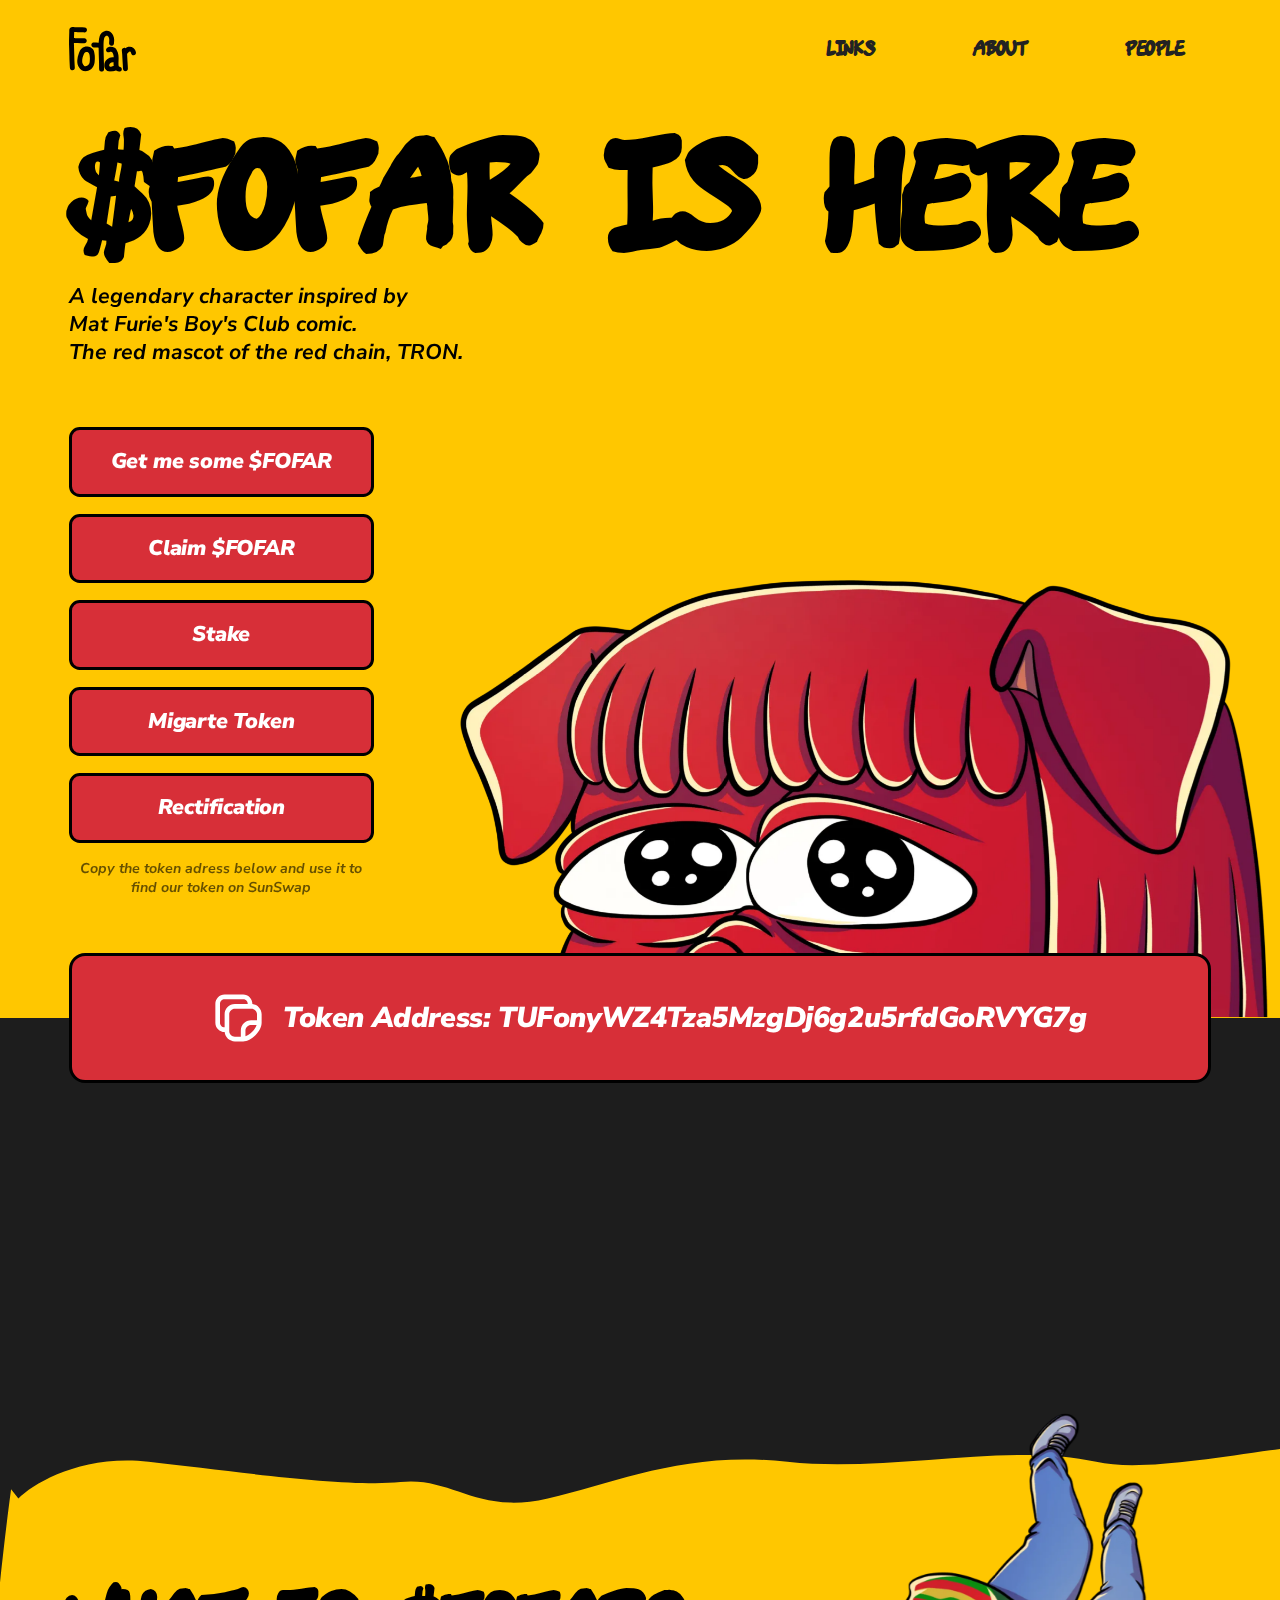
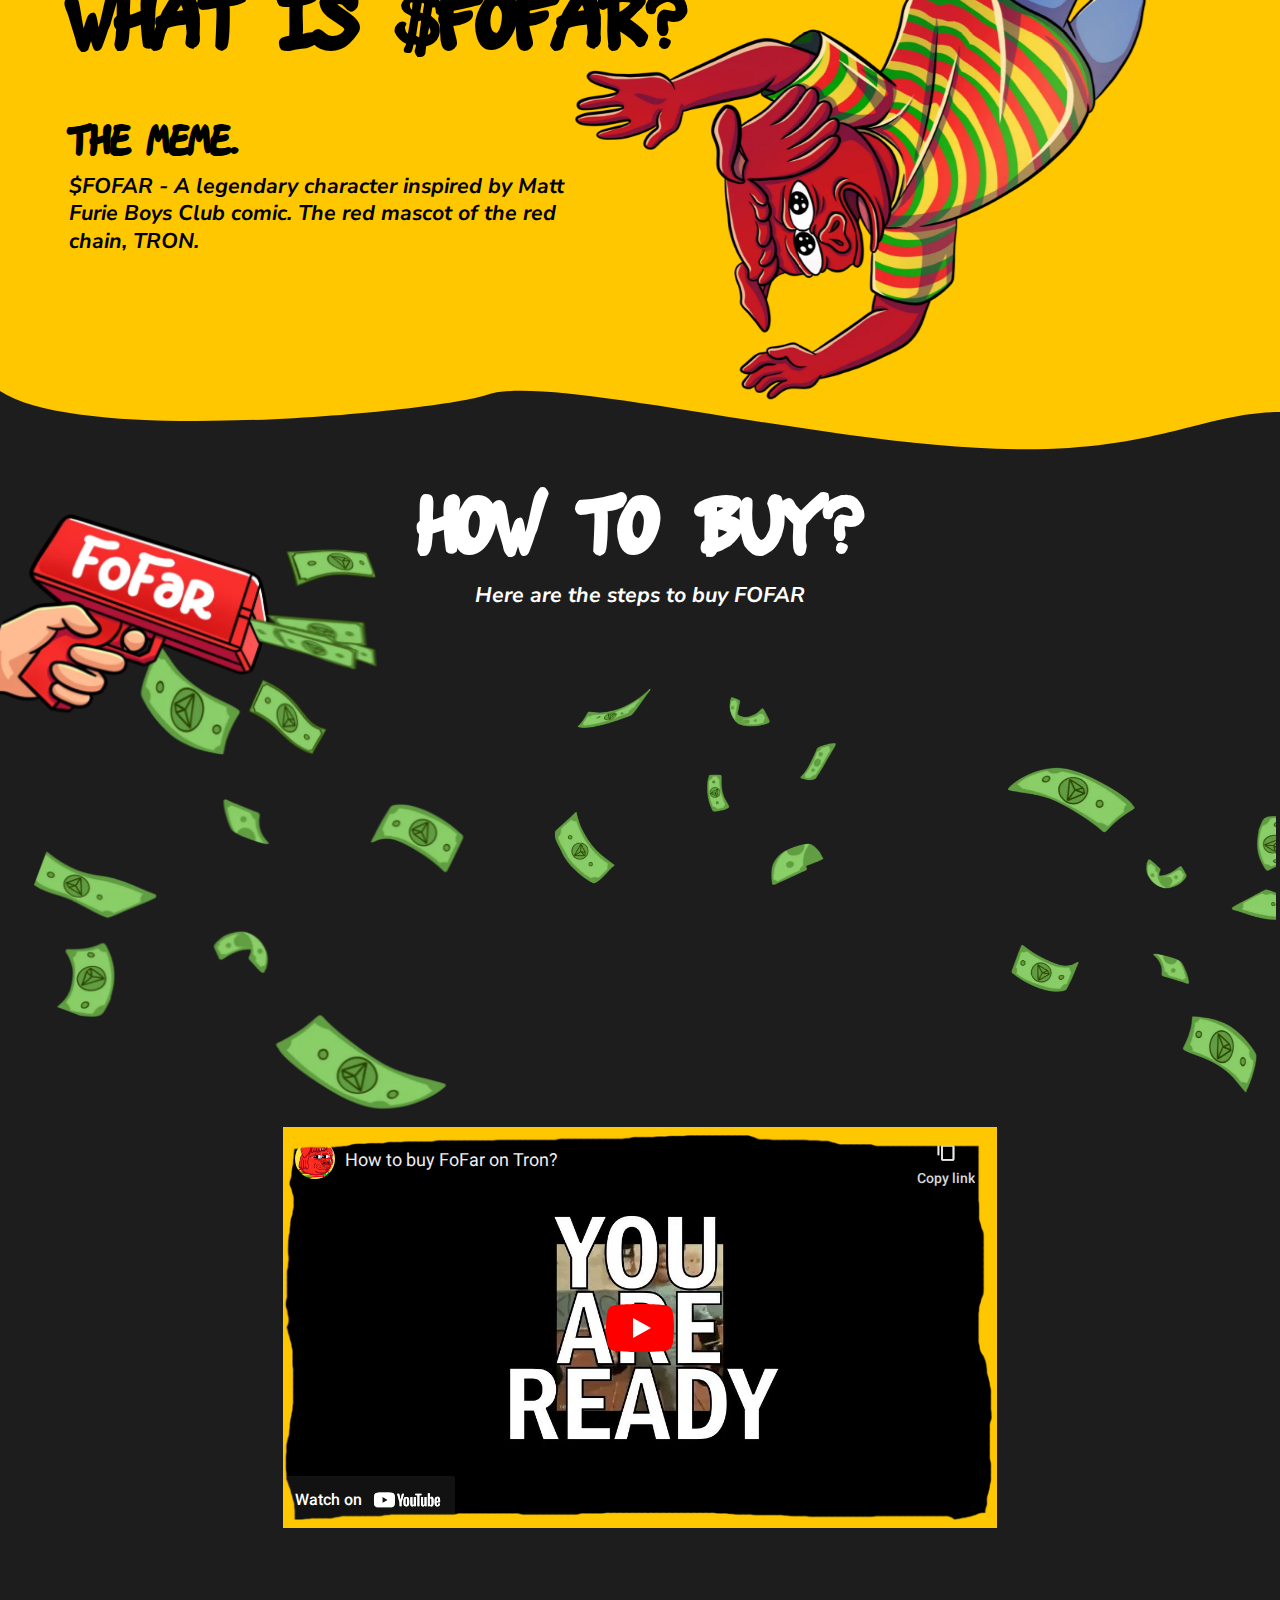
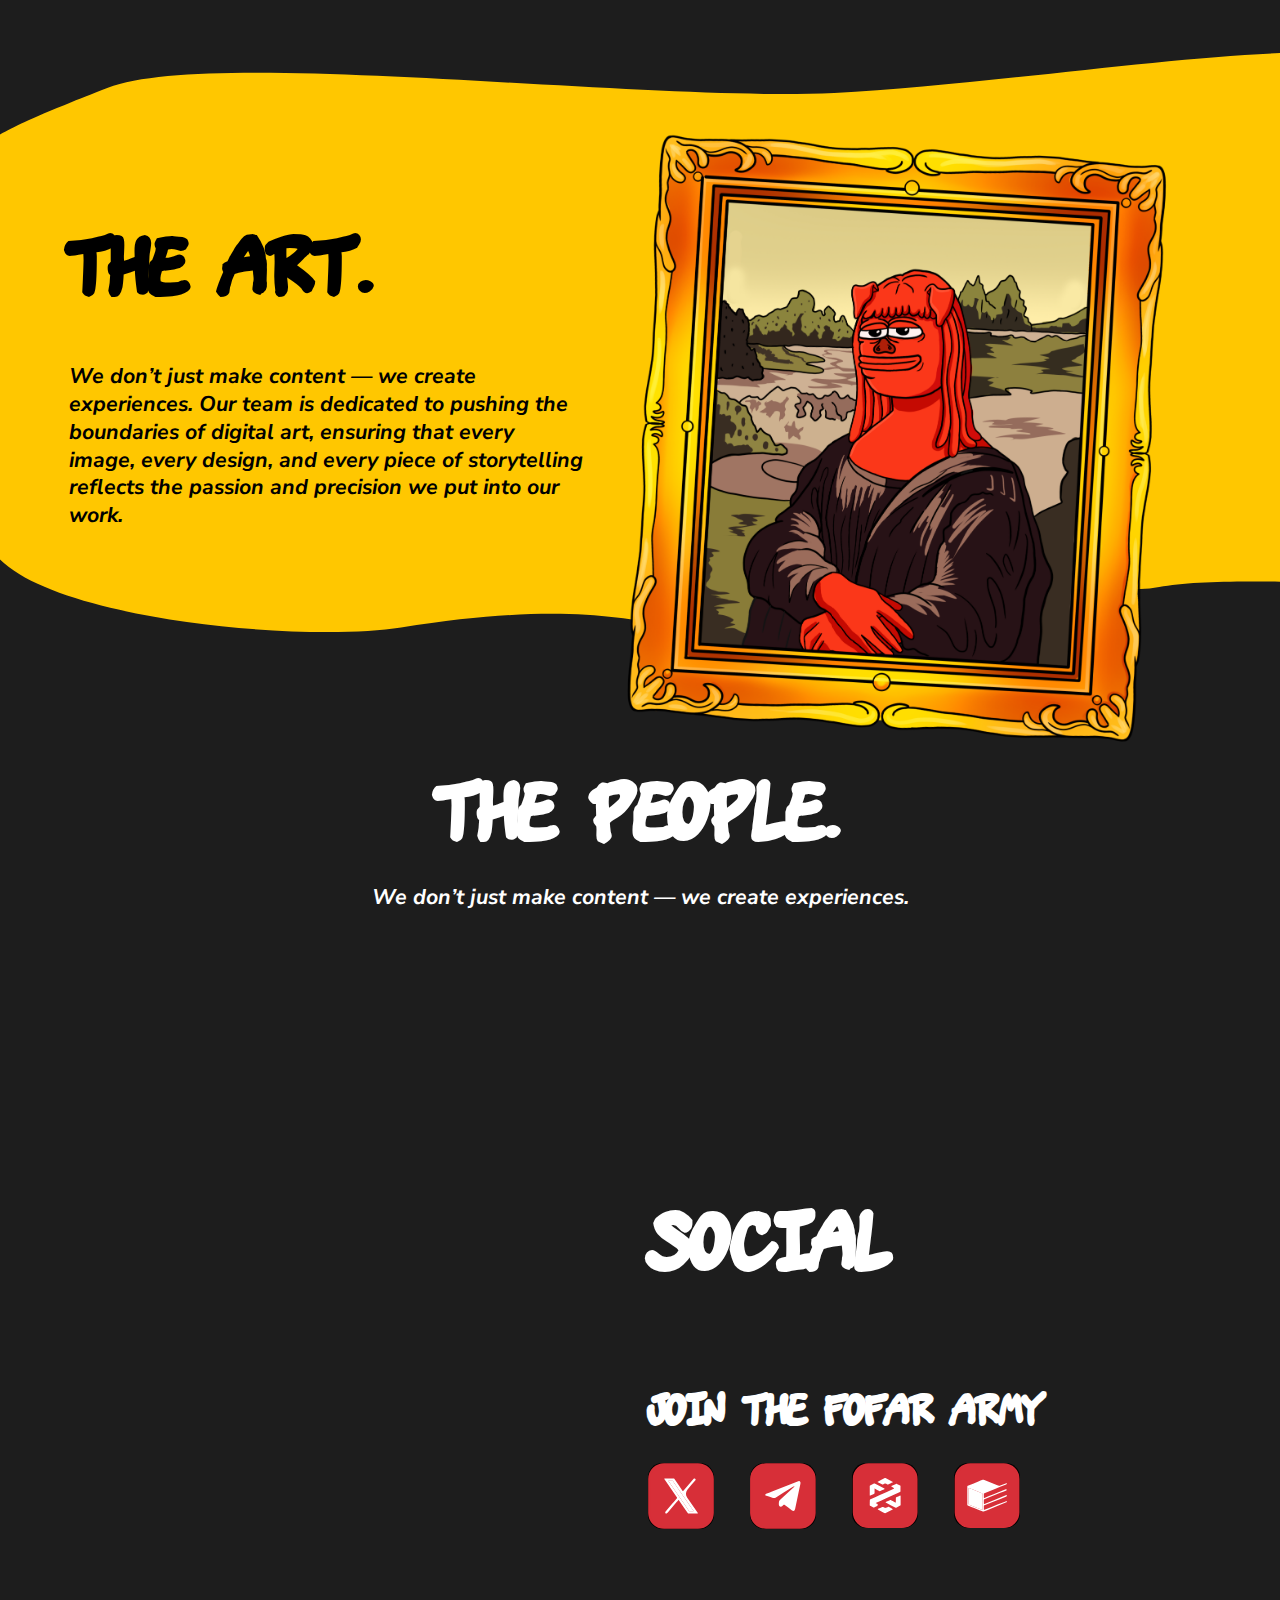
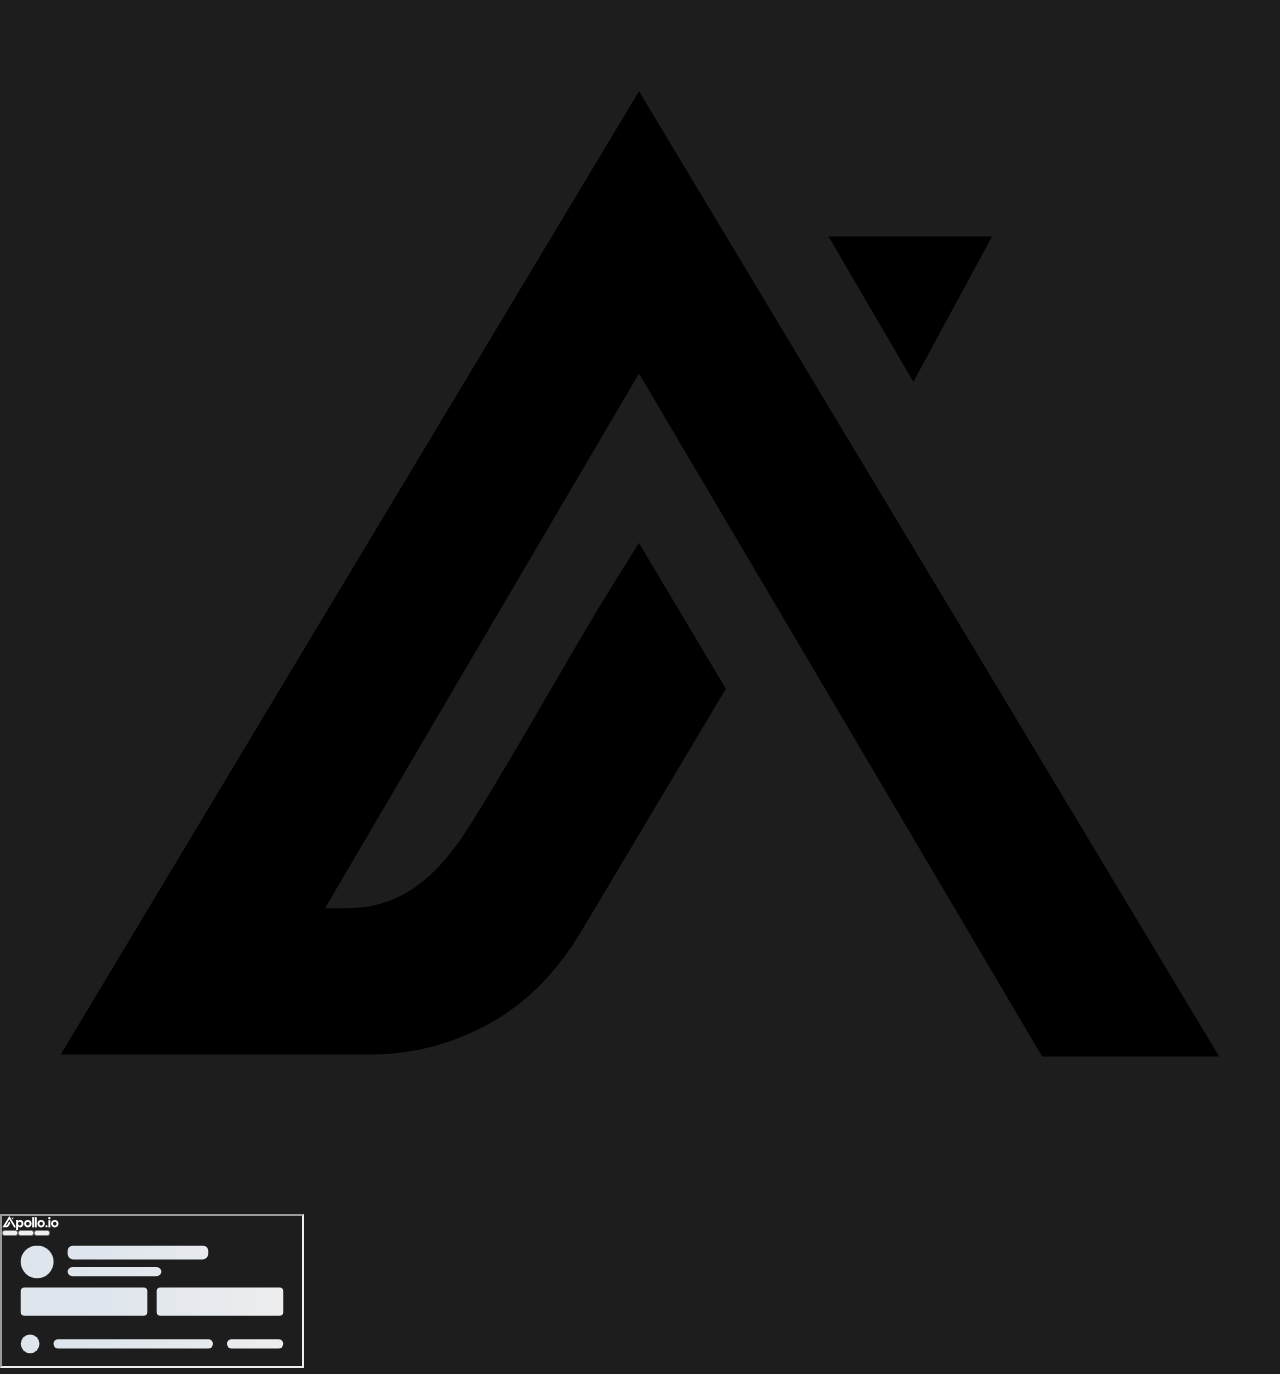
==== index.html @ 9dfca965 "Add files via upload" ====
<!DOCTYPE html><!-- Last Published: Fri Sep 06 2024 22:15:25 GMT+0000 (Coordinated Universal Time) --><html data-wf-domain="www.fofar.meme" data-wf-page="66db6196aedd1f29a107fe24" data-wf-site="66db6196aedd1f29a107fe28" lang="en" class=" w-mod-js w-mod-ix" data-scrapbook-source="https://www.fofar.meme/" data-scrapbook-create="20241109203133972"><head><style data-fullcalendar="">:root { --fc-small-font-size: .85em; --fc-page-bg-color: #fff; --fc-neutral-bg-color: hsla(0,0%,82%,.3); --fc-neutral-text-color: grey; --fc-border-color: #ddd; --fc-button-text-color: #fff; --fc-button-bg-color: #2c3e50; --fc-button-border-color: #2c3e50; --fc-button-hover-bg-color: #1e2b37; --fc-button-hover-border-color: #1a252f; --fc-button-active-bg-color: #1a252f; --fc-button-active-border-color: #151e27; --fc-event-bg-color: #3788d8; --fc-event-border-color: #3788d8; --fc-event-text-color: #fff; --fc-event-selected-overlay-color: rgba(0,0,0,.25); --fc-more-link-bg-color: #d0d0d0; --fc-more-link-text-color: inherit; --fc-event-resizer-thickness: 8px; --fc-event-resizer-dot-total-width: 8px; --fc-event-resizer-dot-border-width: 1px; --fc-non-business-color: hsla(0,0%,84%,.3); --fc-bg-event-color: #8fdf82; --fc-bg-event-opacity: 0.3; --fc-highlight-color: rgba(188,232,241,.3); --fc-today-bg-color: rgba(255,220,40,.15); --fc-now-indicator-color: red; }
.fc-not-allowed, .fc-not-allowed .fc-event { cursor: not-allowed; }
.fc { display: flex; flex-direction: column; font-size: 1em; }
.fc, .fc *, .fc ::after, .fc ::before { box-sizing: border-box; }
.fc table { border-collapse: collapse; border-spacing: 0px; font-size: 1em; }
.fc th { text-align: center; }
.fc td, .fc th { padding: 0px; vertical-align: top; }
.fc a[data-navlink] { cursor: pointer; }
.fc a[data-navlink]:hover { text-decoration: underline; }
.fc-direction-ltr { direction: ltr; text-align: left; }
.fc-direction-rtl { direction: rtl; text-align: right; }
.fc-theme-standard td, .fc-theme-standard th { border: 1px solid var(--fc-border-color); }
.fc-liquid-hack td, .fc-liquid-hack th { position: relative; }
@font-face { font-family: fcicons; font-style: normal; font-weight: 400; src: url("") format("truetype"); }
.fc-icon { speak: none; -webkit-font-smoothing: antialiased; display: inline-block; font-style: normal; font-variant: normal; font-weight: 400; height: 1em; line-height: 1; text-align: center; text-transform: none; user-select: none; width: 1em; font-family: fcicons !important; }
.fc-icon-chevron-left::before { content: ""; }
.fc-icon-chevron-right::before { content: ""; }
.fc-icon-chevrons-left::before { content: ""; }
.fc-icon-chevrons-right::before { content: ""; }
.fc-icon-minus-square::before { content: ""; }
.fc-icon-plus-square::before { content: ""; }
.fc-icon-x::before { content: ""; }
.fc .fc-button { border-radius: 0px; font-family: inherit; font-size: inherit; line-height: inherit; margin: 0px; overflow: visible; text-transform: none; }
.fc .fc-button:focus { outline: -webkit-focus-ring-color auto 5px; }
.fc .fc-button { appearance: button; }
.fc .fc-button:not(:disabled) { cursor: pointer; }
.fc .fc-button { background-color: transparent; border: 1px solid transparent; border-radius: 0.25em; display: inline-block; font-size: 1em; font-weight: 400; line-height: 1.5; padding: 0.4em 0.65em; text-align: center; user-select: none; vertical-align: middle; }
.fc .fc-button:hover { text-decoration: none; }
.fc .fc-button:focus { box-shadow: rgba(44, 62, 80, 0.25) 0px 0px 0px 0.2rem; outline: 0px; }
.fc .fc-button:disabled { opacity: 0.65; }
.fc .fc-button-primary { background-color: var(--fc-button-bg-color); border-color: var(--fc-button-border-color); color: var(--fc-button-text-color); }
.fc .fc-button-primary:hover { background-color: var(--fc-button-hover-bg-color); border-color: var(--fc-button-hover-border-color); color: var(--fc-button-text-color); }
.fc .fc-button-primary:disabled { background-color: var(--fc-button-bg-color); border-color: var(--fc-button-border-color); color: var(--fc-button-text-color); }
.fc .fc-button-primary:focus { box-shadow: rgba(76, 91, 106, 0.5) 0px 0px 0px 0.2rem; }
.fc .fc-button-primary:not(:disabled).fc-button-active, .fc .fc-button-primary:not(:disabled):active { background-color: var(--fc-button-active-bg-color); border-color: var(--fc-button-active-border-color); color: var(--fc-button-text-color); }
.fc .fc-button-primary:not(:disabled).fc-button-active:focus, .fc .fc-button-primary:not(:disabled):active:focus { box-shadow: rgba(76, 91, 106, 0.5) 0px 0px 0px 0.2rem; }
.fc .fc-button .fc-icon { font-size: 1.5em; vertical-align: middle; }
.fc .fc-button-group { display: inline-flex; position: relative; vertical-align: middle; }
.fc .fc-button-group > .fc-button { flex: 1 1 auto; position: relative; }
.fc .fc-button-group > .fc-button.fc-button-active, .fc .fc-button-group > .fc-button:active, .fc .fc-button-group > .fc-button:focus, .fc .fc-button-group > .fc-button:hover { z-index: 1; }
.fc-direction-ltr .fc-button-group > .fc-button:not(:first-child) { border-bottom-left-radius: 0px; border-top-left-radius: 0px; margin-left: -1px; }
.fc-direction-ltr .fc-button-group > .fc-button:not(:last-child) { border-bottom-right-radius: 0px; border-top-right-radius: 0px; }
.fc-direction-rtl .fc-button-group > .fc-button:not(:first-child) { border-bottom-right-radius: 0px; border-top-right-radius: 0px; margin-right: -1px; }
.fc-direction-rtl .fc-button-group > .fc-button:not(:last-child) { border-bottom-left-radius: 0px; border-top-left-radius: 0px; }
.fc .fc-toolbar { align-items: center; display: flex; justify-content: space-between; }
.fc .fc-toolbar.fc-header-toolbar { margin-bottom: 1.5em; }
.fc .fc-toolbar.fc-footer-toolbar { margin-top: 1.5em; }
.fc .fc-toolbar-title { font-size: 1.75em; margin: 0px; }
.fc-direction-ltr .fc-toolbar > * > :not(:first-child) { margin-left: 0.75em; }
.fc-direction-rtl .fc-toolbar > * > :not(:first-child) { margin-right: 0.75em; }
.fc-direction-rtl .fc-toolbar-ltr { flex-direction: row-reverse; }
.fc .fc-scroller { position: relative; }
.fc .fc-scroller-liquid { height: 100%; }
.fc .fc-scroller-liquid-absolute { inset: 0px; position: absolute; }
.fc .fc-scroller-harness { direction: ltr; overflow: hidden; position: relative; }
.fc .fc-scroller-harness-liquid { height: 100%; }
.fc-direction-rtl .fc-scroller-harness > .fc-scroller { direction: rtl; }
.fc-theme-standard .fc-scrollgrid { border: 1px solid var(--fc-border-color); }
.fc .fc-scrollgrid, .fc .fc-scrollgrid table { table-layout: fixed; width: 100%; }
.fc .fc-scrollgrid table { border-left-style: hidden; border-right-style: hidden; border-top-style: hidden; }
.fc .fc-scrollgrid { border-bottom-width: 0px; border-collapse: separate; border-right-width: 0px; }
.fc .fc-scrollgrid-liquid { height: 100%; }
.fc .fc-scrollgrid-section, .fc .fc-scrollgrid-section table, .fc .fc-scrollgrid-section > td { height: 1px; }
.fc .fc-scrollgrid-section-liquid > td { height: 100%; }
.fc .fc-scrollgrid-section > * { border-left-width: 0px; border-top-width: 0px; }
.fc .fc-scrollgrid-section-footer > *, .fc .fc-scrollgrid-section-header > * { border-bottom-width: 0px; }
.fc .fc-scrollgrid-section-body table, .fc .fc-scrollgrid-section-footer table { border-bottom-style: hidden; }
.fc .fc-scrollgrid-section-sticky > * { background: var(--fc-page-bg-color); position: sticky; z-index: 3; }
.fc .fc-scrollgrid-section-header.fc-scrollgrid-section-sticky > * { top: 0px; }
.fc .fc-scrollgrid-section-footer.fc-scrollgrid-section-sticky > * { bottom: 0px; }
.fc .fc-scrollgrid-sticky-shim { height: 1px; margin-bottom: -1px; }
.fc-sticky { position: sticky; }
.fc .fc-view-harness { flex-grow: 1; position: relative; }
.fc .fc-view-harness-active > .fc-view { inset: 0px; position: absolute; }
.fc .fc-col-header-cell-cushion { display: inline-block; padding: 2px 4px; }
.fc .fc-bg-event, .fc .fc-highlight, .fc .fc-non-business { inset: 0px; position: absolute; }
.fc .fc-non-business { background: var(--fc-non-business-color); }
.fc .fc-bg-event { background: var(--fc-bg-event-color); opacity: var(--fc-bg-event-opacity); }
.fc .fc-bg-event .fc-event-title { font-size: var(--fc-small-font-size); font-style: italic; margin: 0.5em; }
.fc .fc-highlight { background: var(--fc-highlight-color); }
.fc .fc-cell-shaded, .fc .fc-day-disabled { background: var(--fc-neutral-bg-color); }
a.fc-event, a.fc-event:hover { text-decoration: none; }
.fc-event.fc-event-draggable, .fc-event[href] { cursor: pointer; }
.fc-event .fc-event-main { position: relative; z-index: 2; }
.fc-event-dragging:not(.fc-event-selected) { opacity: 0.75; }
.fc-event-dragging.fc-event-selected { box-shadow: rgba(0, 0, 0, 0.3) 0px 2px 7px; }
.fc-event .fc-event-resizer { display: none; position: absolute; z-index: 4; }
.fc-event-selected .fc-event-resizer, .fc-event:hover .fc-event-resizer { display: block; }
.fc-event-selected .fc-event-resizer { background: var(--fc-page-bg-color); border-color: inherit; border-radius: calc(var(--fc-event-resizer-dot-total-width)/2); border-style: solid; border-width: var(--fc-event-resizer-dot-border-width); height: var(--fc-event-resizer-dot-total-width); width: var(--fc-event-resizer-dot-total-width); }
.fc-event-selected .fc-event-resizer::before { inset: -20px; content: ""; position: absolute; }
.fc-event-selected, .fc-event:focus { box-shadow: rgba(0, 0, 0, 0.2) 0px 2px 5px; }
.fc-event-selected::before, .fc-event:focus::before { inset: 0px; content: ""; position: absolute; z-index: 3; }
.fc-event-selected::after, .fc-event:focus::after { background: var(--fc-event-selected-overlay-color); inset: -1px; content: ""; position: absolute; z-index: 1; }
.fc-h-event { background-color: var(--fc-event-bg-color); border: 1px solid var(--fc-event-border-color); display: block; }
.fc-h-event .fc-event-main { color: var(--fc-event-text-color); }
.fc-h-event .fc-event-main-frame { display: flex; }
.fc-h-event .fc-event-time { max-width: 100%; overflow: hidden; }
.fc-h-event .fc-event-title-container { flex-grow: 1; flex-shrink: 1; min-width: 0px; }
.fc-h-event .fc-event-title { display: inline-block; left: 0px; max-width: 100%; overflow: hidden; right: 0px; vertical-align: top; }
.fc-h-event.fc-event-selected::before { bottom: -10px; top: -10px; }
.fc-direction-ltr .fc-daygrid-block-event:not(.fc-event-start), .fc-direction-rtl .fc-daygrid-block-event:not(.fc-event-end) { border-bottom-left-radius: 0px; border-left-width: 0px; border-top-left-radius: 0px; }
.fc-direction-ltr .fc-daygrid-block-event:not(.fc-event-end), .fc-direction-rtl .fc-daygrid-block-event:not(.fc-event-start) { border-bottom-right-radius: 0px; border-right-width: 0px; border-top-right-radius: 0px; }
.fc-h-event:not(.fc-event-selected) .fc-event-resizer { bottom: 0px; top: 0px; width: var(--fc-event-resizer-thickness); }
.fc-direction-ltr .fc-h-event:not(.fc-event-selected) .fc-event-resizer-start, .fc-direction-rtl .fc-h-event:not(.fc-event-selected) .fc-event-resizer-end { cursor: w-resize; left: calc(var(--fc-event-resizer-thickness)*-.5); }
.fc-direction-ltr .fc-h-event:not(.fc-event-selected) .fc-event-resizer-end, .fc-direction-rtl .fc-h-event:not(.fc-event-selected) .fc-event-resizer-start { cursor: e-resize; right: calc(var(--fc-event-resizer-thickness)*-.5); }
.fc-h-event.fc-event-selected .fc-event-resizer { margin-top: calc(var(--fc-event-resizer-dot-total-width)*-.5); top: 50%; }
.fc-direction-ltr .fc-h-event.fc-event-selected .fc-event-resizer-start, .fc-direction-rtl .fc-h-event.fc-event-selected .fc-event-resizer-end { left: calc(var(--fc-event-resizer-dot-total-width)*-.5); }
.fc-direction-ltr .fc-h-event.fc-event-selected .fc-event-resizer-end, .fc-direction-rtl .fc-h-event.fc-event-selected .fc-event-resizer-start { right: calc(var(--fc-event-resizer-dot-total-width)*-.5); }
.fc .fc-popover { box-shadow: rgba(0, 0, 0, 0.15) 0px 2px 6px; position: absolute; z-index: 9999; }
.fc .fc-popover-header { align-items: center; display: flex; flex-direction: row; justify-content: space-between; padding: 3px 4px; }
.fc .fc-popover-title { margin: 0px 2px; }
.fc .fc-popover-close { cursor: pointer; font-size: 1.1em; opacity: 0.65; }
.fc-theme-standard .fc-popover { background: var(--fc-page-bg-color); border: 1px solid var(--fc-border-color); }
.fc-theme-standard .fc-popover-header { background: var(--fc-neutral-bg-color); }
:root { --fc-daygrid-event-dot-width: 8px; }
.fc-daygrid-day-events::after, .fc-daygrid-day-events::before, .fc-daygrid-day-frame::after, .fc-daygrid-day-frame::before, .fc-daygrid-event-harness::after, .fc-daygrid-event-harness::before { clear: both; content: ""; display: table; }
.fc .fc-daygrid-body { position: relative; z-index: 1; }
.fc .fc-daygrid-day.fc-day-today { background-color: var(--fc-today-bg-color); }
.fc .fc-daygrid-day-frame { min-height: 100%; position: relative; }
.fc .fc-daygrid-day-top { display: flex; flex-direction: row-reverse; }
.fc .fc-day-other .fc-daygrid-day-top { opacity: 0.3; }
.fc .fc-daygrid-day-number { padding: 4px; position: relative; z-index: 4; }
.fc .fc-daygrid-month-start { font-size: 1.1em; font-weight: 700; }
.fc .fc-daygrid-day-events { margin-top: 1px; }
.fc .fc-daygrid-body-balanced .fc-daygrid-day-events { left: 0px; position: absolute; right: 0px; }
.fc .fc-daygrid-body-unbalanced .fc-daygrid-day-events { min-height: 2em; position: relative; }
.fc .fc-daygrid-body-natural .fc-daygrid-day-events { margin-bottom: 1em; }
.fc .fc-daygrid-event-harness { position: relative; }
.fc .fc-daygrid-event-harness-abs { left: 0px; position: absolute; right: 0px; top: 0px; }
.fc .fc-daygrid-bg-harness { bottom: 0px; position: absolute; top: 0px; }
.fc .fc-daygrid-day-bg .fc-non-business { z-index: 1; }
.fc .fc-daygrid-day-bg .fc-bg-event { z-index: 2; }
.fc .fc-daygrid-day-bg .fc-highlight { z-index: 3; }
.fc .fc-daygrid-event { margin-top: 1px; z-index: 6; }
.fc .fc-daygrid-event.fc-event-mirror { z-index: 7; }
.fc .fc-daygrid-day-bottom { font-size: 0.85em; margin: 0px 2px; }
.fc .fc-daygrid-day-bottom::after, .fc .fc-daygrid-day-bottom::before { clear: both; content: ""; display: table; }
.fc .fc-daygrid-more-link { border-radius: 3px; cursor: pointer; line-height: 1; margin-top: 1px; max-width: 100%; overflow: hidden; padding: 2px; position: relative; white-space: nowrap; z-index: 4; }
.fc .fc-daygrid-more-link:hover { background-color: rgba(0, 0, 0, 0.1); }
.fc .fc-daygrid-week-number { background-color: var(--fc-neutral-bg-color); color: var(--fc-neutral-text-color); min-width: 1.5em; padding: 2px; position: absolute; text-align: center; top: 0px; z-index: 5; }
.fc .fc-more-popover .fc-popover-body { min-width: 220px; padding: 10px; }
.fc-direction-ltr .fc-daygrid-event.fc-event-start, .fc-direction-rtl .fc-daygrid-event.fc-event-end { margin-left: 2px; }
.fc-direction-ltr .fc-daygrid-event.fc-event-end, .fc-direction-rtl .fc-daygrid-event.fc-event-start { margin-right: 2px; }
.fc-direction-ltr .fc-daygrid-more-link { float: left; }
.fc-direction-ltr .fc-daygrid-week-number { border-radius: 0px 0px 3px; left: 0px; }
.fc-direction-rtl .fc-daygrid-more-link { float: right; }
.fc-direction-rtl .fc-daygrid-week-number { border-radius: 0px 0px 0px 3px; right: 0px; }
.fc-liquid-hack .fc-daygrid-day-frame { position: static; }
.fc-daygrid-event { border-radius: 3px; font-size: var(--fc-small-font-size); position: relative; white-space: nowrap; }
.fc-daygrid-block-event .fc-event-time { font-weight: 700; }
.fc-daygrid-block-event .fc-event-time, .fc-daygrid-block-event .fc-event-title { padding: 1px; }
.fc-daygrid-dot-event { align-items: center; display: flex; padding: 2px 0px; }
.fc-daygrid-dot-event .fc-event-title { flex-grow: 1; flex-shrink: 1; font-weight: 700; min-width: 0px; overflow: hidden; }
.fc-daygrid-dot-event.fc-event-mirror, .fc-daygrid-dot-event:hover { background: rgba(0, 0, 0, 0.1); }
.fc-daygrid-dot-event.fc-event-selected::before { bottom: -10px; top: -10px; }
.fc-daygrid-event-dot { border: calc(var(--fc-daygrid-event-dot-width)/2) solid var(--fc-event-border-color); border-radius: calc(var(--fc-daygrid-event-dot-width)/2); box-sizing: content-box; height: 0px; margin: 0px 4px; width: 0px; }
.fc-direction-ltr .fc-daygrid-event .fc-event-time { margin-right: 3px; }
.fc-direction-rtl .fc-daygrid-event .fc-event-time { margin-left: 3px; }
.fc-v-event { background-color: var(--fc-event-bg-color); border: 1px solid var(--fc-event-border-color); display: block; }
.fc-v-event .fc-event-main { color: var(--fc-event-text-color); height: 100%; }
.fc-v-event .fc-event-main-frame { display: flex; flex-direction: column; height: 100%; }
.fc-v-event .fc-event-time { flex-grow: 0; flex-shrink: 0; max-height: 100%; overflow: hidden; }
.fc-v-event .fc-event-title-container { flex-grow: 1; flex-shrink: 1; min-height: 0px; }
.fc-v-event .fc-event-title { bottom: 0px; max-height: 100%; overflow: hidden; top: 0px; }
.fc-v-event:not(.fc-event-start) { border-top-left-radius: 0px; border-top-right-radius: 0px; border-top-width: 0px; }
.fc-v-event:not(.fc-event-end) { border-bottom-left-radius: 0px; border-bottom-right-radius: 0px; border-bottom-width: 0px; }
.fc-v-event.fc-event-selected::before { left: -10px; right: -10px; }
.fc-v-event .fc-event-resizer-start { cursor: n-resize; }
.fc-v-event .fc-event-resizer-end { cursor: s-resize; }
.fc-v-event:not(.fc-event-selected) .fc-event-resizer { height: var(--fc-event-resizer-thickness); left: 0px; right: 0px; }
.fc-v-event:not(.fc-event-selected) .fc-event-resizer-start { top: calc(var(--fc-event-resizer-thickness)/-2); }
.fc-v-event:not(.fc-event-selected) .fc-event-resizer-end { bottom: calc(var(--fc-event-resizer-thickness)/-2); }
.fc-v-event.fc-event-selected .fc-event-resizer { left: 50%; margin-left: calc(var(--fc-event-resizer-dot-total-width)/-2); }
.fc-v-event.fc-event-selected .fc-event-resizer-start { top: calc(var(--fc-event-resizer-dot-total-width)/-2); }
.fc-v-event.fc-event-selected .fc-event-resizer-end { bottom: calc(var(--fc-event-resizer-dot-total-width)/-2); }
.fc .fc-timegrid .fc-daygrid-body { z-index: 2; }
.fc .fc-timegrid-divider { padding: 0px 0px 2px; }
.fc .fc-timegrid-body { min-height: 100%; position: relative; z-index: 1; }
.fc .fc-timegrid-axis-chunk { position: relative; }
.fc .fc-timegrid-axis-chunk > table, .fc .fc-timegrid-slots { position: relative; z-index: 1; }
.fc .fc-timegrid-slot { border-bottom: 0px; height: 1.5em; }
.fc .fc-timegrid-slot:empty::before { content: " "; }
.fc .fc-timegrid-slot-minor { border-top-style: dotted; }
.fc .fc-timegrid-slot-label-cushion { display: inline-block; white-space: nowrap; }
.fc .fc-timegrid-slot-label { vertical-align: middle; }
.fc .fc-timegrid-axis-cushion, .fc .fc-timegrid-slot-label-cushion { padding: 0px 4px; }
.fc .fc-timegrid-axis-frame-liquid { height: 100%; }
.fc .fc-timegrid-axis-frame { align-items: center; display: flex; justify-content: flex-end; overflow: hidden; }
.fc .fc-timegrid-axis-cushion { flex-shrink: 0; max-width: 60px; }
.fc-direction-ltr .fc-timegrid-slot-label-frame { text-align: right; }
.fc-direction-rtl .fc-timegrid-slot-label-frame { text-align: left; }
.fc-liquid-hack .fc-timegrid-axis-frame-liquid { inset: 0px; height: auto; position: absolute; }
.fc .fc-timegrid-col.fc-day-today { background-color: var(--fc-today-bg-color); }
.fc .fc-timegrid-col-frame { min-height: 100%; position: relative; }
.fc-media-screen.fc-liquid-hack .fc-timegrid-col-frame { inset: 0px; height: auto; position: absolute; }
.fc-media-screen .fc-timegrid-cols { inset: 0px; position: absolute; }
.fc-media-screen .fc-timegrid-cols > table { height: 100%; }
.fc-media-screen .fc-timegrid-col-bg, .fc-media-screen .fc-timegrid-col-events, .fc-media-screen .fc-timegrid-now-indicator-container { left: 0px; position: absolute; right: 0px; top: 0px; }
.fc .fc-timegrid-col-bg { z-index: 2; }
.fc .fc-timegrid-col-bg .fc-non-business { z-index: 1; }
.fc .fc-timegrid-col-bg .fc-bg-event { z-index: 2; }
.fc .fc-timegrid-col-bg .fc-highlight { z-index: 3; }
.fc .fc-timegrid-bg-harness { left: 0px; position: absolute; right: 0px; }
.fc .fc-timegrid-col-events { z-index: 3; }
.fc .fc-timegrid-now-indicator-container { bottom: 0px; overflow: hidden; }
.fc-direction-ltr .fc-timegrid-col-events { margin: 0px 2.5% 0px 2px; }
.fc-direction-rtl .fc-timegrid-col-events { margin: 0px 2px 0px 2.5%; }
.fc-timegrid-event-harness { position: absolute; }
.fc-timegrid-event-harness > .fc-timegrid-event { inset: 0px; position: absolute; }
.fc-timegrid-event-harness-inset .fc-timegrid-event, .fc-timegrid-event.fc-event-mirror, .fc-timegrid-more-link { box-shadow: 0 0 0 1px var(--fc-page-bg-color); }
.fc-timegrid-event, .fc-timegrid-more-link { border-radius: 3px; font-size: var(--fc-small-font-size); }
.fc-timegrid-event { margin-bottom: 1px; }
.fc-timegrid-event .fc-event-main { padding: 1px 1px 0px; }
.fc-timegrid-event .fc-event-time { font-size: var(--fc-small-font-size); margin-bottom: 1px; white-space: nowrap; }
.fc-timegrid-event-short .fc-event-main-frame { flex-direction: row; overflow: hidden; }
.fc-timegrid-event-short .fc-event-time::after { content: " - "; }
.fc-timegrid-event-short .fc-event-title { font-size: var(--fc-small-font-size); }
.fc-timegrid-more-link { background: var(--fc-more-link-bg-color); color: var(--fc-more-link-text-color); cursor: pointer; margin-bottom: 1px; position: absolute; z-index: 9999; }
.fc-timegrid-more-link-inner { padding: 3px 2px; top: 0px; }
.fc-direction-ltr .fc-timegrid-more-link { right: 0px; }
.fc-direction-rtl .fc-timegrid-more-link { left: 0px; }
.fc .fc-timegrid-now-indicator-line { border-color: var(--fc-now-indicator-color); border-style: solid; border-width: 1px 0px 0px; left: 0px; position: absolute; right: 0px; z-index: 4; }
.fc .fc-timegrid-now-indicator-arrow { border-color: var(--fc-now-indicator-color); border-style: solid; margin-top: -5px; position: absolute; z-index: 4; }
.fc-direction-ltr .fc-timegrid-now-indicator-arrow { border-bottom-color: transparent; border-top-color: transparent; border-width: 5px 0px 5px 6px; left: 0px; }
.fc-direction-rtl .fc-timegrid-now-indicator-arrow { border-bottom-color: transparent; border-top-color: transparent; border-width: 5px 6px 5px 0px; right: 0px; }</style><style>.wf-force-outline-none[tabindex="-1"]:focus{outline:none;}</style><meta charset="UTF-8"><title>FOFAR</title><meta content="A legendary character inspired by Mat&nbsp;Furie's Boy's Club comic. The&nbsp;red&nbsp;mascot of the red chain, TRON." name="description"><meta content="FOFAR" property="og:title"><meta content="A legendary character inspired by Mat&nbsp;Furie's Boy's Club comic. The&nbsp;red&nbsp;mascot of the red chain, TRON." property="og:description"><meta content="https://cdn.prod.website-files.com/66db6196aedd1f29a107fe28/66db6196aedd1f29a107fe60_%D0%B4%D0%B6%D0%B0%D0%BA%D0%BE%D0%BD%D0%B4%D0%B0%201.webp" property="og:image"><meta content="FOFAR" property="twitter:title"><meta content="A legendary character inspired by Mat&nbsp;Furie's Boy's Club comic. The&nbsp;red&nbsp;mascot of the red chain, TRON." property="twitter:description"><meta content="https://cdn.prod.website-files.com/66db6196aedd1f29a107fe28/66db6196aedd1f29a107fe60_%D0%B4%D0%B6%D0%B0%D0%BA%D0%BE%D0%BD%D0%B4%D0%B0%201.webp" property="twitter:image"><meta property="og:type" content="website"><meta content="summary_large_image" name="twitter:card"><meta content="width=device-width, initial-scale=1" name="viewport"><link href="forfar.webflow.6933c1f10.css" rel="stylesheet" type="text/css"><link href="66db63e01ba22467ee86d439_1-01.png" rel="shortcut icon" type="image/x-icon"><link href="https://cdn.prod.website-files.com/66db6196aedd1f29a107fe28/66db63fd9ca235c37dcbdc5c_2-01.png" rel="apple-touch-icon"><!-- [Attributes by Finsweet] Disable scrolling -->
<!-- Finsweet Cookie Consent -->


<!-- свайпер -->
<link rel="stylesheet" href="swiper-bundle.min.css">

<!-- плавный скрол --> 
 

<style>[fs-cc="banner"],[fs-cc="manager"],[fs-cc="preferences"],[fs-cc="interaction"]{display:none}</style><style id="aircall-extension-style">.aircall-extension-button{display:inline;border:0;font-size:100%;font:inherit;vertical-align:baseline;font-weight:normal;font-style:normal;color:var(--extensionButtonColor);cursor:pointer !important;background-color:var(--extensionButtonBackground) !important;border-radius:100px !important;padding-top:0px !important;padding-left:6px !important;padding-bottom:0px !important;line-height:initial !important;background-image:url("") !important;background-position:right 6px center !important;background-repeat:no-repeat !important;background-size:auto 60% !important}.pseudo-aircall-extension-button{display:inline;position:relative}.pseudo-aircall-extension-button:after{content:url("");position:absolute;left:calc(100% + 5px);cursor:pointer;top:50%;transform:translateY(-50%);width:20px;height:20px;background-color:var(--extensionButtonBackground);border-radius:50%}.input-aircall-extension-button{display:inline-block;cursor:pointer;background-image:url("");background-repeat:no-repeat;background-position:center;width:20px;height:20px;background-color:var(--extensionButtonBackground);border-radius:50%}
/*# sourceMappingURL=[data-uri] */</style><style id="aircall-extension-style">:root{--extensionButtonBackground: #00b388;--extensionButtonColor: #ffffff}
/*# sourceMappingURL=[data-uri] */</style><link href="chrome-extension://alhgpfoeiimagjlnfekdhkjlkiomcapa/js/css/inject.css" rel="stylesheet" type="text/css" data-apio="true"><link data-apio="true" rel="stylesheet" type="text/css" href="chrome-extension://alhgpfoeiimagjlnfekdhkjlkiomcapa/js/css/a_chrome-extension_inject_global_module_scss.css"><link data-apio="true" rel="stylesheet" type="text/css" href="chrome-extension://alhgpfoeiimagjlnfekdhkjlkiomcapa/js/css/a_common_components_ui_Form_module_scss-assets_common_components_ui_Tabs_module_scss-ass-cb3756.css"><link data-apio="true" rel="stylesheet" type="text/css" href="chrome-extension://alhgpfoeiimagjlnfekdhkjlkiomcapa/js/css/a_common_components_ui_rich-text-editor_toolbar_UserSnippetsButton_module_scss-assets_ap-1ef195.css"><link data-apio="true" rel="stylesheet" type="text/css" href="chrome-extension://alhgpfoeiimagjlnfekdhkjlkiomcapa/js/css/a_common_components_design-system_IconButtonGroup_IconButtonGroup_module_scss-assets_com-9911b6.css"><link data-apio="true" rel="stylesheet" type="text/css" href="chrome-extension://alhgpfoeiimagjlnfekdhkjlkiomcapa/js/css/a_app_components_dialogs_LinkEmailAccountDialogMain_tsx-assets_app_components_emailer-me-fb0f98.css"><link data-apio="true" rel="stylesheet" type="text/css" href="chrome-extension://alhgpfoeiimagjlnfekdhkjlkiomcapa/js/css/a_app_actions_emailAccountActions_tsx-assets_app_components_common_DateTimeSelectorDialo-189081.css"><link data-apio="true" rel="stylesheet" type="text/css" href="chrome-extension://alhgpfoeiimagjlnfekdhkjlkiomcapa/js/css/a_app_components_emailer-messages_EmailerMessageModal_module_scss-assets_app_components_-a5ed54.css"><link data-apio="true" rel="stylesheet" type="text/css" href="chrome-extension://alhgpfoeiimagjlnfekdhkjlkiomcapa/js/css/a_common_components_design-system_list_MediaListItem_module_scss-assets_lib_react-flexbo-e2564a.css"><link data-apio="true" rel="stylesheet" type="text/css" href="chrome-extension://alhgpfoeiimagjlnfekdhkjlkiomcapa/js/css/a_chrome-extension_containers_everywhere_linkedin_LinkedinFooter_tsx-assets_chrome-exten-6f877e.css"><link data-apio="true" rel="stylesheet" type="text/css" href="chrome-extension://alhgpfoeiimagjlnfekdhkjlkiomcapa/js/css/a_chrome-extension_containers_everywhere_linkedin_LinkedinBulkSelectPageOverlay_module_s-5d904e.css"><link data-apio="true" rel="stylesheet" type="text/css" href="chrome-extension://alhgpfoeiimagjlnfekdhkjlkiomcapa/js/css/a_chrome-extension_containers_everywhere_linkedin_LinkedinScrollLoadingOverlay_module_sc-54149e.css"><style data-styled="" data-styled-version="4.4.1"></style><link data-apio="true" rel="stylesheet" type="text/css" href="chrome-extension://alhgpfoeiimagjlnfekdhkjlkiomcapa/js/css/a_app_components_dialogs_TableLayoutModal_tsx.css"></head><body class="body"><div data-w-id="1479cf39-cf2f-ccaa-8a03-47ce782dfa5c" class="page-wrapper"><div class="embet-fl-x-rem w-embed"><style>
  html { font-size: 1rem; }
  @media screen and (max-width:1440px) { html { font-size: calc(0.0357142857142857rem + 1.0714285714285714vw); } }
  @media screen and (max-width:767px) { html { font-size: calc(0.3342013888888889rem + 1.3888888888888888vw); } }
  @media screen and (max-width:479px) { html { font-size: calc(0.4351415094339622rem + 1.886792452830189vw); } }
  
  
    * {
  -webkit-font-smoothing: antialiased;
  -moz-osx-font-smoothing: grayscale;
  -o-font-smoothing: antialiased;
}

</style></div><main class="main-wrapper"><div data-animation="default" class="navbar w-nav" data-easing2="ease" fs-scrolldisable-element="smart-nav" data-easing="ease" data-collapse="medium" data-w-id="f3f44c31-1f0b-00a4-feb4-8abf5f2ed5b8" role="banner" data-duration="400"><div class="naw-container"><a href="#" class="brand w-nav-brand"><img src="66db6196aedd1f29a107fe54_лого@2x.svg" loading="lazy" alt="" class="image-brand"></a><nav role="navigation" class="naw-menu w-nav-menu"><div class="block-menu"><div class="block-link-minu"><div class="box-naw-link"><a href="#links" class="nav-link w-nav-link">links</a><div class="naw-line-link" style="width: 0%;"></div></div><div class="box-naw-link"><a href="#about" class="nav-link w-nav-link">about</a><div class="naw-line-link" style="width: 0%;"></div></div><div class="box-naw-link"><a href="#updates" class="nav-link w-nav-link">PEOPLE</a><div class="naw-line-link" style="width: 0%;"></div></div></div><div class="box-btn-naw"><a href="#" class="btn-naw non-ps w-inline-block"><div>Button Text</div></a></div></div></nav><div class="menu-burger w-nav-button" style="-webkit-user-select: text;" aria-label="menu" role="button" tabindex="0" aria-controls="w-nav-overlay-0" aria-haspopup="menu" aria-expanded="false"><div class="box-burger"><div data-w-id="02204c1c-d04e-4040-f515-d3a7ddefe946" style="transform: translate3d(0px, 0rem, 0px) scale3d(1, 1, 1) rotateX(0deg) rotateY(0deg) rotateZ(0deg) skew(0deg, 0deg); transform-style: preserve-3d;" class="line-burger"></div><div data-w-id="7de5c6eb-be6e-a2a0-aba0-313b3c15e142" style="width: 100%;" class="line-burger"></div><div data-w-id="beb737b1-178f-fd54-74ec-da7ccccab56e" style="transform: translate3d(0px, 0rem, 0px) scale3d(1, 1, 1) rotateX(0deg) rotateY(0deg) rotateZ(0deg) skew(0deg, 0deg); transform-style: preserve-3d;" class="line-burger"></div></div></div></div><div class="w-nav-overlay" data-wf-ignore="" id="w-nav-overlay-0"></div></div><header data-w-id="08d33604-5f3f-8612-26c2-6b60e26df8b1" class="section_hiro"><div class="container-main height-100"><div data-w-id="95ea0b14-a11c-2327-e8c5-a84e8a45a64b" style="transform: translate3d(0px, 0rem, 0px) scale3d(1, 1, 1) rotateX(0deg) rotateY(0deg) rotateZ(0deg) skew(0deg, 0deg); transform-style: preserve-3d;" class="box-im-horo"><img src="66db6196aedd1f29a107fe58_03%201.webp" loading="lazy" data-w-id="6ac9f3e4-cafa-c84e-78bf-ed274c6ab2e5" sizes="(max-width: 767px) 100vw, (max-width: 991px) 66vw, (max-width: 1439px) 65vw, 928px" alt="" srcset="66db6196aedd1f29a107fe58_03%201.webp 500w, 66db6196aedd1f29a107fe58_03%201.webp 800w, 66db6196aedd1f29a107fe58_03%201.webp 1080w, 66db6196aedd1f29a107fe58_03%201.webp 1554w" class="image-2" style="will-change: transform; transform: translate3d(0px, 0rem, 0px) scale3d(1, 1, 1) rotateX(0deg) rotateY(0deg) rotateZ(0deg) skew(0deg, 0deg); transform-style: preserve-3d;"></div><div class="wrapper-hiro"><div class="div-block-3"><h1 data-w-id="2fccaea2-fc88-def8-09fc-523dad0878e5" style="opacity: 1; transform: translate3d(0px, 0rem, 0px) scale3d(1, 1, 1) rotateX(0deg) rotateY(0deg) rotateZ(0deg) skew(0deg, 0deg); transform-style: preserve-3d;" class="h1">$FOFAR is&nbsp;here</h1></div><div class="box-p-hiro"><p data-w-id="f58287f6-0cd7-da5d-fac6-230084f2c2a1" style="opacity: 1;" class="text-24">A legendary character inspired by Mat&nbsp;Furie's Boy's Club comic. The&nbsp;red&nbsp;mascot of the red chain, TRON.</p></div><div data-w-id="2e69d58a-2ad4-2bd8-220f-e2cbb28bf072" style="opacity: 1;" class="box-btn-hiro"><a href="https://sunswap.com/#/v2" target="_blank" class="btn w-inline-block"><div>Get me some $FOFAR</div>
<a href="https://sunswap.com/#/v2" target="_blank" class="btn w-inline-block"><div>Claim $FOFAR</div>
<a href="https://sunswap.com/#/v2" target="_blank" class="btn w-inline-block"><div>Stake</div>
<a href="https://sunswap.com/#/v2" target="_blank" class="btn w-inline-block"><div>Migarte Token</div>
<a href="https://sunswap.com/#/v2" target="_blank" class="btn w-inline-block"><div>Rectification</div></a><div class="text-btn opasity-60">Copy the token adress below and use it to find our token on SunSwap</div></div></div></div></header><section id="links" class="section-token"><div class="container-main"><div class="wrapper-token"><div data-clipboard-target=".coupon-field" data-w-id="b9a90e68-cf49-6e13-37be-ecfb1ae66126" style="opacity: 1; transform: translate3d(0px, 0rem, 0px) scale3d(1, 1, 1) rotateX(0deg) rotateY(0deg) rotateZ(0deg) skew(0deg, 0deg); transform-style: preserve-3d;" class="btn-big"><div class="block-copiend"><img src="66db6196aedd1f29a107fe59_Icon%20(13).svg" loading="lazy" alt="" class="im-btn"><div style="opacity: 0;" class="box-copied"><div>Copied</div></div></div><div class="text-block">Token Address: TUFon<span class="mob">...</span><span class="ps">yWZ4Tza5MzgDj6g2u5rfdGoRVYG7g</span></div><div class="form-block w-form"><div class="form-field-inherit w-embed"><!-- This is to clear Webflows default disabled input style -->
<!-- The background color is set to inherit whatever color bg color you choose -->
<style>
.w-input[disabled], .w-select[disabled], .w-input[readonly], .w-select[readonly], fieldset[disabled] .w-input, fieldset[disabled] .w-select {  
	cursor: not-allowed;
	background-color: inherit;
}
</style></div><form id="wf-form-Coupon-Form" name="wf-form-Coupon-Form" data-name="Coupon Form" method="get" data-wf-page-id="66db6196aedd1f29a107fe24" data-wf-element-id="6a776aed-a0d4-8c08-5d87-fb420cab5c26" aria-label="Coupon Form"><input class="coupon-field w-input" maxlength="256" name="Coupon-Field" data-name="Coupon Field" placeholder="TUFonyWZ4Tza5MzgDj6g2u5rfdGoRVYG7g" type="text" id="coup-field" readonly="" style="cursor: text;" value="TUFonyWZ4Tza5MzgDj6g2u5rfdGoRVYG7g"></form><div class="w-form-done" tabindex="-1" role="region" aria-label="Coupon Form success"><div>Thank you! Your submission has been received!</div></div><div class="w-form-fail" tabindex="-1" role="region" aria-label="Coupon Form failure"><div>Oops! Something went wrong while submitting the form.</div></div><a data-clipboard-target=".coupon-field" href="#" class="copy-btn w-button">Copy</a></div></div><div data-w-id="6c701559-244c-1469-639d-56c4c81c569c" class="block-btn-token"><a id="w-node-_29d80df7-b288-a89f-0112-7d5bdae9aa78-a107fe24" data-w-id="29d80df7-b288-a89f-0112-7d5bdae9aa78" style="transform: translate3d(0px, 100px, 0px) scale3d(1, 1, 1) rotateX(0deg) rotateY(0deg) rotateZ(0deg) skew(0deg, 0deg); opacity: 0; transform-style: preserve-3d;" href="https://x.com/FofarTron" target="_blank" class="link-block w-inline-block"><div>X</div><svg xmlns="http://www.w3.org/2000/svg" width="100%" viewBox="0 0 56 56" fill="none" class="svg-arrow"><path d="M9.33334 27.3597C9.33334 26.4738 9.9917 25.7416 10.8459 25.6257L11.0833 25.6097L46.0833 25.6097C47.0498 25.6097 47.8333 26.3932 47.8333 27.3597C47.8333 28.2457 47.175 28.9779 46.3208 29.0938L46.0833 29.1097L11.0833 29.1097C10.1168 29.1097 9.33334 28.3262 9.33334 27.3597Z" fill="currentColor"></path><path d="M30.7324 14.543C30.0475 13.8611 30.0451 12.753 30.727 12.0681C31.347 11.4455 32.3191 11.3869 33.0053 11.8938L33.2019 12.0628L47.3186 26.1188C47.9431 26.7406 47.9999 27.7162 47.489 28.4024L47.3187 28.5989L33.202 42.6572C32.5172 43.3392 31.4091 43.3369 30.7271 42.6521C30.1071 42.0295 30.0527 41.0572 30.5624 40.3732L30.7323 40.1772L43.603 27.3582L30.7324 14.543Z" fill="currentColor"></path></svg></a><a data-w-id="b7a82d0c-5bd5-1bc0-a0c9-87a261254b8d" style="transform: translate3d(0px, 100px, 0px) scale3d(1, 1, 1) rotateX(0deg) rotateY(0deg) rotateZ(0deg) skew(0deg, 0deg); opacity: 0; transform-style: preserve-3d;" href="https://tronscan.org/#/token20/TUFonyWZ4Tza5MzgDj6g2u5rfdGoRVYG7g" target="_blank" class="link-block w-inline-block"><div>token</div><svg xmlns="http://www.w3.org/2000/svg" width="100%" viewBox="0 0 56 56" fill="none" class="svg-arrow"><path d="M9.33334 27.3597C9.33334 26.4738 9.9917 25.7416 10.8459 25.6257L11.0833 25.6097L46.0833 25.6097C47.0498 25.6097 47.8333 26.3932 47.8333 27.3597C47.8333 28.2457 47.175 28.9779 46.3208 29.0938L46.0833 29.1097L11.0833 29.1097C10.1168 29.1097 9.33334 28.3262 9.33334 27.3597Z" fill="currentColor"></path><path d="M30.7324 14.543C30.0475 13.8611 30.0451 12.753 30.727 12.0681C31.347 11.4455 32.3191 11.3869 33.0053 11.8938L33.2019 12.0628L47.3186 26.1188C47.9431 26.7406 47.9999 27.7162 47.489 28.4024L47.3187 28.5989L33.202 42.6572C32.5172 43.3392 31.4091 43.3369 30.7271 42.6521C30.1071 42.0295 30.0527 41.0572 30.5624 40.3732L30.7323 40.1772L43.603 27.3582L30.7324 14.543Z" fill="currentColor"></path></svg></a><a id="w-node-_11a31403-77a9-0ef3-14f8-35dc74f8644d-a107fe24" data-w-id="11a31403-77a9-0ef3-14f8-35dc74f8644d" style="transform: translate3d(0px, 100px, 0px) scale3d(1, 1, 1) rotateX(0deg) rotateY(0deg) rotateZ(0deg) skew(0deg, 0deg); opacity: 0; transform-style: preserve-3d;" href="https://t.me/fofartron" target="_blank" class="link-block w-inline-block"><div>telegram</div><svg xmlns="http://www.w3.org/2000/svg" width="100%" viewBox="0 0 56 56" fill="none" class="svg-arrow"><path d="M9.33334 27.3597C9.33334 26.4738 9.9917 25.7416 10.8459 25.6257L11.0833 25.6097L46.0833 25.6097C47.0498 25.6097 47.8333 26.3932 47.8333 27.3597C47.8333 28.2457 47.175 28.9779 46.3208 29.0938L46.0833 29.1097L11.0833 29.1097C10.1168 29.1097 9.33334 28.3262 9.33334 27.3597Z" fill="currentColor"></path><path d="M30.7324 14.543C30.0475 13.8611 30.0451 12.753 30.727 12.0681C31.347 11.4455 32.3191 11.3869 33.0053 11.8938L33.2019 12.0628L47.3186 26.1188C47.9431 26.7406 47.9999 27.7162 47.489 28.4024L47.3187 28.5989L33.202 42.6572C32.5172 43.3392 31.4091 43.3369 30.7271 42.6521C30.1071 42.0295 30.0527 41.0572 30.5624 40.3732L30.7323 40.1772L43.603 27.3582L30.7324 14.543Z" fill="currentColor"></path></svg></a><a id="w-node-a33292ad-3794-98d2-ee9d-fdf12ffd209b-a107fe24" data-w-id="a33292ad-3794-98d2-ee9d-fdf12ffd209b" style="transform: translate3d(0px, 100px, 0px) scale3d(1, 1, 1) rotateX(0deg) rotateY(0deg) rotateZ(0deg) skew(0deg, 0deg); opacity: 0; transform-style: preserve-3d;" href="https://www.dextools.io/app/en/tron/pair-explorer/TZ4uR8mfkfyKUfTmSxcDa7rs3R49Yy2gL6?t=1723908191105" target="_blank" class="link-block w-inline-block"><div>dextools</div><svg xmlns="http://www.w3.org/2000/svg" width="100%" viewBox="0 0 56 56" fill="none" class="svg-arrow"><path d="M9.33334 27.3597C9.33334 26.4738 9.9917 25.7416 10.8459 25.6257L11.0833 25.6097L46.0833 25.6097C47.0498 25.6097 47.8333 26.3932 47.8333 27.3597C47.8333 28.2457 47.175 28.9779 46.3208 29.0938L46.0833 29.1097L11.0833 29.1097C10.1168 29.1097 9.33334 28.3262 9.33334 27.3597Z" fill="currentColor"></path><path d="M30.7324 14.543C30.0475 13.8611 30.0451 12.753 30.727 12.0681C31.347 11.4455 32.3191 11.3869 33.0053 11.8938L33.2019 12.0628L47.3186 26.1188C47.9431 26.7406 47.9999 27.7162 47.489 28.4024L47.3187 28.5989L33.202 42.6572C32.5172 43.3392 31.4091 43.3369 30.7271 42.6521C30.1071 42.0295 30.0527 41.0572 30.5624 40.3732L30.7323 40.1772L43.603 27.3582L30.7324 14.543Z" fill="currentColor"></path></svg></a></div></div></div></section><section id="about" data-w-id="36fe0b17-0e8b-c180-8462-ffe5fd015d8a" class="section-what-is"><div class="wrapper-what-is"><div class="container-main"><div class="w-layout-grid grid-what-is"><div id="w-node-_4bdba60a-c419-8a6f-2e17-0a476f735c3e-a107fe24" class="bloc-grid-what-is"><h3 class="h3">What is $FoFar?</h3><div class="box-text-max-w80"><div class="text-40">The Meme.</div><p class="text-24 mob-16">$FOFAR - A legendary character inspired by Matt Furie Boys Club comic. The red mascot of the red chain, TRON.</p></div></div><div id="w-node-d2b0be27-9726-6b3e-9794-182322e62881-a107fe24" class="block-grid--what-is-2"><div class="box-image-what-is"><img src="66db6196aedd1f29a107fe5c_044%201.webp" loading="lazy" data-w-id="43f21692-b50c-41d3-44d5-eb05e5455b0f" alt="" class="image-3" style="will-change: transform; transform: translate3d(0px, 0rem, 0px) scale3d(1, 1, 1) rotateX(0deg) rotateY(0deg) rotateZ(0deg) skew(0deg, 0deg); transform-style: preserve-3d;"></div></div></div></div></div></section><section data-w-id="8f7a612b-c80d-bf46-bc74-9c61c5b23340" class="section-how-to-bye"><div class="container-main mob-mar-0"><div class="flax-v-central gap-24"><h1 class="h3 white">HOW TO BUY?</h1><div class="text-24">Here are the steps to buy FOFAR</div></div><div class="wrapper-grid"><div data-w-id="defe1601-cf44-3e10-b99c-96f1af433546" class="w-layout-grid grid-how-to-bye"><div data-w-id="fc98c25d-3d25-477b-087d-d51afeafe1f2" style="transform: translate3d(0px, 7rem, 0px) scale3d(1, 1, 1) rotateX(0deg) rotateY(0deg) rotateZ(0deg) skew(0deg, 0deg); opacity: 0; transform-style: preserve-3d;" class="item-carte-how-to-bye"><div class="text-50">1</div><div class="text-24-v">Create a wallet with TronLink</div><div class="box-text-cart"><div class="text-14">Visit the chrome webstore to download the TronLink Extension. Follow the steps to make a TronLink Wallet.</div></div></div><div id="w-node-_0991edcf-e54d-4274-f86d-579a90105d58-a107fe24" data-w-id="0991edcf-e54d-4274-f86d-579a90105d58" style="transform: translate3d(0px, 7rem, 0px) scale3d(1, 1, 1) rotateX(0deg) rotateY(0deg) rotateZ(0deg) skew(0deg, 0deg); opacity: 0; transform-style: preserve-3d;" class="item-carte-how-to-bye"><div class="text-50">2</div><div class="text-24-v">Get some $TRX</div><div class="box-text-cart"><div class="text-14">Head over to your exchange and buy some $TRX or SimpleSwap any crypto over to your TronLink wallet. Once the TRX is loaded you are now ready!</div></div></div><div id="w-node-_08b84bda-a0fb-9707-75b1-7f9ea0d5468f-a107fe24" data-w-id="08b84bda-a0fb-9707-75b1-7f9ea0d5468f" style="transform: translate3d(0px, 7rem, 0px) scale3d(1, 1, 1) rotateX(0deg) rotateY(0deg) rotateZ(0deg) skew(0deg, 0deg); opacity: 0; transform-style: preserve-3d;" class="item-carte-how-to-bye"><div class="text-50">3</div><div class="text-24-v">Swap $TRX for $FOFAR</div><div class="box-text-cart"><div class="text-14">Head over to sunswap.com, copy the $FOFAR's token address and paste it in the purchase menu.</div></div></div><div id="w-node-_4aa71380-1d98-9201-919b-ae682b6e7da1-a107fe24" data-w-id="4aa71380-1d98-9201-919b-ae682b6e7da1" style="transform: translate3d(0px, 7rem, 0px) scale3d(1, 1, 1) rotateX(0deg) rotateY(0deg) rotateZ(0deg) skew(0deg, 0deg); opacity: 0; transform-style: preserve-3d;" class="item-carte-how-to-bye"><div class="text-50">4</div><div class="text-24-v">You are now a $FOFAR holder!</div><div class="box-text-cart mar-0"><div class="text-14">Approve the transcation and make sure you leave some TRX in your wallet for gas fees!</div></div></div></div><div class="slider-wrapper"><div class="slider-main_component"><div class="swiper raili swiper-initialized swiper-horizontal"><div class="swiper-bullet-wrapper swiper-pagination-clickable swiper-pagination-bullets swiper-pagination-horizontal"><button class="swiper-bullet is-active" tabindex="0" role="button" aria-label="Go to slide 1" aria-current="true"></button><button class="swiper-bullet" tabindex="0" role="button" aria-label="Go to slide 2"></button><button class="swiper-bullet" tabindex="0" role="button" aria-label="Go to slide 3"></button><button class="swiper-bullet" tabindex="0" role="button" aria-label="Go to slide 4"></button></div><div class="swiper-wrapper" id="swiper-wrapper-4650db13181c97af" aria-live="polite" style="transition-duration: 0ms; transition-delay: 0ms;"><div class="swiper-slide" data-swiper-slide-index="0" role="group" aria-label="1 / 4"><div class="box-slide"></div><div class="item-carte-how-to-bye"><div class="text-50">1</div><div class="text-24-v">Create a walletwith TronLink</div><div class="box-text-cart"><div class="text-14">Visit the chrome webstore to download the TronLink Extension. Follow the steps to make a TronLink Wallet.</div></div></div></div><div class="swiper-slide" data-swiper-slide-index="1" role="group" aria-label="2 / 4"><div class="box-slide"></div><div id="w-node-_47126945-154a-5d96-b132-2435ddb313ec-a107fe24" class="item-carte-how-to-bye"><div class="text-50">2</div><div class="text-24-v">Get some $TRX</div><div class="box-text-cart"><div class="text-14">Head over to your exchange and buy some $TRX or SimpleSwap any crypto over to your TronLink wallet. Once the TRX is loaded you are now ready to purchase $FOFAR.</div></div></div></div><div class="swiper-slide" data-swiper-slide-index="2" role="group" aria-label="3 / 4"><div class="box-slide"></div><div id="w-node-_46be1841-4e8f-6d11-9100-5cfb664638e3-a107fe24" class="item-carte-how-to-bye"><div class="text-50">3</div><div class="text-24-v">Swap $TRX for $FOFAR</div><div class="box-text-cart"><div class="text-14">Head over to sunswap.com, copy the $FOFAR's token address and paste it in the purchase menu.</div></div></div></div><div class="swiper-slide" data-swiper-slide-index="3" role="group" aria-label="4 / 4"><div class="box-slide"></div><div id="w-node-_00625701-ee28-92fa-cb83-3233ba44c0e7-a107fe24" class="item-carte-how-to-bye"><div class="text-50">4</div><div class="text-24-v">You are now a$FOFAR holder!</div><div class="box-text-cart mar-0"><div class="text-14">Approve the transcation and make sure you leave some TRX in your wallet for gas fees!</div></div></div></div></div><div class="box-arrow"><div class="btn-prev" tabindex="0" role="button" aria-label="Previous slide" aria-controls="swiper-wrapper-4650db13181c97af"></div><div class="btn-next" tabindex="0" role="button" aria-label="Next slide" aria-controls="swiper-wrapper-4650db13181c97af"></div></div><span class="swiper-notification" aria-live="assertive" aria-atomic="true"></span></div></div></div></div><div class="box-im-gun"><img src="66db6196aedd1f29a107fe5d_Маниган%20%201.webp" loading="lazy" alt=""></div><div class="box-im-bucks-1"><img src="66db6196aedd1f29a107fe5e_Mask%20group%20(15).webp" loading="lazy" data-w-id="77c3d0c0-c219-b5cb-1753-1ea060f0f3b3" sizes="(max-width: 767px) 100vw, (max-width: 1279px) 51vw, (max-width: 1439px) 50vw, 719.03125px" alt="" srcset="66db6196aedd1f29a107fe5e_Mask%20group%20(15).webp 500w, 66db6196aedd1f29a107fe5e_Mask%20group%20(15).webp 800w, 66db6196aedd1f29a107fe5e_Mask%20group%20(15).webp 1080w, 66db6196aedd1f29a107fe5e_Mask%20group%20(15).webp 1314w" class="image-5" style="will-change: transform; transform: translate3d(0px, 0rem, 0px) scale3d(1, 1, 1) rotateX(0deg) rotateY(0deg) rotateZ(0deg) skew(0deg, 0deg); transform-style: preserve-3d;"></div><div class="box-im-bucks-2"><img src="66db6196aedd1f29a107fe5f_Mask%20group%20(16).webp" loading="lazy" data-w-id="29833a8f-23d9-beab-4616-154df5ebcb39" sizes="(max-width: 767px) 100vw, (max-width: 991px) 79vw, (max-width: 1279px) 78vw, (max-width: 1439px) 77vw, 1110.078125px" alt="" srcset="66db6196aedd1f29a107fe5f_Mask%2520group%2520(16)-p-500.png 500w, 66db6196aedd1f29a107fe5f_Mask%20group%20(16).webp 800w, 66db6196aedd1f29a107fe5f_Mask%20group%20(16).webp 1080w, 66db6196aedd1f29a107fe5f_Mask%20group%20(16).webp 1778w" class="dollars" style="will-change: transform; transform: translate3d(0px, 0rem, 0px) scale3d(1, 1, 1) rotateX(0deg) rotateY(0deg) rotateZ(0deg) skew(0deg, 0deg); transform-style: preserve-3d;"></div><div class="wrapper-video"><div class="box-video"><div style="padding-top:56.17021276595745%" class="w-embed-youtubevideo youtube"><iframe src="index_2.html" frameborder="0" style="position:absolute;left:0;top:0;width:100%;height:100%;pointer-events:auto" allow="autoplay; encrypted-media" allowfullscreen="" title="How to buy FoFar on Tron?"></iframe></div><img src="66db6196aedd1f29a107fe70_0a.png" loading="lazy" sizes="(max-width: 479px) 90vw, (max-width: 767px) 94vw, (max-width: 991px) 57vw, (max-width: 1439px) 56vw, 800px" srcset="66db6196aedd1f29a107fe70_0a-p-500.png 500w, 66db6196aedd1f29a107fe70_0a-p-800.png 800w, 66db6196aedd1f29a107fe70_0a-p-1080.png 1080w, 66db6196aedd1f29a107fe70_0a.png 1280w" alt="" class="image-6"></div></div></div></section><section class="section-art"><div data-w-id="a05aa57c-4e55-0d59-1946-93c3ff50a263" class="wrapper-art"><div class="container-main"><div class="w-layout-grid grid-what-is"><div id="w-node-a05aa57c-4e55-0d59-1946-93c3ff50a266-a107fe24" class="bloc-grid-art"><h3 class="h3">The Art.</h3><div class="box-text-max-w80"><p class="text-24">We don’t just make content — we create experiences. Our team is dedicated to pushing the boundaries of digital art, ensuring that every image, every design, and every piece of storytelling reflects the passion and precision we put into our work.</p></div></div><div id="w-node-a05aa57c-4e55-0d59-1946-93c3ff50a26e-a107fe24" class="block-grid-art-2"><div class="box-image-art"><img src="66db6196aedd1f29a107fe6b_0a.png" loading="lazy" data-w-id="a05aa57c-4e55-0d59-1946-93c3ff50a270" alt="" style="will-change: transform; transform: translate3d(0px, 0rem, 0px) scale3d(1, 1, 1) rotateX(0deg) rotateY(0deg) rotateZ(0deg) skew(0deg, 0deg); transform-style: preserve-3d;"></div></div></div></div></div></section><section data-w-id="3d8e6ccf-3bdd-c0e9-9514-7c1d0eaf9bd9" class="section-people"><div class="container-0"><div class="flax-v-central mar-people"><h1 class="h3 white">The PEOPLE.</h1><div class="text-24 mob">We don’t just make <br>content — we create experiences.</div><div class="text-24 ps">We don’t just make content — we create experiences.</div><div id="updates" class="ancher-updates"></div></div><div class="block-im-people"><div class="blpx-im-people"><img src="66db6196aedd1f29a107fe66_бойс%20клуб%20гэйс%201%20(1).webp" loading="lazy" data-w-id="58be2d76-9d05-80c0-dc39-96d7da2dcea1" sizes="100vw" alt="" srcset="66db6196aedd1f29a107fe66_бойс%20клуб%20гэйс%201%20(1).webp 500w, 66db6196aedd1f29a107fe66_бойс%20клуб%20гэйс%201%20(1).webp 800w, 66db6196aedd1f29a107fe66_бойс%20клуб%20гэйс%201%20(1).webp 1080w, 66db6196aedd1f29a107fe66_бойс%20клуб%20гэйс%201%20(1).webp 1600w, 66db6196aedd1f29a107fe66_бойс%20клуб%20гэйс%201%20(1).webp 2000w, 66db6196aedd1f29a107fe66_бойс%20клуб%20гэйс%201%20(1).webp 2600w, 66db6196aedd1f29a107fe66_бойс%20клуб%20гэйс%201%20(1).webp 2880w" class="image" style="will-change: transform; transform: translate3d(0px, 0px, 0px) scale3d(1, 1, 1) rotateX(0deg) rotateY(0deg) rotateZ(0deg) skew(0deg, 0deg); transform-style: preserve-3d;"></div><div data-w-id="d87a5e4d-8688-ad99-8ecb-72784e61df35" class="box-image-replica"><img src="66db6196aedd1f29a107fe68_Group%2016.webp" loading="lazy" sizes="(max-width: 479px) 77vw, (max-width: 767px) 50vw, (max-width: 991px) 34vw, (max-width: 1439px) 33vw, 472px" srcset="66db6196aedd1f29a107fe68_Group%2016.webp 500w, 66db6196aedd1f29a107fe68_Group%2016.webp 945w" alt="" class="replika"></div><div data-w-id="a5c1d617-5cd7-fbd1-a561-f9a6c90ccb04" class="box-image-replica-2"><img src="66db6196aedd1f29a107fe67_Group%2017.webp" loading="lazy" alt="" class="replika"></div><div data-w-id="47f92750-6ba3-954f-fc73-703d54f7de8d" class="box-image-replica-3"><img src="66db6196aedd1f29a107fe6a_Group%2018.png" loading="lazy" alt="" class="replika ps"><img src="66db6196aedd1f29a107fe6e_Group%2018%20(1).png" loading="lazy" alt="" class="repka mob"></div></div></div></section></main><footer class="section_footer"><div class="container-large mob-mar-0"><div class="w-layout-grid grid-footer"><div id="w-node-_790d3b4c-6252-96d6-9729-9188c41ec4f7-a107fe24" class="box-grid-footer"><img class="image-4" src="66db6196aedd1f29a107fe69_Subscribe%20%201.webp" alt="" style="transform: translate3d(0px, 50rem, 0px) scale3d(1, 1, 1) rotateX(0deg) rotateY(0deg) rotateZ(-90deg) skew(0deg, 0deg); opacity: 0; transform-style: preserve-3d;" sizes="(max-width: 479px) 100vw, (max-width: 767px) 94vw, (max-width: 1439px) 100vw, 1440px" data-w-id="696696a1-6047-58cf-5395-8a2d78bc1e92" loading="lazy" srcset="66db6196aedd1f29a107fe69_Subscribe%20%201.webp 500w, 66db6196aedd1f29a107fe69_Subscribe%20%201.webp 800w, 66db6196aedd1f29a107fe69_Subscribe%20%201.webp 1080w, 66db6196aedd1f29a107fe69_Subscribe%20%201.webp 1600w, 66db6196aedd1f29a107fe69_Subscribe%20%201.webp 1602w"></div><div id="w-node-_56154836-30eb-9a4d-b387-229e9f476842-a107fe24" class="box-grid-footer-2"><h1 class="h3 white">Social</h1><div class="div-block-2"><h5 class="h5">join the fofar army</h5><div class="block-social"><a href="https://x.com/FofarTron" target="_blank" class="link-soc w-inline-block"><svg xmlns="http://www.w3.org/2000/svg" width="100%" viewBox="0 0 80 80" fill="none" class="svg-soc"><path d="M60.3577 1.62531H19.4963C9.62643 1.62531 1.62531 9.62644 1.62531 19.4963V60.3577C1.62531 70.2276 9.62644 78.2287 19.4963 78.2287H60.3577C70.2276 78.2287 78.2287 70.2276 78.2287 60.3577V19.4963C78.2287 9.62643 70.2276 1.62531 60.3577 1.62531Z" fill="currentColor" stroke="currentColor" stroke-width="2.74939" class="bg-soc" style="color: rgb(215, 47, 56);"></path><path d="M19.6855 19.4097C19.4644 19.0856 19.698 18.6463 20.0904 18.6463C23.6592 18.6463 27.2281 18.6574 30.797 18.6331C31.2834 18.6309 31.5554 18.7923 31.823 19.1837C35.1663 24.0682 38.5251 28.9417 41.8817 33.8174C42.0494 34.0609 42.4062 34.0739 42.6026 33.8529C42.851 33.5735 43.0903 33.3038 43.3256 33.0302C47.3058 28.4022 51.2837 23.7719 55.2551 19.1372C55.5514 18.7923 55.8543 18.6154 56.3341 18.6375C57.484 18.6932 58.1052 20.0018 57.355 20.8749C54.1629 24.5896 51.0042 28.266 47.8524 31.9346C45.4736 34.7034 45.2582 38.7271 47.3276 41.7341C51.6361 47.9946 55.9427 54.2525 60.2983 60.5795C60.482 60.8463 60.291 61.2097 59.9671 61.2097C56.3629 61.2097 52.7564 61.1964 49.1521 61.223C48.6259 61.2274 48.3274 61.0505 48.0377 60.626C44.4865 55.4385 40.9176 50.2621 37.351 45.0857C37.1702 44.8241 36.7866 44.8148 36.5789 45.0555C35.9188 45.8205 35.2743 46.5668 34.6312 47.3145C31.5864 50.8547 28.5438 54.397 25.499 57.9394C24.6609 58.9145 23.8339 59.9029 22.9716 60.8559C22.8013 61.0439 22.4895 61.1876 22.2374 61.1964C21.0106 61.246 20.3446 59.7733 21.1439 58.8412C21.1988 58.7772 21.2538 58.7131 21.3087 58.6491C23.8582 55.6773 26.41 52.7054 28.9617 49.7336C30.9739 47.3897 32.9794 45.0392 35.016 42.7175C35.3388 42.3482 35.3299 42.1204 35.069 41.7401C29.9413 34.3127 24.8267 26.8764 19.7078 19.4424C19.7004 19.4315 19.693 19.4206 19.6855 19.4097ZM24.5474 21.4862C24.5466 21.4871 24.5464 21.4885 24.5471 21.4895C24.7145 21.7473 24.827 21.926 24.9484 22.1002C29.7931 29.1407 34.6378 36.1812 39.4826 43.2216C42.8591 48.126 46.24 53.0283 49.6054 57.9416C49.831 58.2732 50.0676 58.3971 50.459 58.3882C51.653 58.3661 52.8493 58.3794 54.0455 58.3794C54.2541 58.3794 54.4622 58.3794 54.6877 58.3794C54.9733 58.3794 55.152 58.0587 54.9919 57.8222C51.8476 53.2472 48.7033 48.6744 45.5567 44.1017C40.4732 36.7118 35.383 29.3264 30.3105 21.93C30.0584 21.5607 29.7953 21.4413 29.3663 21.4479C27.9689 21.4723 26.5714 21.4546 25.1739 21.4568C24.9994 21.4568 24.8228 21.4722 24.5492 21.4855C24.5485 21.4855 24.5479 21.4858 24.5474 21.4862Z" fill="currentColor" class="element-soc"></path><path d="M24.5452 21.4885C24.5457 21.4881 24.5463 21.4878 24.5469 21.4877C24.8227 21.4745 24.9972 21.4591 25.1717 21.4591C26.5692 21.4591 27.9666 21.4745 29.3641 21.4502C29.7931 21.4436 30.0562 21.5652 30.3083 21.9322C35.3808 29.3287 40.4688 36.7141 45.5545 44.1039C48.701 48.6767 51.8454 53.2517 54.9897 57.8244C55.1529 58.0601 54.9721 58.3817 54.6854 58.3817C54.4593 58.3817 54.251 58.3817 54.0433 58.3817C52.8471 58.3817 51.653 58.3684 50.4567 58.3905C50.0654 58.3971 49.8288 58.2733 49.6032 57.9438C46.2378 53.0306 42.8568 48.1283 39.4803 43.2239C34.6356 36.1834 29.7909 29.143 24.9461 22.1025C24.827 21.9282 24.7123 21.7474 24.5449 21.4918C24.5442 21.4908 24.5443 21.4894 24.5452 21.4885Z" fill="currentColor" class="element-soc"></path></svg></a><a href="https://t.me/fofartron" target="_blank" class="link-soc w-inline-block"><svg xmlns="http://www.w3.org/2000/svg" width="100%" viewBox="0 0 80 80" fill="none" class="svg-soc"><path d="M60.2117 1.62555H19.3503C9.48046 1.62555 1.47934 9.62668 1.47934 19.4966V60.358C1.47934 70.2279 9.48047 78.229 19.3504 78.229H60.2118C70.0816 78.229 78.0828 70.2279 78.0828 60.358V19.4966C78.0828 9.62667 70.0816 1.62555 60.2117 1.62555Z" fill="currentColor" stroke="currentColor" stroke-width="2.74939" class="bg-soc" style="color: rgb(215, 47, 56);"></path><path d="M53.5113 28.139C53.512 28.139 53.5122 28.1399 53.5115 28.1401C53.0038 28.3185 52.4458 28.4138 52.0001 28.6918C45.1056 33.0058 38.2111 37.3177 31.3608 41.698C30.18 42.4543 29.1761 42.7196 27.7919 42.2221C25.1606 41.2779 22.4386 40.5902 19.7807 39.708C19.2412 39.5289 18.4562 38.9761 18.4496 38.5847C18.4408 38.1093 19.04 37.3951 19.5464 37.1761C21.8902 36.1568 24.2894 35.2657 26.6753 34.3436C36.9817 30.3612 47.2903 26.3855 57.5967 22.4031C58.5099 22.0493 59.432 21.5562 60.343 22.339C61.3248 23.1837 61.1744 24.3025 60.9422 25.3971C59.6487 31.5155 58.3418 37.6317 57.0416 43.7478C56.2323 47.5599 55.4297 51.3743 54.6226 55.1864C54.5983 55.3058 54.5541 55.4207 54.5253 55.5402C53.8973 58.125 52.5905 58.6049 50.4036 57.0084C47.6109 54.9697 44.8469 52.8934 42.0674 50.8347C41.5504 50.4509 40.8325 50.4644 40.3444 50.8845C39.9425 51.2305 39.5606 51.601 39.1839 51.9803C37.174 54.0037 34.6497 52.4549 34.8491 49.6099C34.9061 48.797 34.9551 47.9897 34.9916 47.1818C35.0491 45.9281 35.5886 45.1276 36.4841 44.3227C41.9834 39.363 47.4362 34.3524 52.8979 29.3529C53.1531 29.1195 53.38 28.8524 53.615 28.596C53.6647 28.5418 53.6761 28.4623 53.6428 28.3966C53.5994 28.311 53.5556 28.2249 53.5108 28.1398C53.5106 28.1394 53.5109 28.139 53.5113 28.139Z" fill="currentColor" class="element-soc"></path></svg></a><a href="https://tronscan.org/#/token20/TUFonyWZ4Tza5MzgDj6g2u5rfdGoRVYG7g" target="_blank" class="link-soc w-inline-block"><svg xmlns="http://www.w3.org/2000/svg" width="100%" viewBox="0 0 81 80" fill="none" class="svg-soc"><path d="M61.0658 1.62555H20.2044C10.3345 1.62555 2.33338 9.62668 2.33338 19.4966V60.358C2.33338 70.2279 10.3345 78.229 20.2044 78.229H61.0658C70.9357 78.229 78.9368 70.2279 78.9368 60.358V19.4966C78.9368 9.62667 70.9357 1.62555 61.0658 1.62555Z" fill="currentColor" stroke="currentColor" stroke-width="2.74939" class="bg-soc" style="color: rgb(215, 47, 56);"></path><path d="M59.5452 51.7679C59.5452 51.7693 59.5445 51.7705 59.5434 51.7713C57.8081 52.8675 55.9492 53.7318 54.1411 54.6911C53.8978 54.8215 53.7033 54.8061 53.4667 54.6822C49.3826 52.5506 45.2675 50.481 41.2432 48.2388C41.1089 48.1669 41.1523 47.9566 41.2911 47.8937C42.2475 47.4601 43.1693 47.0417 44.0912 46.6268C44.8165 46.3018 45.5683 46.0232 46.2648 45.6451C46.8242 45.3399 47.2908 45.393 47.8259 45.6782C49.5285 46.5848 51.2555 47.4494 52.9537 48.3626C53.5153 48.6656 53.6281 48.524 53.6325 47.9403C53.6435 46.2266 53.7099 44.5151 53.7254 42.8015C53.7298 42.4101 53.8403 42.2022 54.2118 42.0386C55.7995 41.3399 57.3761 40.6102 58.9504 39.8783C59.312 39.7105 59.5452 40.1188 59.5452 40.5174V51.7679Z" fill="currentColor" class="element-soc"></path><path d="M40.4237 61.6238C40.4218 61.6248 40.4195 61.6247 40.4177 61.6235C39.032 60.7091 37.4831 60.1035 36.0314 59.3147C34.6339 58.5563 33.2121 57.842 31.808 57.0969C31.3597 56.8605 31.5076 56.3637 31.9701 56.1567C33.6755 55.3934 35.3747 54.6323 37.0706 53.8663C37.4023 53.7159 37.6942 53.8486 37.9728 53.9724C38.634 54.2665 39.2796 54.5894 39.9275 54.9122C40.414 55.1532 40.8805 55.1621 41.3825 54.9321C42.2581 54.5297 43.1514 54.1648 44.0359 53.7823C44.2814 53.6761 44.5202 53.5589 44.7944 53.6983C46.4248 54.5305 48.0553 55.3612 49.6997 56.1972C50.1251 56.4135 50.1824 56.8953 49.7541 57.1057C46.9458 58.4966 44.1332 59.8763 41.325 61.2628C41.1592 61.3439 41.0041 61.4454 40.8472 61.5428C40.761 61.5963 40.6612 61.6232 40.5597 61.6232H40.4265C40.4255 61.6232 40.4246 61.6234 40.4237 61.6238Z" fill="currentColor" class="element-soc"></path><path d="M28.933 48.9754C28.9333 48.9753 28.9335 48.9753 28.9338 48.9755C29.5693 49.3349 30.1903 49.6865 30.8147 50.0403C31.8697 50.6379 31.82 52.1892 30.7178 52.6945C29.4906 53.2584 28.2546 53.7979 27.0274 54.3662C26.7222 54.5077 26.4679 54.5475 26.1473 54.3794C24.8228 53.6851 23.4872 53.0107 22.1494 52.3474C21.8576 52.2036 21.7161 52.0378 21.7205 51.6906C21.7514 49.5922 21.7514 47.4916 21.8531 45.3931C21.8797 44.8647 22.2069 44.7054 22.5873 44.533C26.4303 42.7928 30.2734 41.0481 34.1165 39.3101C39.7838 36.7451 45.4533 34.1846 51.1184 31.6196C51.558 31.4192 51.5683 30.7942 51.1507 30.5513C50.1725 29.9821 49.2315 29.4353 48.2985 28.8932C47.9567 28.6945 47.8732 28.3214 48.2327 28.1568C50.1189 27.2945 52.0117 26.4498 53.8934 25.5808C54.2538 25.4149 54.5546 25.4083 54.9106 25.5941C56.2572 26.2972 57.6127 26.9849 58.977 27.6505C59.3131 27.8141 59.4104 28.0242 59.4059 28.3824C59.3794 30.4587 59.3551 32.535 59.3728 34.6113C59.3772 35.1133 59.1096 35.2658 58.7359 35.4339C52.8917 38.0741 47.0498 40.7209 41.2056 43.3655C37.3625 45.1057 33.5172 46.8437 29.6742 48.5839C29.444 48.6891 29.2226 48.8182 28.9323 48.9734C28.9311 48.974 28.9318 48.9757 28.933 48.9754Z" fill="currentColor" class="element-soc"></path><path d="M27.6484 31.2608C27.6486 31.2613 27.6487 31.2618 27.6487 31.2622C27.6487 33.031 27.6023 34.8085 27.6708 36.5816C27.6996 37.3379 27.4453 37.6873 26.7664 37.9592C25.3137 38.543 23.8919 39.2041 22.4657 39.852C21.9659 40.0798 21.7514 40.0532 21.7536 39.412C21.7647 35.7193 21.747 32.0266 21.7249 28.3339C21.7249 27.9956 21.8377 27.8142 22.1384 27.6661C23.7371 26.8767 25.3292 26.0696 26.919 25.2603C27.2219 25.1055 27.4939 25.0967 27.8079 25.2493C31.8124 27.2128 35.8014 29.2073 39.7064 31.3654C39.9995 31.5263 39.9372 31.9734 39.6339 32.114C39.1425 32.3418 38.6804 32.5562 38.2182 32.7673C37.0994 33.2781 35.9694 33.7646 34.8661 34.3063C34.3376 34.565 33.9086 34.5473 33.3868 34.2533C31.6886 33.2892 29.9616 32.3782 28.2413 31.4517C28.0785 31.3636 27.9397 31.2099 27.6507 31.2564C27.6487 31.2567 27.6474 31.259 27.6484 31.2608Z" fill="currentColor" class="element-soc"></path><path d="M31.0493 23.1442C31.049 23.1446 31.0494 23.1451 31.0498 23.1449C32.2075 22.5196 33.2548 21.9341 34.3199 21.3773C36.2436 20.3734 38.1806 19.3894 40.1066 18.3877C40.425 18.2219 40.7058 18.1533 41.0508 18.3369C44.0691 19.9555 47.0962 21.5608 50.1167 23.1728C50.3061 23.2757 50.2664 23.5653 50.0704 23.6552C48.9751 24.1576 47.9405 24.6349 46.906 25.1053C46.0061 25.5144 45.0929 25.8969 44.204 26.3259C43.8656 26.4895 43.6003 26.4984 43.2642 26.3171C42.3952 25.8483 41.5107 25.0921 40.6174 25.07C39.7616 25.0478 38.886 25.8085 38.017 26.2154C37.7826 26.3259 37.5593 26.4586 37.2652 26.3171C35.2022 25.3287 33.1481 24.3249 31.0498 23.1442C31.0496 23.1441 31.0494 23.1441 31.0493 23.1442Z" fill="currentColor" class="element-soc"></path></svg></a><a href="https://www.dextools.io/app/en/tron/pair-explorer/TZ4uR8mfkfyKUfTmSxcDa7rs3R49Yy2gL6?t=1723908191105" target="_blank" class="link-soc w-inline-block"><svg xmlns="http://www.w3.org/2000/svg" width="100%" viewBox="0 0 81 80" fill="none" class="svg-soc"><path d="M60.9198 1.62555H20.0584C10.1885 1.62555 2.18741 9.62668 2.18741 19.4966V60.358C2.18741 70.2279 10.1885 78.229 20.0584 78.229H60.9198C70.7897 78.229 78.7908 70.2279 78.7908 60.358V19.4966C78.7908 9.62667 70.7897 1.62555 60.9198 1.62555Z" fill="currentColor" stroke="currentColor" stroke-width="2.74939" class="bg-soc" style="color: rgb(215, 47, 56);"></path><path d="M64.6384 46.408C64.6404 46.408 64.6421 46.4097 64.6421 46.4117C64.6423 46.9604 64.6972 47.3596 64.62 47.7325C64.5802 47.9249 64.3281 48.1371 64.1246 48.2212C61.6392 49.2383 59.145 50.2289 56.6552 51.2328C52.7746 52.7961 48.8961 54.3639 45.0133 55.925C42.1033 57.0947 39.1912 58.2644 36.2702 59.412C36.0424 59.5005 35.7196 59.4961 35.4918 59.4054C32.133 58.0765 28.7808 56.7254 25.4286 55.381C22.5895 54.2423 19.7503 53.0991 16.9045 51.9736C16.4866 51.8077 16.2743 51.6043 16.2743 51.1201C16.2876 43.6307 16.2876 36.1436 16.2743 28.6543C16.2743 28.1811 16.4976 28.002 16.8846 27.8472C21.2119 26.1202 25.5348 24.3822 29.8577 22.6442C31.5979 21.9455 33.3381 21.2468 35.0695 20.5303C35.5316 20.3379 35.9451 20.3158 36.4272 20.5082C41.9729 22.7482 47.5274 24.9704 53.0797 27.1971C53.7386 27.4624 54.3887 27.7565 55.0654 27.9732C55.3174 28.055 55.6535 28.0219 55.9056 27.9246C58.6431 26.8477 61.3717 25.7465 64.1025 24.6542C64.3168 24.5678 64.5682 24.6794 64.6339 24.9009C64.8398 25.5951 64.5652 26.0953 63.835 26.3878C59.019 28.3226 54.2074 30.2662 49.3914 32.201C45.3449 33.8263 41.2962 35.4449 37.2409 37.0502C36.7854 37.2315 36.5399 37.4593 36.551 37.9922C36.5819 39.414 36.551 40.838 36.5621 42.2598C36.5665 42.8922 36.6837 42.9651 37.2696 42.7308C41.0066 41.2338 44.7413 39.7302 48.4804 38.2354C53.4291 36.2564 58.3799 34.2818 63.3308 32.3027C63.9521 32.0549 64.7375 32.5144 64.6023 33.1695C64.5647 33.3486 64.2662 33.5233 64.0495 33.6118C61.5994 34.609 59.1428 35.5886 56.6884 36.5748C50.2029 39.1774 43.7197 41.7844 37.2298 44.3781C36.7699 44.5616 36.5488 44.8004 36.5598 45.3333C36.593 46.7551 36.5642 48.1792 36.5709 49.601C36.5753 50.2311 36.6903 50.3063 37.2785 50.0697C40.8319 48.6413 44.3831 47.2084 47.9365 45.78C53.3384 43.6064 58.7426 41.435 64.1468 39.2658C64.3855 39.1703 64.6381 39.3963 64.6439 39.6533C64.6508 39.959 64.6538 40.2483 64.6133 40.5328C64.5934 40.6743 64.3281 40.8225 64.1468 40.8955C59.3153 42.8435 54.4816 44.7805 49.6479 46.7242C45.5086 48.387 41.3758 50.0609 37.2298 51.7104C36.7522 51.9006 36.5488 52.1682 36.5532 52.6767C36.5687 54.0985 36.5532 55.5225 36.5576 56.9444C36.5598 57.5325 36.6903 57.6232 37.2342 57.4043C42.5853 55.2594 47.9343 53.1079 53.2831 50.9631C56.067 49.8464 58.8531 48.7364 61.637 47.6219C62.5854 47.2417 63.5317 46.857 64.637 46.4083C64.6374 46.4081 64.6379 46.408 64.6384 46.408ZM35.0507 47.3842C35.0511 47.3846 35.0518 47.3843 35.0518 47.3838C35.0518 44.3417 35.0319 41.2974 35.0673 38.2553C35.0761 37.5676 34.8351 37.2404 34.2049 36.9927C30.2933 35.4493 26.3972 33.8661 22.4966 32.2983C21.1588 31.761 19.8211 31.2237 18.4789 30.6974C17.9305 30.4829 17.8067 30.5758 17.7868 31.1529C17.7823 31.2524 17.7868 31.3497 17.7868 31.4492C17.7868 37.5742 17.7978 43.7015 17.7735 49.8265C17.7713 50.4567 17.9614 50.7751 18.554 51.0117C23.7459 53.0703 28.9268 55.1577 34.1098 57.2362C35.0098 57.5967 35.0496 57.5768 35.0496 56.5729C35.054 53.5109 35.0496 50.4489 35.0496 47.3847C35.0496 47.3841 35.0503 47.3838 35.0507 47.3842Z" fill="currentColor" class="element-soc"></path><path d="M35.0529 47.3863C35.0525 47.3858 35.0518 47.3861 35.0518 47.3867C35.0518 50.4487 35.054 53.5107 35.0518 56.5749C35.0518 57.5766 35.012 57.5987 34.1121 57.2382C28.929 55.1597 23.7482 53.0723 18.5563 51.0137C17.9637 50.7793 17.7735 50.4587 17.7757 49.8285C17.7978 43.7035 17.789 37.5763 17.789 31.4512C17.789 31.3517 17.7846 31.2545 17.789 31.1549C17.8111 30.5778 17.9349 30.485 18.4811 30.6994C19.8233 31.2257 21.1611 31.763 22.4988 32.3003C26.4016 33.8681 30.2978 35.4513 34.2072 36.9947C34.8351 37.2424 35.0762 37.5696 35.0695 38.2573C35.0342 41.2994 35.054 44.3415 35.054 47.3858C35.054 47.3864 35.0533 47.3867 35.0529 47.3863Z" fill="currentColor" class="element-soc"></path></svg></a></div></div></div><div id="w-node-_320b5421-8bf4-20c6-1494-08a5dc6a75fe-a107fe24" data-w-id="320b5421-8bf4-20c6-1494-08a5dc6a75fe" class="triger-animation-footer"></div></div></div></footer></div><!--swiper-->


<!-- Initialize Swiper -->


<!--copied-->



<!-- плавный скрол --> 


<div id="aircall-extension-app"></div><div style="position: relative;" id="zp-8-4-6-apollo-root-apollo_everywhere"><div class="zp" data-has-tooltip-listener=""><div><div></div></div><div class="x_b61J5" data-disable-focus-trap="true"></div><div class="x_dQldU" aria-live="polite" aria-atomic="true" data-disable-focus-trap="true"></div><span data-name="tooltip-listener" aria-hidden="true" style="display: none;"></span></div></div><div class="apollo-everywhere-icon" style="z-index: 2147483647; position: relative;"><div class="apolloio-css-vars-reset x_EFRzP x_I3MOf" dir="ltr"><div class="x_SrTzk x_W8IVR zp-8-4-6-zp-fixed" data-cy="apollo-opener-icon-new" style="right: auto; left: 0px; top: 22vh;"><div class="x_Q33Is apollo-opener-icon"><img draggable="false" alt="Apollo" src="d5e30d8ed0531147bbdbb763fa4e71b33617c1bb.svg" class="x_IFkFs"></div><div class="x_r94Gn" data-cy="draggable-extension-icon"></div></div><div class="x_I21T2 x_G30wN x_TXBVL"><div class="x_tuTdg" style="display: none;"></div></div><div class="x_I21T2 x_I2doy x_TXBVL"><div class="x_tuTdg" style="display: none;"></div></div><span style="position: fixed;"></span></div></div><div class="apollo-everywhere-overlay"><div class="zp-8-4-6-apollo-overlay-container x_Gq2Xt x_riflu" data-ds2-root="true" data-has-tooltip-listener=""><div class="redux-toastr" aria-live="assertive"><div><div class="top-left"></div><div class="top-right"></div><div class="top-center"></div><div class="bottom-left"></div><div class="bottom-right"></div><div class="bottom-center"></div></div></div><div class="x_b61J5" data-disable-focus-trap="true"></div><div class="x_dQldU" aria-live="polite" aria-atomic="true" data-disable-focus-trap="true"></div><span data-name="tooltip-listener" aria-hidden="true" style="display: none;"></span><div style="height: 100%;"><iframe title="Apollo Everywhere" id="apolloEverywhereExtension" class="x_ARXwg x_I2YDa" src="index_1.html"></iframe></div></div></div></body></html>
---- forfar.webflow.6933c1f10.css ----
html {
  -webkit-text-size-adjust: 100%;
  -ms-text-size-adjust: 100%;
  font-family: sans-serif;
}

body {
  margin: 0;
}

article, aside, details, figcaption, figure, footer, header, hgroup, main, menu, nav, section, summary {
  display: block;
}

audio, canvas, progress, video {
  vertical-align: baseline;
  display: inline-block;
}

audio:not([controls]) {
  height: 0;
  display: none;
}

[hidden], template {
  display: none;
}

a {
  background-color: #0000;
}

a:active, a:hover {
  outline: 0;
}

abbr[title] {
  border-bottom: 1px dotted;
}

b, strong {
  font-weight: bold;
}

dfn {
  font-style: italic;
}

h1 {
  margin: .67em 0;
  font-size: 2em;
}

mark {
  color: #000;
  background: #ff0;
}

small {
  font-size: 80%;
}

sub, sup {
  vertical-align: baseline;
  font-size: 75%;
  line-height: 0;
  position: relative;
}

sup {
  top: -.5em;
}

sub {
  bottom: -.25em;
}

img {
  border: 0;
}

svg:not(:root) {
  overflow: hidden;
}

hr {
  box-sizing: content-box;
  height: 0;
}

pre {
  overflow: auto;
}

code, kbd, pre, samp {
  font-family: monospace;
  font-size: 1em;
}

button, input, optgroup, select, textarea {
  color: inherit;
  font: inherit;
  margin: 0;
}

button {
  overflow: visible;
}

button, select {
  text-transform: none;
}

button, html input[type="button"], input[type="reset"] {
  -webkit-appearance: button;
  cursor: pointer;
}

button[disabled], html input[disabled] {
  cursor: default;
}

button::-moz-focus-inner, input::-moz-focus-inner {
  border: 0;
  padding: 0;
}

input {
  line-height: normal;
}

input[type="checkbox"], input[type="radio"] {
  box-sizing: border-box;
  padding: 0;
}

input[type="number"]::-webkit-inner-spin-button, input[type="number"]::-webkit-outer-spin-button {
  height: auto;
}

input[type="search"] {
  -webkit-appearance: none;
}

input[type="search"]::-webkit-search-cancel-button, input[type="search"]::-webkit-search-decoration {
  -webkit-appearance: none;
}

legend {
  border: 0;
  padding: 0;
}

textarea {
  overflow: auto;
}

optgroup {
  font-weight: bold;
}

table {
  border-collapse: collapse;
  border-spacing: 0;
}

td, th {
  padding: 0;
}

@font-face {
  font-family: webflow-icons;
  src: url("") format("truetype");
  font-weight: normal;
  font-style: normal;
}

[class^="w-icon-"], [class*=" w-icon-"] {
  speak: none;
  font-variant: normal;
  text-transform: none;
  -webkit-font-smoothing: antialiased;
  -moz-osx-font-smoothing: grayscale;
  font-style: normal;
  font-weight: normal;
  line-height: 1;
  font-family: webflow-icons !important;
}

.w-icon-slider-right:before {
  content: "";
}

.w-icon-slider-left:before {
  content: "";
}

.w-icon-nav-menu:before {
  content: "";
}

.w-icon-arrow-down:before, .w-icon-dropdown-toggle:before {
  content: "";
}

.w-icon-file-upload-remove:before {
  content: "";
}

.w-icon-file-upload-icon:before {
  content: "";
}

* {
  box-sizing: border-box;
}

html {
  height: 100%;
}

body {
  color: #333;
  background-color: #fff;
  min-height: 100%;
  margin: 0;
  font-family: Arial, sans-serif;
  font-size: 14px;
  line-height: 20px;
}

img {
  vertical-align: middle;
  max-width: 100%;
  display: inline-block;
}

html.w-mod-touch * {
  background-attachment: scroll !important;
}

.w-block {
  display: block;
}

.w-inline-block {
  max-width: 100%;
  display: inline-block;
}

.w-clearfix:before, .w-clearfix:after {
  content: " ";
  grid-area: 1 / 1 / 2 / 2;
  display: table;
}

.w-clearfix:after {
  clear: both;
}

.w-hidden {
  display: none;
}

.w-button {
  color: #fff;
  line-height: inherit;
  cursor: pointer;
  background-color: #3898ec;
  border: 0;
  border-radius: 0;
  padding: 9px 15px;
  text-decoration: none;
  display: inline-block;
}

input.w-button {
  -webkit-appearance: button;
}

html[data-w-dynpage] [data-w-cloak] {
  color: #0000 !important;
}

.w-code-block {
  margin: unset;
}

pre.w-code-block code {
  all: inherit;
}

.w-optimization {
  display: contents;
}

.w-webflow-badge, .w-webflow-badge * {
  z-index: auto;
  visibility: visible;
  box-sizing: border-box;
  float: none;
  clear: none;
  box-shadow: none;
  opacity: 1;
  direction: ltr;
  font-family: inherit;
  font-weight: inherit;
  color: inherit;
  font-size: inherit;
  line-height: inherit;
  font-style: inherit;
  font-variant: inherit;
  text-align: inherit;
  letter-spacing: inherit;
  -webkit-text-decoration: inherit;
  text-decoration: inherit;
  text-indent: 0;
  text-transform: inherit;
  text-shadow: none;
  font-smoothing: auto;
  vertical-align: baseline;
  cursor: inherit;
  white-space: inherit;
  word-break: normal;
  word-spacing: normal;
  word-wrap: normal;
  background: none;
  border: 0 #0000;
  border-radius: 0;
  width: auto;
  min-width: 0;
  max-width: none;
  height: auto;
  min-height: 0;
  max-height: none;
  margin: 0;
  padding: 0;
  list-style-type: disc;
  transition: none;
  display: block;
  position: static;
  inset: auto;
  overflow: visible;
  transform: none;
}

.w-webflow-badge {
  white-space: nowrap;
  cursor: pointer;
  box-shadow: 0 0 0 1px #0000001a, 0 1px 3px #0000001a;
  visibility: visible !important;
  z-index: 2147483647 !important;
  color: #aaadb0 !important;
  opacity: 1 !important;
  background-color: #fff !important;
  border-radius: 3px !important;
  width: auto !important;
  height: auto !important;
  margin: 0 !important;
  padding: 6px !important;
  font-size: 12px !important;
  line-height: 14px !important;
  text-decoration: none !important;
  display: inline-block !important;
  position: fixed !important;
  inset: auto 12px 12px auto !important;
  overflow: visible !important;
  transform: none !important;
}

.w-webflow-badge > img {
  visibility: visible !important;
  opacity: 1 !important;
  vertical-align: middle !important;
  display: inline-block !important;
}

h1, h2, h3, h4, h5, h6 {
  margin-bottom: 10px;
  font-weight: bold;
}

h1 {
  margin-top: 20px;
  font-size: 38px;
  line-height: 44px;
}

h2 {
  margin-top: 20px;
  font-size: 32px;
  line-height: 36px;
}

h3 {
  margin-top: 20px;
  font-size: 24px;
  line-height: 30px;
}

h4 {
  margin-top: 10px;
  font-size: 18px;
  line-height: 24px;
}

h5 {
  margin-top: 10px;
  font-size: 14px;
  line-height: 20px;
}

h6 {
  margin-top: 10px;
  font-size: 12px;
  line-height: 18px;
}

p {
  margin-top: 0;
  margin-bottom: 10px;
}

blockquote {
  border-left: 5px solid #e2e2e2;
  margin: 0 0 10px;
  padding: 10px 20px;
  font-size: 18px;
  line-height: 22px;
}

figure {
  margin: 0 0 10px;
}

figcaption {
  text-align: center;
  margin-top: 5px;
}

ul, ol {
  margin-top: 0;
  margin-bottom: 10px;
  padding-left: 40px;
}

.w-list-unstyled {
  padding-left: 0;
  list-style: none;
}

.w-embed:before, .w-embed:after {
  content: " ";
  grid-area: 1 / 1 / 2 / 2;
  display: table;
}

.w-embed:after {
  clear: both;
}

.w-video {
  width: 100%;
  padding: 0;
  position: relative;
}

.w-video iframe, .w-video object, .w-video embed {
  border: none;
  width: 100%;
  height: 100%;
  position: absolute;
  top: 0;
  left: 0;
}

fieldset {
  border: 0;
  margin: 0;
  padding: 0;
}

button, [type="button"], [type="reset"] {
  cursor: pointer;
  -webkit-appearance: button;
  border: 0;
}

.w-form {
  margin: 0 0 15px;
}

.w-form-done {
  text-align: center;
  background-color: #ddd;
  padding: 20px;
  display: none;
}

.w-form-fail {
  background-color: #ffdede;
  margin-top: 10px;
  padding: 10px;
  display: none;
}

label {
  margin-bottom: 5px;
  font-weight: bold;
  display: block;
}

.w-input, .w-select {
  color: #333;
  vertical-align: middle;
  background-color: #fff;
  border: 1px solid #ccc;
  width: 100%;
  height: 38px;
  margin-bottom: 10px;
  padding: 8px 12px;
  font-size: 14px;
  line-height: 1.42857;
  display: block;
}

.w-input::placeholder, .w-select::placeholder {
  color: #999;
}

.w-input:focus, .w-select:focus {
  border-color: #3898ec;
  outline: 0;
}

.w-input[disabled], .w-select[disabled], .w-input[readonly], .w-select[readonly], fieldset[disabled] .w-input, fieldset[disabled] .w-select {
  cursor: not-allowed;
}

.w-input[disabled]:not(.w-input-disabled), .w-select[disabled]:not(.w-input-disabled), .w-input[readonly], .w-select[readonly], fieldset[disabled]:not(.w-input-disabled) .w-input, fieldset[disabled]:not(.w-input-disabled) .w-select {
  background-color: #eee;
}

textarea.w-input, textarea.w-select {
  height: auto;
}

.w-select {
  background-color: #f3f3f3;
}

.w-select[multiple] {
  height: auto;
}

.w-form-label {
  cursor: pointer;
  margin-bottom: 0;
  font-weight: normal;
  display: inline-block;
}

.w-radio {
  margin-bottom: 5px;
  padding-left: 20px;
  display: block;
}

.w-radio:before, .w-radio:after {
  content: " ";
  grid-area: 1 / 1 / 2 / 2;
  display: table;
}

.w-radio:after {
  clear: both;
}

.w-radio-input {
  float: left;
  margin: 3px 0 0 -20px;
  line-height: normal;
}

.w-file-upload {
  margin-bottom: 10px;
  display: block;
}

.w-file-upload-input {
  opacity: 0;
  z-index: -100;
  width: .1px;
  height: .1px;
  position: absolute;
  overflow: hidden;
}

.w-file-upload-default, .w-file-upload-uploading, .w-file-upload-success {
  color: #333;
  display: inline-block;
}

.w-file-upload-error {
  margin-top: 10px;
  display: block;
}

.w-file-upload-default.w-hidden, .w-file-upload-uploading.w-hidden, .w-file-upload-error.w-hidden, .w-file-upload-success.w-hidden {
  display: none;
}

.w-file-upload-uploading-btn {
  cursor: pointer;
  background-color: #fafafa;
  border: 1px solid #ccc;
  margin: 0;
  padding: 8px 12px;
  font-size: 14px;
  font-weight: normal;
  display: flex;
}

.w-file-upload-file {
  background-color: #fafafa;
  border: 1px solid #ccc;
  flex-grow: 1;
  justify-content: space-between;
  margin: 0;
  padding: 8px 9px 8px 11px;
  display: flex;
}

.w-file-upload-file-name {
  font-size: 14px;
  font-weight: normal;
  display: block;
}

.w-file-remove-link {
  cursor: pointer;
  width: auto;
  height: auto;
  margin-top: 3px;
  margin-left: 10px;
  padding: 3px;
  display: block;
}

.w-icon-file-upload-remove {
  margin: auto;
  font-size: 10px;
}

.w-file-upload-error-msg {
  color: #ea384c;
  padding: 2px 0;
  display: inline-block;
}

.w-file-upload-info {
  padding: 0 12px;
  line-height: 38px;
  display: inline-block;
}

.w-file-upload-label {
  cursor: pointer;
  background-color: #fafafa;
  border: 1px solid #ccc;
  margin: 0;
  padding: 8px 12px;
  font-size: 14px;
  font-weight: normal;
  display: inline-block;
}

.w-icon-file-upload-icon, .w-icon-file-upload-uploading {
  width: 20px;
  margin-right: 8px;
  display: inline-block;
}

.w-icon-file-upload-uploading {
  height: 20px;
}

.w-container {
  max-width: 940px;
  margin-left: auto;
  margin-right: auto;
}

.w-container:before, .w-container:after {
  content: " ";
  grid-area: 1 / 1 / 2 / 2;
  display: table;
}

.w-container:after {
  clear: both;
}

.w-container .w-row {
  margin-left: -10px;
  margin-right: -10px;
}

.w-row:before, .w-row:after {
  content: " ";
  grid-area: 1 / 1 / 2 / 2;
  display: table;
}

.w-row:after {
  clear: both;
}

.w-row .w-row {
  margin-left: 0;
  margin-right: 0;
}

.w-col {
  float: left;
  width: 100%;
  min-height: 1px;
  padding-left: 10px;
  padding-right: 10px;
  position: relative;
}

.w-col .w-col {
  padding-left: 0;
  padding-right: 0;
}

.w-col-1 {
  width: 8.33333%;
}

.w-col-2 {
  width: 16.6667%;
}

.w-col-3 {
  width: 25%;
}

.w-col-4 {
  width: 33.3333%;
}

.w-col-5 {
  width: 41.6667%;
}

.w-col-6 {
  width: 50%;
}

.w-col-7 {
  width: 58.3333%;
}

.w-col-8 {
  width: 66.6667%;
}

.w-col-9 {
  width: 75%;
}

.w-col-10 {
  width: 83.3333%;
}

.w-col-11 {
  width: 91.6667%;
}

.w-col-12 {
  width: 100%;
}

.w-hidden-main {
  display: none !important;
}

@media screen and (max-width: 991px) {
  .w-container {
    max-width: 728px;
  }

  .w-hidden-main {
    display: inherit !important;
  }

  .w-hidden-medium {
    display: none !important;
  }

  .w-col-medium-1 {
    width: 8.33333%;
  }

  .w-col-medium-2 {
    width: 16.6667%;
  }

  .w-col-medium-3 {
    width: 25%;
  }

  .w-col-medium-4 {
    width: 33.3333%;
  }

  .w-col-medium-5 {
    width: 41.6667%;
  }

  .w-col-medium-6 {
    width: 50%;
  }

  .w-col-medium-7 {
    width: 58.3333%;
  }

  .w-col-medium-8 {
    width: 66.6667%;
  }

  .w-col-medium-9 {
    width: 75%;
  }

  .w-col-medium-10 {
    width: 83.3333%;
  }

  .w-col-medium-11 {
    width: 91.6667%;
  }

  .w-col-medium-12 {
    width: 100%;
  }

  .w-col-stack {
    width: 100%;
    left: auto;
    right: auto;
  }
}

@media screen and (max-width: 767px) {
  .w-hidden-main, .w-hidden-medium {
    display: inherit !important;
  }

  .w-hidden-small {
    display: none !important;
  }

  .w-row, .w-container .w-row {
    margin-left: 0;
    margin-right: 0;
  }

  .w-col {
    width: 100%;
    left: auto;
    right: auto;
  }

  .w-col-small-1 {
    width: 8.33333%;
  }

  .w-col-small-2 {
    width: 16.6667%;
  }

  .w-col-small-3 {
    width: 25%;
  }

  .w-col-small-4 {
    width: 33.3333%;
  }

  .w-col-small-5 {
    width: 41.6667%;
  }

  .w-col-small-6 {
    width: 50%;
  }

  .w-col-small-7 {
    width: 58.3333%;
  }

  .w-col-small-8 {
    width: 66.6667%;
  }

  .w-col-small-9 {
    width: 75%;
  }

  .w-col-small-10 {
    width: 83.3333%;
  }

  .w-col-small-11 {
    width: 91.6667%;
  }

  .w-col-small-12 {
    width: 100%;
  }
}

@media screen and (max-width: 479px) {
  .w-container {
    max-width: none;
  }

  .w-hidden-main, .w-hidden-medium, .w-hidden-small {
    display: inherit !important;
  }

  .w-hidden-tiny {
    display: none !important;
  }

  .w-col {
    width: 100%;
  }

  .w-col-tiny-1 {
    width: 8.33333%;
  }

  .w-col-tiny-2 {
    width: 16.6667%;
  }

  .w-col-tiny-3 {
    width: 25%;
  }

  .w-col-tiny-4 {
    width: 33.3333%;
  }

  .w-col-tiny-5 {
    width: 41.6667%;
  }

  .w-col-tiny-6 {
    width: 50%;
  }

  .w-col-tiny-7 {
    width: 58.3333%;
  }

  .w-col-tiny-8 {
    width: 66.6667%;
  }

  .w-col-tiny-9 {
    width: 75%;
  }

  .w-col-tiny-10 {
    width: 83.3333%;
  }

  .w-col-tiny-11 {
    width: 91.6667%;
  }

  .w-col-tiny-12 {
    width: 100%;
  }
}

.w-widget {
  position: relative;
}

.w-widget-map {
  width: 100%;
  height: 400px;
}

.w-widget-map label {
  width: auto;
  display: inline;
}

.w-widget-map img {
  max-width: inherit;
}

.w-widget-map .gm-style-iw {
  text-align: center;
}

.w-widget-map .gm-style-iw > button {
  display: none !important;
}

.w-widget-twitter {
  overflow: hidden;
}

.w-widget-twitter-count-shim {
  vertical-align: top;
  text-align: center;
  background: #fff;
  border: 1px solid #758696;
  border-radius: 3px;
  width: 28px;
  height: 20px;
  display: inline-block;
  position: relative;
}

.w-widget-twitter-count-shim * {
  pointer-events: none;
  -webkit-user-select: none;
  user-select: none;
}

.w-widget-twitter-count-shim .w-widget-twitter-count-inner {
  text-align: center;
  color: #999;
  font-family: serif;
  font-size: 15px;
  line-height: 12px;
  position: relative;
}

.w-widget-twitter-count-shim .w-widget-twitter-count-clear {
  display: block;
  position: relative;
}

.w-widget-twitter-count-shim.w--large {
  width: 36px;
  height: 28px;
}

.w-widget-twitter-count-shim.w--large .w-widget-twitter-count-inner {
  font-size: 18px;
  line-height: 18px;
}

.w-widget-twitter-count-shim:not(.w--vertical) {
  margin-left: 5px;
  margin-right: 8px;
}

.w-widget-twitter-count-shim:not(.w--vertical).w--large {
  margin-left: 6px;
}

.w-widget-twitter-count-shim:not(.w--vertical):before, .w-widget-twitter-count-shim:not(.w--vertical):after {
  content: " ";
  pointer-events: none;
  border: solid #0000;
  width: 0;
  height: 0;
  position: absolute;
  top: 50%;
  left: 0;
}

.w-widget-twitter-count-shim:not(.w--vertical):before {
  border-width: 4px;
  border-color: #75869600 #5d6c7b #75869600 #75869600;
  margin-top: -4px;
  margin-left: -9px;
}

.w-widget-twitter-count-shim:not(.w--vertical).w--large:before {
  border-width: 5px;
  margin-top: -5px;
  margin-left: -10px;
}

.w-widget-twitter-count-shim:not(.w--vertical):after {
  border-width: 4px;
  border-color: #fff0 #fff #fff0 #fff0;
  margin-top: -4px;
  margin-left: -8px;
}

.w-widget-twitter-count-shim:not(.w--vertical).w--large:after {
  border-width: 5px;
  margin-top: -5px;
  margin-left: -9px;
}

.w-widget-twitter-count-shim.w--vertical {
  width: 61px;
  height: 33px;
  margin-bottom: 8px;
}

.w-widget-twitter-count-shim.w--vertical:before, .w-widget-twitter-count-shim.w--vertical:after {
  content: " ";
  pointer-events: none;
  border: solid #0000;
  width: 0;
  height: 0;
  position: absolute;
  top: 100%;
  left: 50%;
}

.w-widget-twitter-count-shim.w--vertical:before {
  border-width: 5px;
  border-color: #5d6c7b #75869600 #75869600;
  margin-left: -5px;
}

.w-widget-twitter-count-shim.w--vertical:after {
  border-width: 4px;
  border-color: #fff #fff0 #fff0;
  margin-left: -4px;
}

.w-widget-twitter-count-shim.w--vertical .w-widget-twitter-count-inner {
  font-size: 18px;
  line-height: 22px;
}

.w-widget-twitter-count-shim.w--vertical.w--large {
  width: 76px;
}

.w-background-video {
  color: #fff;
  height: 500px;
  position: relative;
  overflow: hidden;
}

.w-background-video > video {
  object-fit: cover;
  z-index: -100;
  background-position: 50%;
  background-size: cover;
  width: 100%;
  height: 100%;
  margin: auto;
  position: absolute;
  inset: -100%;
}

.w-background-video > video::-webkit-media-controls-start-playback-button {
  -webkit-appearance: none;
  display: none !important;
}

.w-background-video--control {
  background-color: #0000;
  padding: 0;
  position: absolute;
  bottom: 1em;
  right: 1em;
}

.w-background-video--control > [hidden] {
  display: none !important;
}

.w-slider {
  text-align: center;
  clear: both;
  -webkit-tap-highlight-color: #0000;
  tap-highlight-color: #0000;
  background: #ddd;
  height: 300px;
  position: relative;
}

.w-slider-mask {
  z-index: 1;
  white-space: nowrap;
  height: 100%;
  display: block;
  position: relative;
  left: 0;
  right: 0;
  overflow: hidden;
}

.w-slide {
  vertical-align: top;
  white-space: normal;
  text-align: left;
  width: 100%;
  height: 100%;
  display: inline-block;
  position: relative;
}

.w-slider-nav {
  z-index: 2;
  text-align: center;
  -webkit-tap-highlight-color: #0000;
  tap-highlight-color: #0000;
  height: 40px;
  margin: auto;
  padding-top: 10px;
  position: absolute;
  inset: auto 0 0;
}

.w-slider-nav.w-round > div {
  border-radius: 100%;
}

.w-slider-nav.w-num > div {
  font-size: inherit;
  line-height: inherit;
  width: auto;
  height: auto;
  padding: .2em .5em;
}

.w-slider-nav.w-shadow > div {
  box-shadow: 0 0 3px #3336;
}

.w-slider-nav-invert {
  color: #fff;
}

.w-slider-nav-invert > div {
  background-color: #2226;
}

.w-slider-nav-invert > div.w-active {
  background-color: #222;
}

.w-slider-dot {
  cursor: pointer;
  background-color: #fff6;
  width: 1em;
  height: 1em;
  margin: 0 3px .5em;
  transition: background-color .1s, color .1s;
  display: inline-block;
  position: relative;
}

.w-slider-dot.w-active {
  background-color: #fff;
}

.w-slider-dot:focus {
  outline: none;
  box-shadow: 0 0 0 2px #fff;
}

.w-slider-dot:focus.w-active {
  box-shadow: none;
}

.w-slider-arrow-left, .w-slider-arrow-right {
  cursor: pointer;
  color: #fff;
  -webkit-tap-highlight-color: #0000;
  tap-highlight-color: #0000;
  -webkit-user-select: none;
  user-select: none;
  width: 80px;
  margin: auto;
  font-size: 40px;
  position: absolute;
  inset: 0;
  overflow: hidden;
}

.w-slider-arrow-left [class^="w-icon-"], .w-slider-arrow-right [class^="w-icon-"], .w-slider-arrow-left [class*=" w-icon-"], .w-slider-arrow-right [class*=" w-icon-"] {
  position: absolute;
}

.w-slider-arrow-left:focus, .w-slider-arrow-right:focus {
  outline: 0;
}

.w-slider-arrow-left {
  z-index: 3;
  right: auto;
}

.w-slider-arrow-right {
  z-index: 4;
  left: auto;
}

.w-icon-slider-left, .w-icon-slider-right {
  width: 1em;
  height: 1em;
  margin: auto;
  inset: 0;
}

.w-slider-aria-label {
  clip: rect(0 0 0 0);
  border: 0;
  width: 1px;
  height: 1px;
  margin: -1px;
  padding: 0;
  position: absolute;
  overflow: hidden;
}

.w-slider-force-show {
  display: block !important;
}

.w-dropdown {
  text-align: left;
  z-index: 900;
  margin-left: auto;
  margin-right: auto;
  display: inline-block;
  position: relative;
}

.w-dropdown-btn, .w-dropdown-toggle, .w-dropdown-link {
  vertical-align: top;
  color: #222;
  text-align: left;
  white-space: nowrap;
  margin-left: auto;
  margin-right: auto;
  padding: 20px;
  text-decoration: none;
  position: relative;
}

.w-dropdown-toggle {
  -webkit-user-select: none;
  user-select: none;
  cursor: pointer;
  padding-right: 40px;
  display: inline-block;
}

.w-dropdown-toggle:focus {
  outline: 0;
}

.w-icon-dropdown-toggle {
  width: 1em;
  height: 1em;
  margin: auto 20px auto auto;
  position: absolute;
  top: 0;
  bottom: 0;
  right: 0;
}

.w-dropdown-list {
  background: #ddd;
  min-width: 100%;
  display: none;
  position: absolute;
}

.w-dropdown-list.w--open {
  display: block;
}

.w-dropdown-link {
  color: #222;
  padding: 10px 20px;
  display: block;
}

.w-dropdown-link.w--current {
  color: #0082f3;
}

.w-dropdown-link:focus {
  outline: 0;
}

@media screen and (max-width: 767px) {
  .w-nav-brand {
    padding-left: 10px;
  }
}

.w-lightbox-backdrop {
  cursor: auto;
  letter-spacing: normal;
  text-indent: 0;
  text-shadow: none;
  text-transform: none;
  visibility: visible;
  white-space: normal;
  word-break: normal;
  word-spacing: normal;
  word-wrap: normal;
  color: #fff;
  text-align: center;
  z-index: 2000;
  opacity: 0;
  -webkit-user-select: none;
  -moz-user-select: none;
  -webkit-tap-highlight-color: transparent;
  background: #000000e6;
  outline: 0;
  font-family: Helvetica Neue, Helvetica, Ubuntu, Segoe UI, Verdana, sans-serif;
  font-size: 17px;
  font-style: normal;
  font-weight: 300;
  line-height: 1.2;
  list-style: disc;
  position: fixed;
  inset: 0;
  -webkit-transform: translate(0);
}

.w-lightbox-backdrop, .w-lightbox-container {
  -webkit-overflow-scrolling: touch;
  height: 100%;
  overflow: auto;
}

.w-lightbox-content {
  height: 100vh;
  position: relative;
  overflow: hidden;
}

.w-lightbox-view {
  opacity: 0;
  width: 100vw;
  height: 100vh;
  position: absolute;
}

.w-lightbox-view:before {
  content: "";
  height: 100vh;
}

.w-lightbox-group, .w-lightbox-group .w-lightbox-view, .w-lightbox-group .w-lightbox-view:before {
  height: 86vh;
}

.w-lightbox-frame, .w-lightbox-view:before {
  vertical-align: middle;
  display: inline-block;
}

.w-lightbox-figure {
  margin: 0;
  position: relative;
}

.w-lightbox-group .w-lightbox-figure {
  cursor: pointer;
}

.w-lightbox-img {
  width: auto;
  max-width: none;
  height: auto;
}

.w-lightbox-image {
  float: none;
  max-width: 100vw;
  max-height: 100vh;
  display: block;
}

.w-lightbox-group .w-lightbox-image {
  max-height: 86vh;
}

.w-lightbox-caption {
  text-align: left;
  text-overflow: ellipsis;
  white-space: nowrap;
  background: #0006;
  padding: .5em 1em;
  position: absolute;
  bottom: 0;
  left: 0;
  right: 0;
  overflow: hidden;
}

.w-lightbox-embed {
  width: 100%;
  height: 100%;
  position: absolute;
  inset: 0;
}

.w-lightbox-control {
  cursor: pointer;
  background-position: center;
  background-repeat: no-repeat;
  background-size: 24px;
  width: 4em;
  transition: all .3s;
  position: absolute;
  top: 0;
}

.w-lightbox-left {
  background-image: url("");
  display: none;
  bottom: 0;
  left: 0;
}

.w-lightbox-right {
  background-image: url("");
  display: none;
  bottom: 0;
  right: 0;
}

.w-lightbox-close {
  background-image: url("");
  background-size: 18px;
  height: 2.6em;
  right: 0;
}

.w-lightbox-strip {
  white-space: nowrap;
  padding: 0 1vh;
  line-height: 0;
  position: absolute;
  bottom: 0;
  left: 0;
  right: 0;
  overflow: auto hidden;
}

.w-lightbox-item {
  box-sizing: content-box;
  cursor: pointer;
  width: 10vh;
  padding: 2vh 1vh;
  display: inline-block;
  -webkit-transform: translate3d(0, 0, 0);
}

.w-lightbox-active {
  opacity: .3;
}

.w-lightbox-thumbnail {
  background: #222;
  height: 10vh;
  position: relative;
  overflow: hidden;
}

.w-lightbox-thumbnail-image {
  position: absolute;
  top: 0;
  left: 0;
}

.w-lightbox-thumbnail .w-lightbox-tall {
  width: 100%;
  top: 50%;
  transform: translate(0, -50%);
}

.w-lightbox-thumbnail .w-lightbox-wide {
  height: 100%;
  left: 50%;
  transform: translate(-50%);
}

.w-lightbox-spinner {
  box-sizing: border-box;
  border: 5px solid #0006;
  border-radius: 50%;
  width: 40px;
  height: 40px;
  margin-top: -20px;
  margin-left: -20px;
  animation: .8s linear infinite spin;
  position: absolute;
  top: 50%;
  left: 50%;
}

.w-lightbox-spinner:after {
  content: "";
  border: 3px solid #0000;
  border-bottom-color: #fff;
  border-radius: 50%;
  position: absolute;
  inset: -4px;
}

.w-lightbox-hide {
  display: none;
}

.w-lightbox-noscroll {
  overflow: hidden;
}

@media (min-width: 768px) {
  .w-lightbox-content {
    height: 96vh;
    margin-top: 2vh;
  }

  .w-lightbox-view, .w-lightbox-view:before {
    height: 96vh;
  }

  .w-lightbox-group, .w-lightbox-group .w-lightbox-view, .w-lightbox-group .w-lightbox-view:before {
    height: 84vh;
  }

  .w-lightbox-image {
    max-width: 96vw;
    max-height: 96vh;
  }

  .w-lightbox-group .w-lightbox-image {
    max-width: 82.3vw;
    max-height: 84vh;
  }

  .w-lightbox-left, .w-lightbox-right {
    opacity: .5;
    display: block;
  }

  .w-lightbox-close {
    opacity: .8;
  }

  .w-lightbox-control:hover {
    opacity: 1;
  }
}

.w-lightbox-inactive, .w-lightbox-inactive:hover {
  opacity: 0;
}

.w-richtext:before, .w-richtext:after {
  content: " ";
  grid-area: 1 / 1 / 2 / 2;
  display: table;
}

.w-richtext:after {
  clear: both;
}

.w-richtext[contenteditable="true"]:before, .w-richtext[contenteditable="true"]:after {
  white-space: initial;
}

.w-richtext ol, .w-richtext ul {
  overflow: hidden;
}

.w-richtext .w-richtext-figure-selected.w-richtext-figure-type-video div:after, .w-richtext .w-richtext-figure-selected[data-rt-type="video"] div:after, .w-richtext .w-richtext-figure-selected.w-richtext-figure-type-image div, .w-richtext .w-richtext-figure-selected[data-rt-type="image"] div {
  outline: 2px solid #2895f7;
}

.w-richtext figure.w-richtext-figure-type-video > div:after, .w-richtext figure[data-rt-type="video"] > div:after {
  content: "";
  display: none;
  position: absolute;
  inset: 0;
}

.w-richtext figure {
  max-width: 60%;
  position: relative;
}

.w-richtext figure > div:before {
  cursor: default !important;
}

.w-richtext figure img {
  width: 100%;
}

.w-richtext figure figcaption.w-richtext-figcaption-placeholder {
  opacity: .6;
}

.w-richtext figure div {
  color: #0000;
  font-size: 0;
}

.w-richtext figure.w-richtext-figure-type-image, .w-richtext figure[data-rt-type="image"] {
  display: table;
}

.w-richtext figure.w-richtext-figure-type-image > div, .w-richtext figure[data-rt-type="image"] > div {
  display: inline-block;
}

.w-richtext figure.w-richtext-figure-type-image > figcaption, .w-richtext figure[data-rt-type="image"] > figcaption {
  caption-side: bottom;
  display: table-caption;
}

.w-richtext figure.w-richtext-figure-type-video, .w-richtext figure[data-rt-type="video"] {
  width: 60%;
  height: 0;
}

.w-richtext figure.w-richtext-figure-type-video iframe, .w-richtext figure[data-rt-type="video"] iframe {
  width: 100%;
  height: 100%;
  position: absolute;
  top: 0;
  left: 0;
}

.w-richtext figure.w-richtext-figure-type-video > div, .w-richtext figure[data-rt-type="video"] > div {
  width: 100%;
}

.w-richtext figure.w-richtext-align-center {
  clear: both;
  margin-left: auto;
  margin-right: auto;
}

.w-richtext figure.w-richtext-align-center.w-richtext-figure-type-image > div, .w-richtext figure.w-richtext-align-center[data-rt-type="image"] > div {
  max-width: 100%;
}

.w-richtext figure.w-richtext-align-normal {
  clear: both;
}

.w-richtext figure.w-richtext-align-fullwidth {
  text-align: center;
  clear: both;
  width: 100%;
  max-width: 100%;
  margin-left: auto;
  margin-right: auto;
  display: block;
}

.w-richtext figure.w-richtext-align-fullwidth > div {
  padding-bottom: inherit;
  display: inline-block;
}

.w-richtext figure.w-richtext-align-fullwidth > figcaption {
  display: block;
}

.w-richtext figure.w-richtext-align-floatleft {
  float: left;
  clear: none;
  margin-right: 15px;
}

.w-richtext figure.w-richtext-align-floatright {
  float: right;
  clear: none;
  margin-left: 15px;
}

.w-nav {
  z-index: 1000;
  background: #ddd;
  position: relative;
}

.w-nav:before, .w-nav:after {
  content: " ";
  grid-area: 1 / 1 / 2 / 2;
  display: table;
}

.w-nav:after {
  clear: both;
}

.w-nav-brand {
  float: left;
  color: #333;
  text-decoration: none;
  position: relative;
}

.w-nav-link {
  vertical-align: top;
  color: #222;
  text-align: left;
  margin-left: auto;
  margin-right: auto;
  padding: 20px;
  text-decoration: none;
  display: inline-block;
  position: relative;
}

.w-nav-link.w--current {
  color: #0082f3;
}

.w-nav-menu {
  float: right;
  position: relative;
}

[data-nav-menu-open] {
  text-align: center;
  background: #c8c8c8;
  min-width: 200px;
  position: absolute;
  top: 100%;
  left: 0;
  right: 0;
  overflow: visible;
  display: block !important;
}

.w--nav-link-open {
  display: block;
  position: relative;
}

.w-nav-overlay {
  width: 100%;
  display: none;
  position: absolute;
  top: 100%;
  left: 0;
  right: 0;
  overflow: hidden;
}

.w-nav-overlay [data-nav-menu-open] {
  top: 0;
}

.w-nav[data-animation="over-left"] .w-nav-overlay {
  width: auto;
}

.w-nav[data-animation="over-left"] .w-nav-overlay, .w-nav[data-animation="over-left"] [data-nav-menu-open] {
  z-index: 1;
  top: 0;
  right: auto;
}

.w-nav[data-animation="over-right"] .w-nav-overlay {
  width: auto;
}

.w-nav[data-animation="over-right"] .w-nav-overlay, .w-nav[data-animation="over-right"] [data-nav-menu-open] {
  z-index: 1;
  top: 0;
  left: auto;
}

.w-nav-button {
  float: right;
  cursor: pointer;
  -webkit-tap-highlight-color: #0000;
  tap-highlight-color: #0000;
  -webkit-user-select: none;
  user-select: none;
  padding: 18px;
  font-size: 24px;
  display: none;
  position: relative;
}

.w-nav-button:focus {
  outline: 0;
}

.w-nav-button.w--open {
  color: #fff;
  background-color: #c8c8c8;
}

.w-nav[data-collapse="all"] .w-nav-menu {
  display: none;
}

.w-nav[data-collapse="all"] .w-nav-button, .w--nav-dropdown-open, .w--nav-dropdown-toggle-open {
  display: block;
}

.w--nav-dropdown-list-open {
  position: static;
}

@media screen and (max-width: 991px) {
  .w-nav[data-collapse="medium"] .w-nav-menu {
    display: none;
  }

  .w-nav[data-collapse="medium"] .w-nav-button {
    display: block;
  }
}

@media screen and (max-width: 767px) {
  .w-nav[data-collapse="small"] .w-nav-menu {
    display: none;
  }

  .w-nav[data-collapse="small"] .w-nav-button {
    display: block;
  }

  .w-nav-brand {
    padding-left: 10px;
  }
}

@media screen and (max-width: 479px) {
  .w-nav[data-collapse="tiny"] .w-nav-menu {
    display: none;
  }

  .w-nav[data-collapse="tiny"] .w-nav-button {
    display: block;
  }
}

.w-tabs {
  position: relative;
}

.w-tabs:before, .w-tabs:after {
  content: " ";
  grid-area: 1 / 1 / 2 / 2;
  display: table;
}

.w-tabs:after {
  clear: both;
}

.w-tab-menu {
  position: relative;
}

.w-tab-link {
  vertical-align: top;
  text-align: left;
  cursor: pointer;
  color: #222;
  background-color: #ddd;
  padding: 9px 30px;
  text-decoration: none;
  display: inline-block;
  position: relative;
}

.w-tab-link.w--current {
  background-color: #c8c8c8;
}

.w-tab-link:focus {
  outline: 0;
}

.w-tab-content {
  display: block;
  position: relative;
  overflow: hidden;
}

.w-tab-pane {
  display: none;
  position: relative;
}

.w--tab-active {
  display: block;
}

@media screen and (max-width: 479px) {
  .w-tab-link {
    display: block;
  }
}

.w-ix-emptyfix:after {
  content: "";
}

@keyframes spin {
  0% {
    transform: rotate(0);
  }

  100% {
    transform: rotate(360deg);
  }
}

.w-dyn-empty {
  background-color: #ddd;
  padding: 10px;
}

.w-dyn-hide, .w-dyn-bind-empty, .w-condition-invisible {
  display: none !important;
}

.wf-layout-layout {
  display: grid;
}

.w-code-component > * {
  width: 100%;
  height: 100%;
  position: absolute;
  top: 0;
  left: 0;
}

:root {
  --text-main: #000;
  --black-bg: #1d1d1d;
  --yellow: #ffc700;
  --white: white;
  --red: #d72f38;
}

.w-layout-grid {
  grid-row-gap: 16px;
  grid-column-gap: 16px;
  grid-template-rows: auto auto;
  grid-template-columns: 1fr 1fr;
  grid-auto-columns: 1fr;
  display: grid;
}

.w-embed-youtubevideo {
  background-image: url("youtube-placeholder.2b05e7d68d.svg");
  background-position: 50%;
  background-size: cover;
  width: 100%;
  padding-bottom: 0;
  padding-left: 0;
  padding-right: 0;
  position: relative;
}

.w-embed-youtubevideo:empty {
  min-height: 75px;
  padding-bottom: 56.25%;
}

body {
  color: #333;
  font-family: Arial, Helvetica Neue, Helvetica, sans-serif;
  font-size: 1rem;
  line-height: 1.1;
}

h1 {
  color: var(--text-main);
  margin-top: 0;
  margin-bottom: 0;
  font-size: 2rem;
  font-weight: 700;
}

h2 {
  margin-top: 20px;
  margin-bottom: 10px;
  font-size: 1.63rem;
  font-weight: 700;
}

h3 {
  margin-top: 20px;
  margin-bottom: 10px;
  font-size: 1.25rem;
  font-weight: 700;
}

h4 {
  margin-top: 10px;
  margin-bottom: 10px;
  font-size: 1.13rem;
  font-weight: 700;
}

h5 {
  margin-top: 10px;
  margin-bottom: 10px;
  font-size: 1rem;
  font-weight: 700;
}

h6 {
  margin-top: 10px;
  margin-bottom: 10px;
  font-size: .88rem;
  font-weight: 700;
}

p {
  margin-bottom: 0;
}

a {
  color: var(--text-main);
  text-decoration: none;
}

ul {
  grid-column-gap: .31rem;
  grid-row-gap: .31rem;
  flex-flow: column;
  margin-top: 0;
  margin-bottom: 0;
  padding-left: 1.25rem;
  display: flex;
}

ol {
  margin-top: 0;
  margin-bottom: 0;
  padding-left: 2.5rem;
}

img {
  object-fit: cover;
  width: 100%;
  max-width: 100%;
  height: 100%;
  display: inline-block;
}

.body {
  background-color: var(--black-bg);
  color: var(--text-main);
  font-family: Nunitosans Variablefont Ytlc Opsz Wdth Wght, sans-serif;
  line-height: 1.3;
}

.naw-container {
  justify-content: space-between;
  align-items: center;
  max-width: 80em;
  margin-left: auto;
  margin-right: auto;
  line-height: 1;
  display: flex;
}

.box-naw-link {
  flex-direction: column;
  padding: .63em 1.88em;
  display: flex;
}

.nav-link {
  letter-spacing: -.4px;
  margin-left: 0;
  margin-right: 0;
  padding: 0;
  font-family: Vins Dojo, sans-serif;
  font-size: 1.25rem;
  line-height: 120%;
  display: flex;
}

.image-brand {
  width: 4.69rem;
}

.naw-menu {
  background-color: #fff0;
}

.naw-line-link {
  background-color: #000;
  height: .1em;
}

.navbar {
  background-color: var(--yellow);
  padding-top: 1.88rem;
}

.box-btn-naw {
  display: none;
}

.btn-naw {
  color: #fff;
  background-color: #1088de;
  border-radius: 6.25rem;
  padding: .5rem 1.56rem;
  text-decoration: none;
}

.btn-naw.non-ps {
  display: none;
}

.block-link-minu {
  grid-column-gap: 3.13em;
  grid-row-gap: 3.13em;
  justify-content: flex-start;
  align-items: center;
  display: flex;
}

.section_footer {
  background-color: var(--black-bg);
  overflow: hidden;
}

.section_hiro {
  z-index: 1;
  background-color: var(--yellow);
  position: relative;
  overflow: hidden;
}

.section-token {
  z-index: 2;
  background-color: var(--black-bg);
  color: var(--white);
  padding-bottom: 2.2rem;
  position: relative;
}

.h1 {
  font-family: Vins Dojo, sans-serif;
  font-size: 9.31em;
  font-weight: 400;
  line-height: 1;
}

.h3 {
  letter-spacing: -.04rem;
  margin-top: 0;
  margin-bottom: 0;
  font-family: Vins Dojo, sans-serif;
  font-size: 5rem;
  font-weight: 400;
  line-height: 1;
}

.h3.white {
  color: var(--white);
  margin-top: 0;
}

.text-14 {
  font-size: .88rem;
}

.text-24 {
  font-size: 1.5rem;
}

.container-main {
  width: 100%;
  max-width: 80em;
  margin-left: auto;
  margin-right: auto;
  position: relative;
  overflow: visible;
}

.container-main.height-100 {
  height: 90%;
}

.btn-next {
  background-color: #fff6;
  border-radius: 10rem;
  justify-content: center;
  align-items: center;
  width: 3.13rem;
  height: 3.13rem;
  display: flex;
}

.box-slide {
  grid-column-gap: 1.88rem;
  grid-row-gap: 1.88rem;
  width: 100%;
  display: flex;
}

.slider-wrapper {
  margin-left: auto;
  margin-right: auto;
  display: none;
  overflow: hidden;
}

.swiper.raili {
  overflow: hidden;
}

.swiper-bullet {
  background-color: #ffffff4d;
  flex: 1;
  width: 100%;
  height: 1px;
}

.swiper-bullet.is-active {
  background-color: #fff;
  height: 1px;
}

.box-arrow {
  grid-column-gap: .88rem;
  grid-row-gap: .88rem;
  display: none;
}

.btn-prev {
  background-color: #fff6;
  border-radius: 10rem;
  justify-content: center;
  align-items: center;
  width: 3.13rem;
  height: 3.13rem;
  display: flex;
}

.swiper-wrapper {
  z-index: 2;
  flex-flow: row;
  width: 100%;
  margin-top: 1.56rem;
  margin-bottom: 1.56rem;
  display: flex;
  position: relative;
}

.swiper-bullet-wrapper {
  grid-column-gap: .4em;
  grid-row-gap: .4em;
  justify-content: center;
  align-items: flex-start;
  display: none;
}

.swiper-slide {
  z-index: 3;
  cursor: pointer;
  width: 100%;
  position: relative;
}

.wrapper-token {
  flex-flow: column;
  justify-content: flex-start;
  align-items: center;
  display: flex;
  position: relative;
}

.container-large {
  background-color: var(--black-bg);
  width: 100%;
  max-width: 90rem;
  margin-left: auto;
  margin-right: auto;
}

.fs-cc-manager_trigger {
  display: none;
}

.fs-cc-prefs_checkbox {
  z-index: 1;
  opacity: 0;
  cursor: pointer;
  width: 100%;
  height: 100%;
  margin-top: 0;
  margin-left: 0;
  position: absolute;
  inset: 0%;
}

.fs-cc-banner_trigger, .fs-cc-prefs_trigger {
  display: none;
}

.wrapper-hiro {
  z-index: 2;
  flex-flow: column;
  align-items: flex-start;
  margin-top: 3.94rem;
  display: flex;
  position: relative;
}

.box-im-horo {
  z-index: 1;
  width: 58rem;
  height: 43rem;
  position: absolute;
  inset: auto -5.6rem 0% auto;
  overflow: hidden;
}

.box-p-hiro {
  width: 35%;
  margin-top: 1.56rem;
  margin-bottom: 4.25rem;
  font-weight: 700;
}

.btn {
  background-color: var(--red);
  color: var(--white);
  letter-spacing: -.2px;
  border: 3px solid #000;
  border-radius: .75rem;
  padding: 1.25rem 1.88rem;
  font-size: 1.5rem;
  font-weight: 900;
  transition: all .3s;
}

.btn:hover {
  background-color: #de3942;
}

.box-btn-hiro {
  grid-column-gap: 1.19rem;
  grid-row-gap: 1.19rem;
  text-align: center;
  flex-flow: column;
  max-width: 21.38rem;
  margin-bottom: 8.44rem;
  font-weight: 700;
  display: flex;
}

.text-btn {
  padding-left: .5rem;
  padding-right: .5rem;
}

.text-btn.opasity-60 {
  color: #0009;
}

.btn-big {
  background-color: var(--red);
  color: var(--white);
  letter-spacing: -.4px;
  cursor: pointer;
  border: 3px solid #000;
  border-radius: 1.13rem;
  justify-content: center;
  align-items: center;
  width: 100%;
  padding: 1.25rem 5rem;
  font-size: 2rem;
  font-weight: 900;
  transition: all .3s;
  display: flex;
  position: relative;
  top: -4.56rem;
}

.btn-big:hover {
  background-color: #de3942;
}

.im-btn {
  width: 6.25rem;
  height: 6.25rem;
}

.block-btn-token {
  grid-column-gap: 1.88rem;
  grid-row-gap: 1.88rem;
  grid-template-rows: auto;
  grid-template-columns: 1fr 1fr;
  grid-auto-columns: 1fr;
  max-width: 61.63rem;
  display: grid;
}

.link-token {
  border: 3px solid var(--white);
  color: var(--white);
  letter-spacing: .03rem;
  border-radius: .75rem;
  justify-content: space-between;
  width: 29.88rem;
  padding: 1.56rem 3.13rem;
  font-family: Vins Dojo, sans-serif;
  font-size: 2.25rem;
  transition: all .3s;
  display: flex;
}

.link-token:hover {
  border-color: var(--yellow);
  color: var(--yellow);
}

.svg-arrow {
  width: 3.5rem;
}

.section-what-is {
  background-color: var(--black-bg);
  padding-top: 2.2rem;
  padding-bottom: 1.25rem;
  overflow: hidden;
}

.wrapper-what-is {
  background-image: url("66db6196aedd1f29a107fe5b_Vector%2059.svg");
  background-position: 0 0;
  background-size: cover;
  height: 43rem;
}

.grid-what-is {
  grid-template-rows: auto;
  grid-template-columns: 1fr .75fr;
  padding-top: 10.13rem;
  padding-bottom: 7.73rem;
}

.bloc-grid-what-is {
  grid-column-gap: 4.31rem;
  grid-row-gap: 4.31rem;
  flex-flow: column;
  display: flex;
}

.block-grid--what-is-2 {
  position: relative;
}

.box-text-max-w80 {
  grid-column-gap: .63rem;
  grid-row-gap: .63rem;
  flex-flow: column;
  width: 80%;
  font-weight: 700;
  display: flex;
}

.box-image-what-is {
  min-width: 70rem;
  position: absolute;
  inset: -24rem auto auto -32.2rem;
  overflow: hidden;
}

.text-40 {
  font-family: Vins Dojo, sans-serif;
  font-size: 2.5rem;
  font-weight: 400;
}

.section-how-to-bye {
  z-index: 3;
  background-color: var(--black-bg);
  color: var(--white);
  padding-top: 1.25rem;
  padding-bottom: 2rem;
  position: relative;
}

.flax-v-central {
  text-align: center;
  flex-flow: column;
  justify-content: flex-start;
  align-items: center;
  display: flex;
}

.flax-v-central.gap-24 {
  grid-column-gap: 1.5rem;
  grid-row-gap: 1.5rem;
  font-weight: 700;
}

.flax-v-central.mar-people {
  grid-column-gap: 2.63rem;
  grid-row-gap: 2.63rem;
  color: var(--white);
  margin-bottom: 10.38rem;
  padding-top: 18.8rem;
  font-weight: 700;
  position: relative;
}

.grid-how-to-bye {
  grid-template-rows: auto;
  grid-template-columns: 1fr 1fr 1fr 1fr;
  width: 100%;
}

.item-carte-how-to-bye {
  grid-column-gap: 2rem;
  grid-row-gap: 2rem;
  border: 4px solid var(--white);
  background-color: var(--black-bg);
  text-align: center;
  border-radius: 1.13rem;
  flex-flow: column;
  justify-content: flex-start;
  align-items: center;
  height: 20rem;
  padding: 2.19rem;
  font-weight: 700;
  display: flex;
}

.box-im-gun {
  z-index: 3;
  width: 31.69rem;
  position: absolute;
  inset: -4.2rem auto auto -6.7rem;
}

.wrapper-grid {
  z-index: 2;
  flex-flow: column;
  justify-content: flex-start;
  align-items: center;
  width: 100%;
  margin-top: 8.19rem;
  display: flex;
  position: relative;
}

.box-im-bucks-1 {
  z-index: 1;
  width: 44.94rem;
  position: absolute;
  inset: 7.1rem auto auto -8rem;
}

.box-im-bucks-2 {
  z-index: 1;
  min-height: 50rem;
  position: absolute;
  inset: 5.8rem -4.5rem auto auto;
  overflow: hidden;
}

.text-50 {
  font-family: Vins Dojo, sans-serif;
  font-size: 3.13rem;
  font-weight: 400;
}

.text-24-v {
  color: var(--yellow);
  letter-spacing: -.02rem;
  font-family: Nunitosans Variablefont Ytlc Opsz Wdth Wght, sans-serif;
  font-size: 1.5rem;
  font-weight: 900;
}

.box-text-cart {
  margin-top: auto;
}

.box-text-cart.mar-0 {
  margin-top: 0;
}

.section-art {
  z-index: 2;
  padding-top: 2.2rem;
  padding-bottom: 0;
  position: relative;
}

.box-image-art {
  min-width: 38rem;
  max-width: 38rem;
  position: absolute;
  inset: 0 auto auto -7.3rem;
}

.wrapper-art {
  z-index: 2;
  background-image: url("66db6196aedd1f29a107fe64_Vector%2060.svg");
  background-position: 0 0;
  background-size: cover;
  position: relative;
}

.bloc-grid-art {
  grid-column-gap: 4.31rem;
  grid-row-gap: 4.31rem;
  flex-flow: column;
  padding-top: 6.8rem;
  display: flex;
}

.block-grid-art-2 {
  position: relative;
}

.section-people {
  background-color: var(--black-bg);
  margin-top: -9.4rem;
}

.bb-black-art {
  z-index: 1;
  background-color: var(--black-bg);
  height: 20rem;
  position: absolute;
  inset: 0% 0% auto;
}

.block-im-people {
  width: 100%;
  position: relative;
}

.box-image-replica {
  width: 29.5rem;
  position: absolute;
  inset: -11.1rem auto auto 2.3rem;
}

.box-image-replica-2 {
  width: 20.31rem;
  position: absolute;
  inset: -6.3rem 19.2rem auto auto;
}

.grid-footer {
  color: var(--white);
  grid-template-rows: auto;
  padding-top: 6.88rem;
  position: relative;
}

.h5 {
  letter-spacing: -.04rem;
  margin-top: 0;
  margin-bottom: 0;
  font-family: Vins Dojo, sans-serif;
  font-size: 2.63rem;
  font-weight: 400;
  line-height: 1;
}

.block-social {
  grid-column-gap: 2.5rem;
  grid-row-gap: 2.5rem;
  display: flex;
}

.svg-soc {
  background-color: var(--text-main);
  color: var(--text-main);
  border-radius: 1rem;
  width: 4.63rem;
}

.bg-soc {
  color: var(--red);
}

.element-soc {
  color: var(--white);
}

.div-block-2 {
  grid-column-gap: 2.38rem;
  grid-row-gap: 2.38rem;
  flex-flow: column;
  margin-top: 8rem;
  display: flex;
}

.box-grid-footer-2 {
  padding-top: 2rem;
}

.div-block-3 {
  overflow: visible;
}

.container-0 {
  background-color: var(--black-bg);
  width: 100%;
  margin-left: auto;
  margin-right: auto;
}

.blpx-im-people {
  overflow: hidden;
}

.block-copiend {
  pointer-events: none;
  position: relative;
}

.box-copied {
  background-color: var(--white);
  color: var(--text-main);
  border-radius: .31rem;
  padding: .38rem .69rem;
  font-size: .75rem;
  font-weight: 700;
  position: absolute;
  inset: -1rem auto auto .3rem;
}

.form-block {
  margin-top: 20px;
  margin-bottom: 0;
  display: none;
}

.coupon-field {
  color: #9ccd65;
  text-align: center;
  background-color: #fff;
  border: 0 solid #000;
  height: 64px;
  margin-bottom: 0;
  padding-top: 12px;
  font-size: 26px;
  font-weight: 700;
  line-height: 26px;
  position: relative;
  box-shadow: inset 0 0 0 1px #d2dfe8;
}

.coupon-field::placeholder {
  color: #9ccd65;
}

.copy-btn {
  z-index: 5;
  text-align: center;
  background-color: #ec4609;
  border-bottom-right-radius: 4px;
  border-bottom-left-radius: 4px;
  width: 100%;
  margin-top: -1px;
  padding-top: 3px;
  padding-bottom: 3px;
  position: relative;
}

.text-block {
  pointer-events: none;
}

.image {
  transform: scale(1.1);
}

.triger-animation-footer {
  position: absolute;
  inset: auto 0% 5%;
}

.box-image-replica-3 {
  width: 18.69rem;
  position: absolute;
  inset: auto 4rem 3.9rem auto;
}

.dollars {
  width: 69.38rem;
  height: auto;
  position: relative;
  inset: .4rem auto auto 12.6rem;
}

.image-2 {
  position: relative;
  left: 0;
}

.image-3 {
  min-width: 70rem;
  max-width: 70rem;
  position: relative;
  bottom: auto;
  left: 9.8rem;
}

.mob {
  display: none;
}

.ancher-updates {
  position: absolute;
  inset: 13.6rem 0% auto;
}

.link-block {
  border: 3px solid var(--white);
  color: var(--white);
  border-radius: .75rem;
  justify-content: space-between;
  align-items: center;
  width: 29.88rem;
  padding: 1.56rem 2rem;
  font-family: Vins Dojo, sans-serif;
  font-size: 2.2rem;
  font-weight: 700;
  transition: all .3s;
  display: flex;
}

.link-block:hover {
  border-color: var(--yellow);
  color: var(--yellow);
}

.box-video {
  z-index: 10;
  max-width: 50rem;
  margin-top: 8rem;
  margin-left: auto;
  margin-right: auto;
  position: relative;
}

.image-6 {
  pointer-events: none;
  position: absolute;
  inset: 0% auto auto 0%;
}

.link {
  color: var(--yellow);
}

@media screen and (min-width: 1280px) {
  .box-im-horo {
    right: -4.9rem;
  }

  .box-image-replica {
    top: -10.4rem;
    left: 1.9rem;
  }

  .box-image-replica-2 {
    top: -6.9rem;
    right: 19.2rem;
  }

  .box-image-replica-3 {
    bottom: 5.6rem;
  }
}

@media screen and (min-width: 1440px) {
  .body {
    background-color: var(--black-bg);
  }

  .page-wrapper {
    overflow: clip;
  }

  .box-im-horo {
    right: -9.4rem;
  }

  .wrapper-what-is {
    background-position: 50% 0;
    background-repeat: no-repeat;
    background-size: cover;
    background-attachment: scroll;
    height: 48rem;
  }

  .box-text-max-w80 {
    width: 80%;
  }

  .section-how-to-bye {
    padding-bottom: 2.2rem;
  }

  .box-im-bucks-2 {
    overflow: visible;
  }

  .box-image-replica {
    left: 4.3rem;
  }

  .box-image-replica-2 {
    right: 25.2rem;
  }

  .box-video {
    z-index: 10;
    border-radius: 1.13rem;
    max-width: 50rem;
    margin-top: 6rem;
    margin-left: auto;
    margin-right: auto;
    position: relative;
    overflow: hidden;
  }

  .image-6 {
    pointer-events: none;
    position: absolute;
    inset: 0% auto auto 0%;
  }
}

@media screen and (max-width: 991px) {
  .box-naw-link {
    justify-content: flex-start;
    align-items: flex-start;
  }

  .nav-link {
    justify-content: flex-start;
    align-items: flex-start;
    margin-left: 0;
    margin-right: 0;
    font-size: 1.63rem;
    display: flex;
  }

  .menu-burger {
    background-color: #fff0;
    justify-content: center;
    align-items: center;
    width: 2rem;
    height: 2rem;
    padding: 0;
    font-size: 1rem;
    display: flex;
  }

  .menu-burger.w--open {
    z-index: 99;
    background-color: #fff0;
  }

  .naw-menu {
    z-index: 98;
    background-color: var(--yellow);
    justify-content: flex-start;
    align-items: flex-start;
    height: 90vh;
    padding: 3.75rem .75rem 3.13rem;
    display: block;
    inset: 0% 0% auto;
  }

  .box-burger {
    grid-column-gap: .4rem;
    grid-row-gap: .4rem;
    flex-flow: column;
    justify-content: center;
    align-items: center;
    width: 100%;
    height: 100%;
    padding-left: 0;
    padding-right: 0;
    display: flex;
  }

  .naw-line-link {
    width: 100%;
  }

  .navbar {
    z-index: 100;
  }

  .brand {
    z-index: 99;
  }

  .btn-naw.non-ps {
    display: inline-block;
  }

  .line-burger {
    background-color: var(--text-main);
    border-radius: .38rem;
    width: 100%;
    height: .31rem;
    padding-bottom: 0;
    padding-right: 0;
  }

  .block-menu {
    flex-flow: column;
    justify-content: space-between;
    align-items: flex-start;
    width: 100%;
    height: 100%;
    padding-top: 6.4rem;
    display: flex;
  }

  .block-link-minu {
    grid-column-gap: .31rem;
    grid-row-gap: .31rem;
    text-align: left;
    flex-flow: column;
    justify-content: flex-start;
    align-items: flex-start;
    display: flex;
  }

  .slider-wrapper {
    width: 100%;
  }

  .lottie-animation {
    width: 100%;
    height: 100%;
  }

  .box-video {
    width: 100%;
  }
}

@media screen and (max-width: 767px) {
  .naw-container {
    padding-left: 1.5rem;
    padding-right: 1.5rem;
  }

  .brand {
    padding-left: 0;
  }

  .section_hiro {
    padding-top: 0;
    padding-bottom: 15.63rem;
  }

  .h1, .h3 {
    font-size: 3.38rem;
  }

  .text-24, .text-24.mob-16 {
    font-size: 1rem;
  }

  .container-main, .container-main.height-100 {
    padding-left: 1.5rem;
    padding-right: 1.5rem;
  }

  .slider-wrapper {
    display: block;
  }

  .container-large {
    padding-left: 1.5rem;
    padding-right: 1.5rem;
  }

  .wrapper-hiro {
    justify-content: flex-start;
    align-items: flex-start;
  }

  .box-im-horo {
    width: 43rem;
    height: 32rem;
    inset: auto 0% -16.4rem auto;
  }

  .box-p-hiro {
    width: 80%;
  }

  .box-btn-hiro {
    width: 100%;
    max-width: none;
  }

  .text-btn {
    color: #0009;
  }

  .btn-big {
    font-size: 1.5rem;
  }

  .block-btn-token {
    grid-template-columns: 1fr;
  }

  .wrapper-what-is {
    background-image: url("66db6196aedd1f29a107fe6c_Vector%2059%20(2).png");
    background-position: 0 0;
    background-repeat: no-repeat;
    background-size: 100vw 70rem;
    height: auto;
  }

  .grid-what-is {
    grid-template-columns: 1fr;
  }

  .bloc-grid-what-is {
    grid-column-gap: 39rem;
    grid-row-gap: 39rem;
  }

  .block-grid--what-is-2 {
    max-width: 100vw;
    position: absolute;
    inset: 0% auto auto 0%;
    overflow: hidden;
  }

  .box-text-max-w80 {
    width: 100%;
  }

  .box-image-what-is {
    position: relative;
    top: -5.2rem;
    left: -20.5rem;
  }

  .text-40.mob-non, .grid-how-to-bye, .box-im-bucks-2 {
    display: none;
  }

  .box-image-art {
    position: static;
  }

  .wrapper-art {
    background-image: url("66db6196aedd1f29a107fe6d_Vector%2060%20(3).png");
    background-position: 0 0;
    background-repeat: no-repeat;
    background-size: 100vw 79rem;
  }

  .bloc-grid-art {
    padding-top: 2rem;
  }

  .box-image-replica {
    width: 20rem;
    top: -9.5rem;
    left: .4rem;
  }

  .box-image-replica-2 {
    width: 15rem;
    top: -6.9rem;
    right: 4rem;
  }

  .grid-footer {
    grid-column-gap: 5.81rem;
    grid-row-gap: 5.81rem;
    grid-template-columns: 1fr;
  }

  .h5 {
    font-size: 1.63rem;
  }

  .div-block-2 {
    grid-column-gap: 1.44rem;
    grid-row-gap: 1.44rem;
    margin-top: 3.88rem;
  }

  .box-image-replica-3 {
    bottom: -3rem;
    right: 7.8rem;
  }

  .ps {
    display: none;
  }

  .mob {
    display: inline-block;
  }
}

@media screen and (max-width: 479px) {
  .page-wrapper {
    overflow: visible;
  }

  .naw-container {
    width: 100%;
  }

  .box-naw-link {
    padding-left: 0;
  }

  .nav-link {
    font-size: 2.5rem;
  }

  .menu-burger {
    width: 2rem;
    height: 2rem;
  }

  .naw-menu {
    width: 100%;
    height: 100vh;
    padding-left: 1.5rem;
    padding-right: 1.5rem;
  }

  .box-burger {
    grid-column-gap: .4rem;
    grid-row-gap: .4rem;
    justify-content: center;
    align-items: center;
  }

  .block-menu {
    height: 100%;
    padding-top: 5.1rem;
  }

  .section_hiro {
    height: auto;
    margin-top: -2px;
  }

  .section-token {
    padding-bottom: 1rem;
  }

  .container-main.mob-mar-0 {
    padding-left: 0;
    padding-right: 0;
  }

  .box-slide {
    grid-column-gap: 4em;
    grid-row-gap: 4em;
    flex-flow: wrap-reverse;
  }

  .slider-wrapper {
    max-width: 100vw;
  }

  .swiper.raili {
    padding-left: 4rem;
    padding-right: 4rem;
  }

  .wrapper-token {
    grid-column-gap: 3.13rem;
    grid-row-gap: 3.13rem;
  }

  .container-large.mob-mar-0 {
    padding-left: 0;
    padding-right: 0;
  }

  .box-im-horo {
    width: auto;
    height: 23rem;
    bottom: -16.2rem;
    right: 0;
  }

  .box-p-hiro {
    width: 100%;
    margin-top: 1.63rem;
    margin-bottom: 3.5rem;
  }

  .box-btn-hiro {
    margin-bottom: 3.04rem;
  }

  .btn-big {
    padding-left: 1rem;
    padding-right: 1rem;
    font-size: 1.2rem;
    top: -2.76rem;
  }

  .im-btn {
    width: 3.4rem;
    height: 3.4rem;
  }

  .block-btn-token {
    grid-column-gap: 1.13rem;
    grid-row-gap: 1.13rem;
    width: 100%;
    max-width: none;
  }

  .link-token {
    width: 100%;
    font-size: 1.56rem;
  }

  .svg-arrow {
    width: 2.44rem;
  }

  .section-what-is {
    padding-top: 1rem;
  }

  .wrapper-what-is {
    background-size: 100vw 61.8rem;
  }

  .bloc-grid-what-is {
    grid-column-gap: 29rem;
    grid-row-gap: 29rem;
  }

  .box-image-what-is {
    top: 0;
  }

  .section-how-to-bye {
    padding-bottom: 3rem;
  }

  .flax-v-central.mar-people {
    grid-column-gap: 1.38rem;
    grid-row-gap: 1.38rem;
    margin-bottom: 12rem;
    padding-top: 12.2rem;
  }

  .box-im-gun {
    pointer-events: none;
    width: 17.5rem;
    top: 4.3rem;
    left: -1rem;
  }

  .wrapper-grid {
    margin-top: 10.29rem;
  }

  .box-im-bucks-1 {
    justify-content: center;
    align-items: flex-start;
    width: 100vw;
    height: 50rem;
    display: flex;
    top: 9.5rem;
    left: 0;
    overflow: hidden;
  }

  .box-image-art {
    min-width: auto;
    max-width: 100%;
    position: relative;
    top: 7.8rem;
    left: auto;
  }

  .wrapper-art {
    background-size: 100vw 61rem;
  }

  .bloc-grid-art {
    grid-column-gap: 1.81rem;
    grid-row-gap: 1.81rem;
    padding-top: 0;
  }

  .box-image-replica {
    width: 16rem;
    top: -8.1rem;
  }

  .box-image-replica-2 {
    width: 12rem;
    top: -5.1rem;
    right: 1rem;
  }

  .box-grid-footer {
    justify-content: center;
    align-items: flex-start;
    width: 100vw;
    display: flex;
    overflow: hidden;
  }

  .block-social {
    grid-column-gap: 0rem;
    grid-row-gap: 0rem;
    justify-content: space-between;
    width: 100%;
  }

  .box-grid-footer-2 {
    padding-left: 1.5rem;
    padding-right: 1.5rem;
  }

  .blpx-im-people {
    height: 11.63rem;
  }

  .triger-animation-footer {
    bottom: 14%;
  }

  .box-image-replica-3 {
    width: 14rem;
    bottom: -2.2rem;
    right: 2rem;
  }

  .image-2 {
    min-width: 31rem;
    left: 5.2rem;
  }

  .image-3 {
    min-width: 53rem;
    max-width: 53rem;
    left: 12.8rem;
  }

  .image-4 {
    object-fit: fill;
  }

  .ancher-updates {
    top: 9.7rem;
  }

  .link-block {
    width: 100%;
    font-size: 1.56rem;
  }

  .image-5 {
    min-width: 44.94rem;
    height: auto;
  }

  .lottie-animation {
    display: none;
  }

  .box-video {
    margin-top: 0;
  }

  .wrapper-video {
    margin-top: 6rem;
    padding-left: 1.5rem;
    padding-right: 1.5rem;
  }

  .link-2 {
    color: var(--yellow);
  }
}

@media screen and (max-width: 767px) {
  #w-node-_790d3b4c-6252-96d6-9729-9188c41ec4f7-a107fe24 {
    grid-area: 2 / 1 / 3 / 2;
  }

  #w-node-_56154836-30eb-9a4d-b387-229e9f476842-a107fe24 {
    grid-area: 1 / 1 / 2 / 2;
  }
}

@media screen and (max-width: 479px) {
  #w-node-_29d80df7-b288-a89f-0112-7d5bdae9aa78-a107fe24 {
    grid-area: span 1 / span 1 / span 1 / span 1;
  }

  #w-node-_790d3b4c-6252-96d6-9729-9188c41ec4f7-a107fe24 {
    grid-area: 2 / 1 / 3 / 2;
  }
}

@font-face {
  font-family: 'Vins Dojo';
  src: url("66db6196aedd1f29a107fe55_vins-dojo.regular.ttf") format('truetype');
  font-weight: 400;
  font-style: normal;
  font-display: swap;
}
@font-face {
  font-family: 'Nunitosans Variablefont Ytlc Opsz Wdth Wght';
  src: url("66db6196aedd1f29a107fe56_NunitoSans-Italic-VariableFont_YTLC,opsz,wdth,wght.ttf") format('truetype');
  font-weight: 200 1000;
  font-style: italic;
  font-display: swap;
}
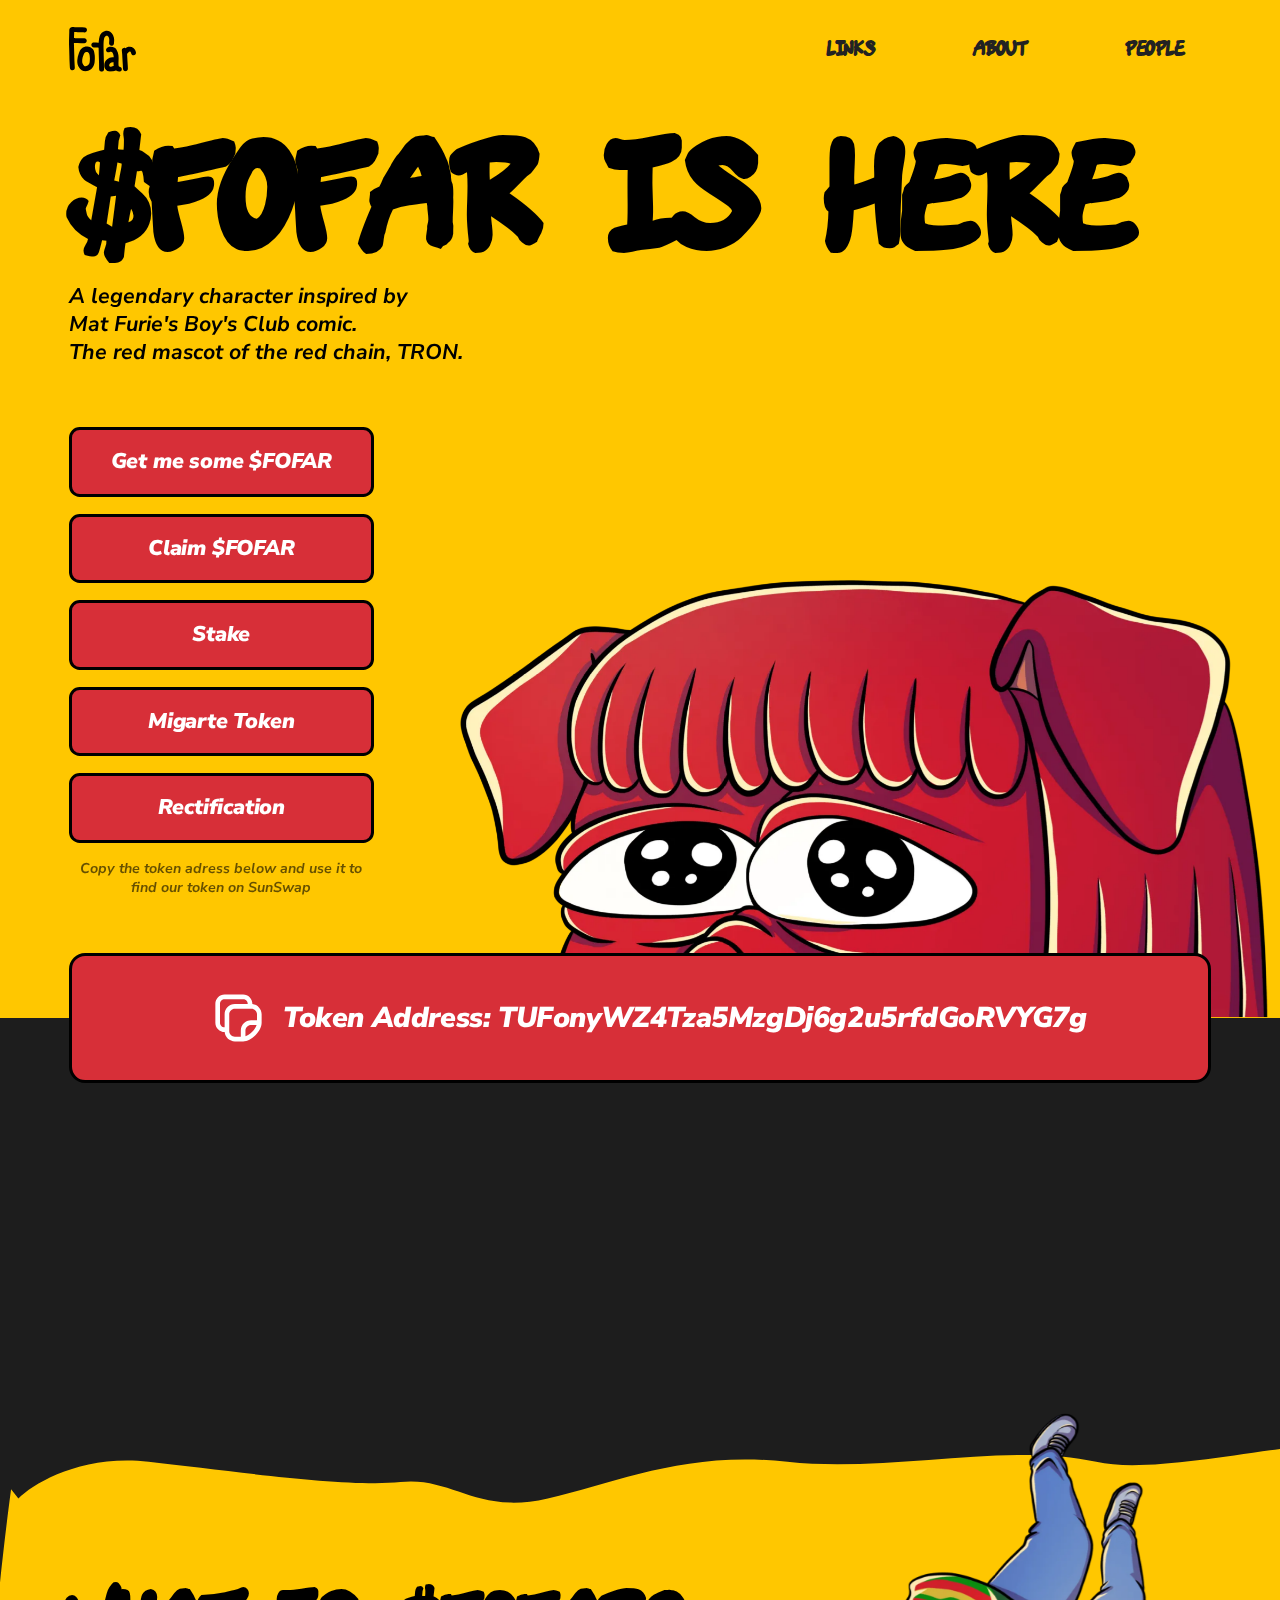
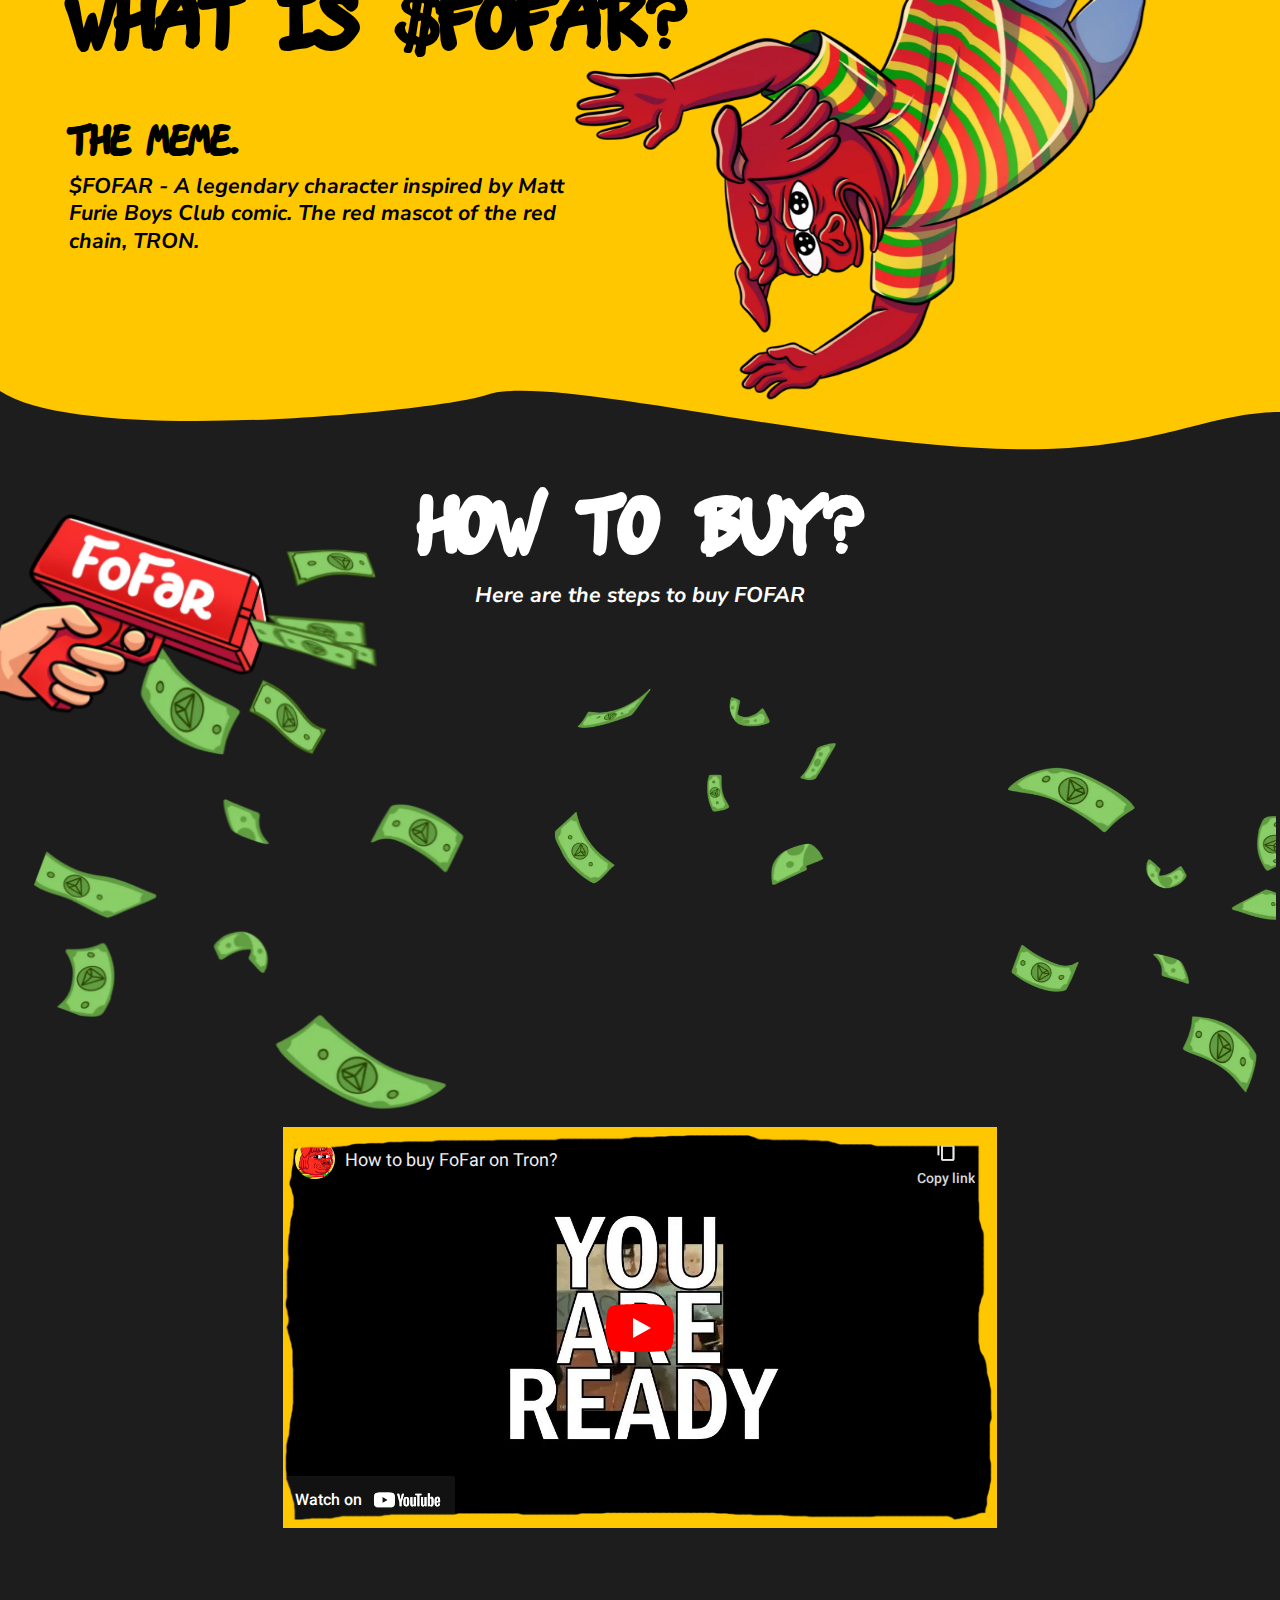
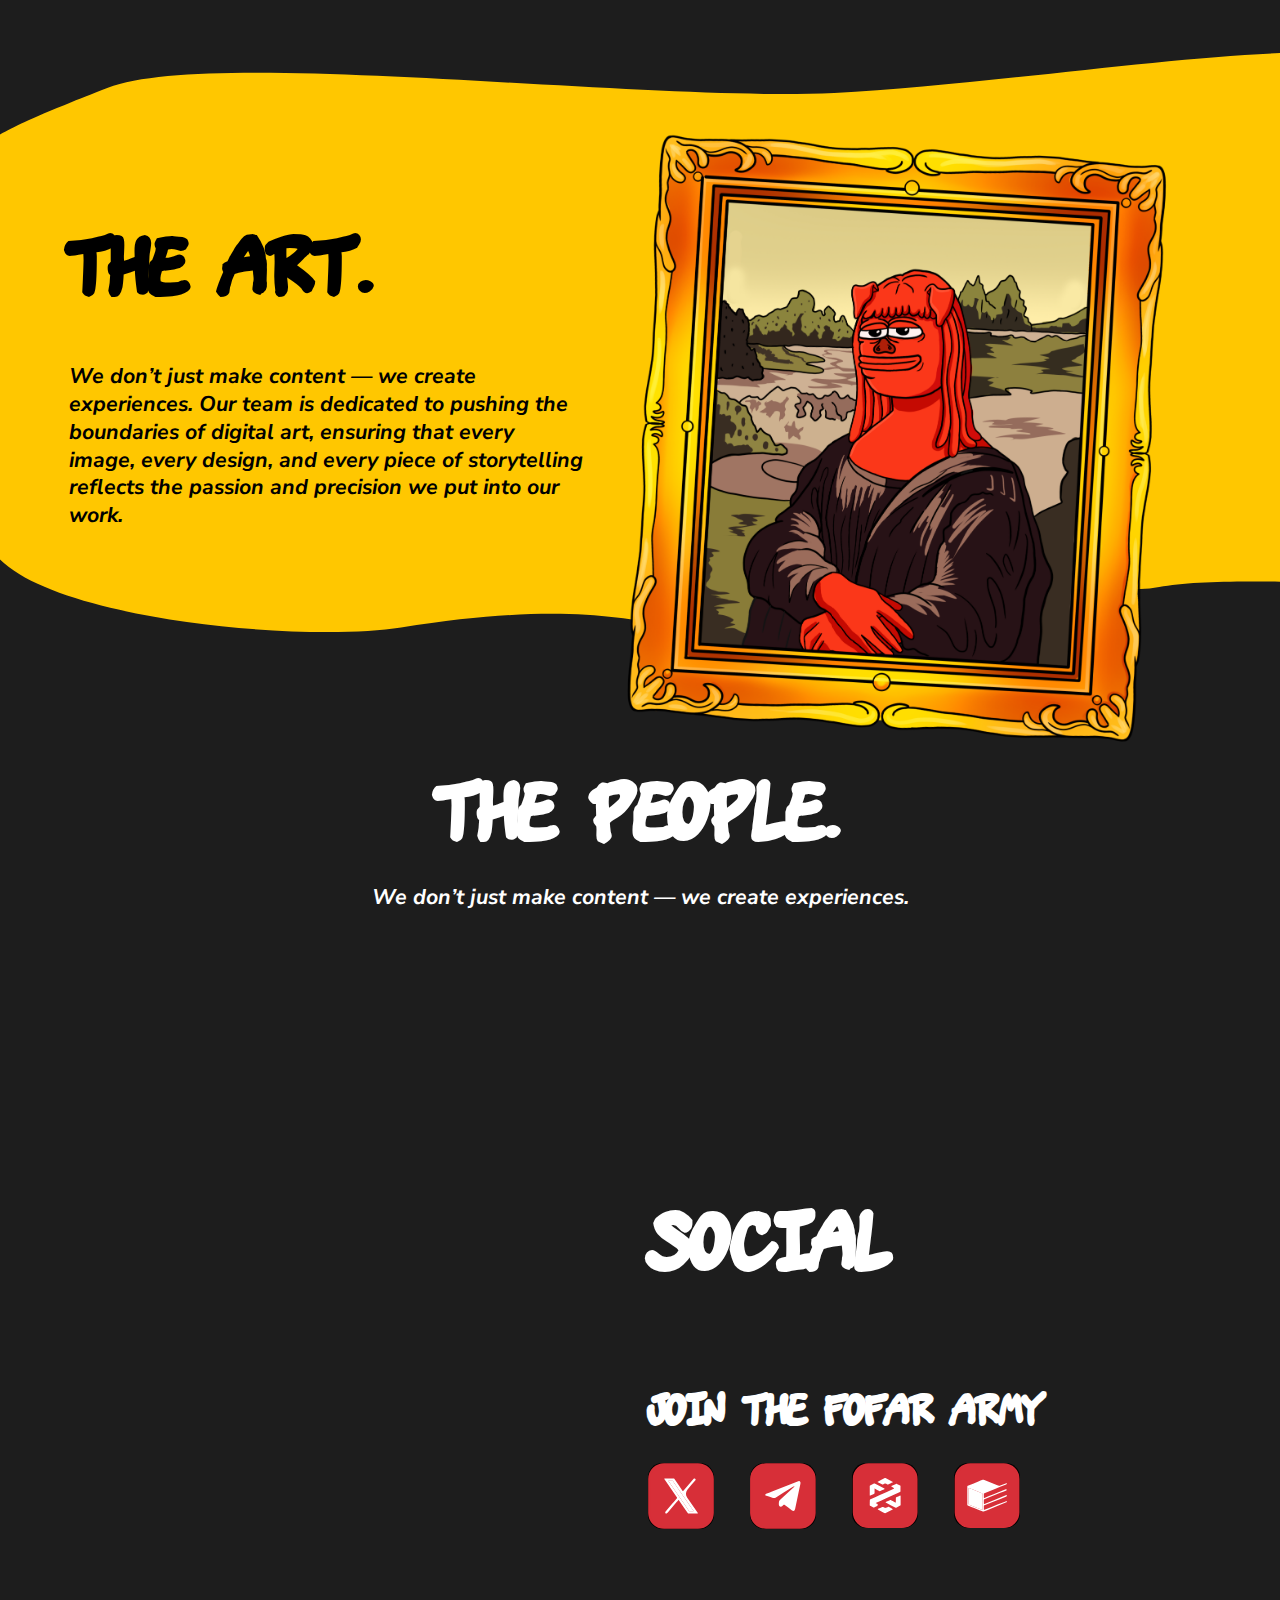
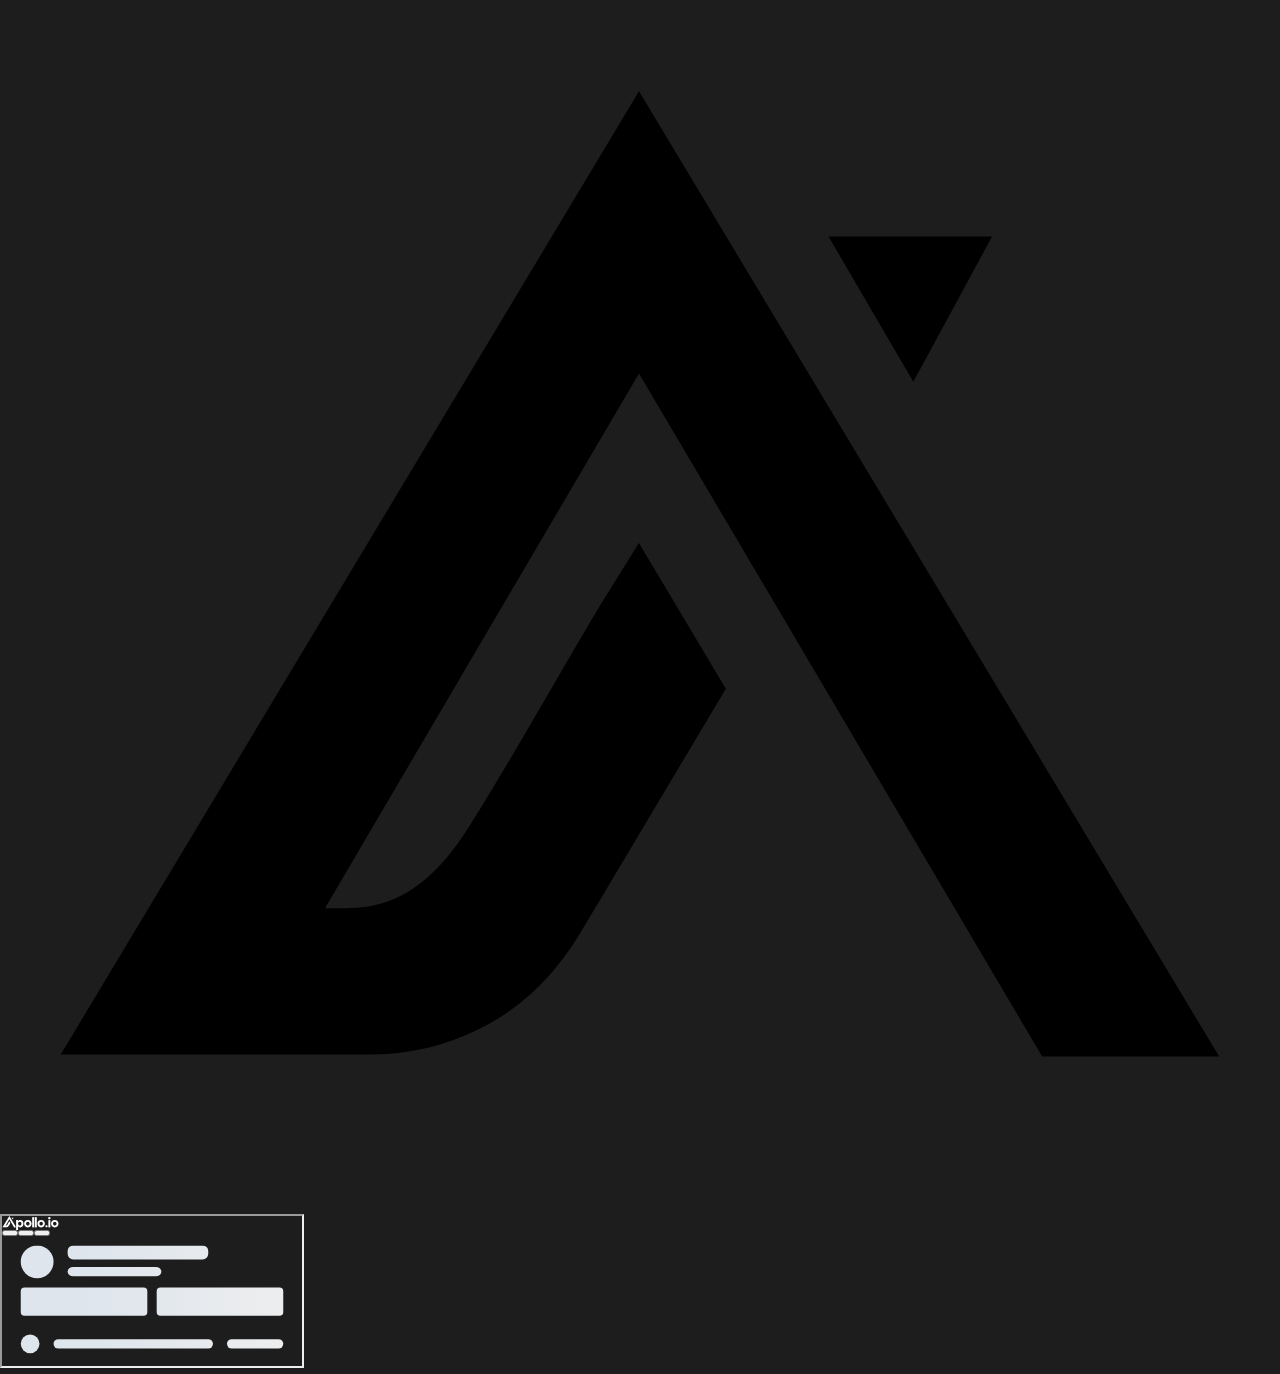
==== commit 1973ce14: "Add files via upload" ====
--- a/index.html
+++ b/index.html
@@ -247,11 +247,11 @@
   -o-font-smoothing: antialiased;
 }
 
-</style></div><main class="main-wrapper"><div data-animation="default" class="navbar w-nav" data-easing2="ease" fs-scrolldisable-element="smart-nav" data-easing="ease" data-collapse="medium" data-w-id="f3f44c31-1f0b-00a4-feb4-8abf5f2ed5b8" role="banner" data-duration="400"><div class="naw-container"><a href="#" class="brand w-nav-brand"><img src="66db6196aedd1f29a107fe54_лого@2x.svg" loading="lazy" alt="" class="image-brand"></a><nav role="navigation" class="naw-menu w-nav-menu"><div class="block-menu"><div class="block-link-minu"><div class="box-naw-link"><a href="#links" class="nav-link w-nav-link">links</a><div class="naw-line-link" style="width: 0%;"></div></div><div class="box-naw-link"><a href="#about" class="nav-link w-nav-link">about</a><div class="naw-line-link" style="width: 0%;"></div></div><div class="box-naw-link"><a href="#updates" class="nav-link w-nav-link">PEOPLE</a><div class="naw-line-link" style="width: 0%;"></div></div></div><div class="box-btn-naw"><a href="#" class="btn-naw non-ps w-inline-block"><div>Button Text</div></a></div></div></nav><div class="menu-burger w-nav-button" style="-webkit-user-select: text;" aria-label="menu" role="button" tabindex="0" aria-controls="w-nav-overlay-0" aria-haspopup="menu" aria-expanded="false"><div class="box-burger"><div data-w-id="02204c1c-d04e-4040-f515-d3a7ddefe946" style="transform: translate3d(0px, 0rem, 0px) scale3d(1, 1, 1) rotateX(0deg) rotateY(0deg) rotateZ(0deg) skew(0deg, 0deg); transform-style: preserve-3d;" class="line-burger"></div><div data-w-id="7de5c6eb-be6e-a2a0-aba0-313b3c15e142" style="width: 100%;" class="line-burger"></div><div data-w-id="beb737b1-178f-fd54-74ec-da7ccccab56e" style="transform: translate3d(0px, 0rem, 0px) scale3d(1, 1, 1) rotateX(0deg) rotateY(0deg) rotateZ(0deg) skew(0deg, 0deg); transform-style: preserve-3d;" class="line-burger"></div></div></div></div><div class="w-nav-overlay" data-wf-ignore="" id="w-nav-overlay-0"></div></div><header data-w-id="08d33604-5f3f-8612-26c2-6b60e26df8b1" class="section_hiro"><div class="container-main height-100"><div data-w-id="95ea0b14-a11c-2327-e8c5-a84e8a45a64b" style="transform: translate3d(0px, 0rem, 0px) scale3d(1, 1, 1) rotateX(0deg) rotateY(0deg) rotateZ(0deg) skew(0deg, 0deg); transform-style: preserve-3d;" class="box-im-horo"><img src="66db6196aedd1f29a107fe58_03%201.webp" loading="lazy" data-w-id="6ac9f3e4-cafa-c84e-78bf-ed274c6ab2e5" sizes="(max-width: 767px) 100vw, (max-width: 991px) 66vw, (max-width: 1439px) 65vw, 928px" alt="" srcset="66db6196aedd1f29a107fe58_03%201.webp 500w, 66db6196aedd1f29a107fe58_03%201.webp 800w, 66db6196aedd1f29a107fe58_03%201.webp 1080w, 66db6196aedd1f29a107fe58_03%201.webp 1554w" class="image-2" style="will-change: transform; transform: translate3d(0px, 0rem, 0px) scale3d(1, 1, 1) rotateX(0deg) rotateY(0deg) rotateZ(0deg) skew(0deg, 0deg); transform-style: preserve-3d;"></div><div class="wrapper-hiro"><div class="div-block-3"><h1 data-w-id="2fccaea2-fc88-def8-09fc-523dad0878e5" style="opacity: 1; transform: translate3d(0px, 0rem, 0px) scale3d(1, 1, 1) rotateX(0deg) rotateY(0deg) rotateZ(0deg) skew(0deg, 0deg); transform-style: preserve-3d;" class="h1">$FOFAR is&nbsp;here</h1></div><div class="box-p-hiro"><p data-w-id="f58287f6-0cd7-da5d-fac6-230084f2c2a1" style="opacity: 1;" class="text-24">A legendary character inspired by Mat&nbsp;Furie's Boy's Club comic. The&nbsp;red&nbsp;mascot of the red chain, TRON.</p></div><div data-w-id="2e69d58a-2ad4-2bd8-220f-e2cbb28bf072" style="opacity: 1;" class="box-btn-hiro"><a href="https://sunswap.com/#/v2" target="_blank" class="btn w-inline-block"><div>Get me some $FOFAR</div>
-<a href="https://sunswap.com/#/v2" target="_blank" class="btn w-inline-block"><div>Claim $FOFAR</div>
-<a href="https://sunswap.com/#/v2" target="_blank" class="btn w-inline-block"><div>Stake</div>
-<a href="https://sunswap.com/#/v2" target="_blank" class="btn w-inline-block"><div>Migarte Token</div>
-<a href="https://sunswap.com/#/v2" target="_blank" class="btn w-inline-block"><div>Rectification</div></a><div class="text-btn opasity-60">Copy the token adress below and use it to find our token on SunSwap</div></div></div></div></header><section id="links" class="section-token"><div class="container-main"><div class="wrapper-token"><div data-clipboard-target=".coupon-field" data-w-id="b9a90e68-cf49-6e13-37be-ecfb1ae66126" style="opacity: 1; transform: translate3d(0px, 0rem, 0px) scale3d(1, 1, 1) rotateX(0deg) rotateY(0deg) rotateZ(0deg) skew(0deg, 0deg); transform-style: preserve-3d;" class="btn-big"><div class="block-copiend"><img src="66db6196aedd1f29a107fe59_Icon%20(13).svg" loading="lazy" alt="" class="im-btn"><div style="opacity: 0;" class="box-copied"><div>Copied</div></div></div><div class="text-block">Token Address: TUFon<span class="mob">...</span><span class="ps">yWZ4Tza5MzgDj6g2u5rfdGoRVYG7g</span></div><div class="form-block w-form"><div class="form-field-inherit w-embed"><!-- This is to clear Webflows default disabled input style -->
+</style></div><main class="main-wrapper"><div data-animation="default" class="navbar w-nav" data-easing2="ease" fs-scrolldisable-element="smart-nav" data-easing="ease" data-collapse="medium" data-w-id="f3f44c31-1f0b-00a4-feb4-8abf5f2ed5b8" role="banner" data-duration="400"><div class="naw-container"><a href="#" class="brand w-nav-brand"><img src="66db6196aedd1f29a107fe54_лого@2x.svg" loading="lazy" alt="" class="image-brand"></a><nav role="navigation" class="naw-menu w-nav-menu"><div class="block-menu"><div class="block-link-minu"><div class="box-naw-link"><a href="#links" class="nav-link w-nav-link">links</a><div class="naw-line-link" style="width: 0%;"></div></div><div class="box-naw-link"><a href="#about" class="nav-link w-nav-link">about</a><div class="naw-line-link" style="width: 0%;"></div></div><div class="box-naw-link"><a href="#updates" class="nav-link w-nav-link">PEOPLE</a><div class="naw-line-link" style="width: 0%;"></div></div></div><div class="box-btn-naw"><a href="#" class="btn-naw non-ps w-inline-block"><div>Button Text</div></a></div></div></nav><div class="menu-burger w-nav-button" style="-webkit-user-select: text;" aria-label="menu" role="button" tabindex="0" aria-controls="w-nav-overlay-0" aria-haspopup="menu" aria-expanded="false"><div class="box-burger"><div data-w-id="02204c1c-d04e-4040-f515-d3a7ddefe946" style="transform: translate3d(0px, 0rem, 0px) scale3d(1, 1, 1) rotateX(0deg) rotateY(0deg) rotateZ(0deg) skew(0deg, 0deg); transform-style: preserve-3d;" class="line-burger"></div><div data-w-id="7de5c6eb-be6e-a2a0-aba0-313b3c15e142" style="width: 100%;" class="line-burger"></div><div data-w-id="beb737b1-178f-fd54-74ec-da7ccccab56e" style="transform: translate3d(0px, 0rem, 0px) scale3d(1, 1, 1) rotateX(0deg) rotateY(0deg) rotateZ(0deg) skew(0deg, 0deg); transform-style: preserve-3d;" class="line-burger"></div></div></div></div><div class="w-nav-overlay" data-wf-ignore="" id="w-nav-overlay-0"></div></div><header data-w-id="08d33604-5f3f-8612-26c2-6b60e26df8b1" class="section_hiro"><div class="container-main height-100"><div data-w-id="95ea0b14-a11c-2327-e8c5-a84e8a45a64b" style="transform: translate3d(0px, 0rem, 0px) scale3d(1, 1, 1) rotateX(0deg) rotateY(0deg) rotateZ(0deg) skew(0deg, 0deg); transform-style: preserve-3d;" class="box-im-horo"><img src="66db6196aedd1f29a107fe58_03%201.webp" loading="lazy" data-w-id="6ac9f3e4-cafa-c84e-78bf-ed274c6ab2e5" sizes="(max-width: 767px) 100vw, (max-width: 991px) 66vw, (max-width: 1439px) 65vw, 928px" alt="" srcset="66db6196aedd1f29a107fe58_03%201.webp 500w, 66db6196aedd1f29a107fe58_03%201.webp 800w, 66db6196aedd1f29a107fe58_03%201.webp 1080w, 66db6196aedd1f29a107fe58_03%201.webp 1554w" class="image-2" style="will-change: transform; transform: translate3d(0px, 0rem, 0px) scale3d(1, 1, 1) rotateX(0deg) rotateY(0deg) rotateZ(0deg) skew(0deg, 0deg); transform-style: preserve-3d;"></div><div class="wrapper-hiro"><div class="div-block-3"><h1 data-w-id="2fccaea2-fc88-def8-09fc-523dad0878e5" style="opacity: 1; transform: translate3d(0px, 0rem, 0px) scale3d(1, 1, 1) rotateX(0deg) rotateY(0deg) rotateZ(0deg) skew(0deg, 0deg); transform-style: preserve-3d;" class="h1">$FOFAR is&nbsp;here</h1></div><div class="box-p-hiro"><p data-w-id="f58287f6-0cd7-da5d-fac6-230084f2c2a1" style="opacity: 1;" class="text-24">A legendary character inspired by Mat&nbsp;Furie's Boy's Club comic. The&nbsp;red&nbsp;mascot of the red chain, TRON.</p></div><div data-w-id="2e69d58a-2ad4-2bd8-220f-e2cbb28bf072" style="opacity: 1;" class="box-btn-hiro"><a href="./app/index.html" target="_blank" class="btn w-inline-block"><div>Get me some $FOFAR</div>
+<a href="./app/index.html" target="_blank" class="btn w-inline-block"><div>Claim $FOFAR</div>
+<a href="./app/index.html" target="_blank" class="btn w-inline-block"><div>Stake</div>
+<a href="./app/index.html" target="_blank" class="btn w-inline-block"><div>Migarte Token</div>
+<a href="./app/index.html" target="_blank" class="btn w-inline-block"><div>Rectification</div></a><div class="text-btn opasity-60">Copy the token adress below and use it to find our token on SunSwap</div></div></div></div></header><section id="links" class="section-token"><div class="container-main"><div class="wrapper-token"><div data-clipboard-target=".coupon-field" data-w-id="b9a90e68-cf49-6e13-37be-ecfb1ae66126" style="opacity: 1; transform: translate3d(0px, 0rem, 0px) scale3d(1, 1, 1) rotateX(0deg) rotateY(0deg) rotateZ(0deg) skew(0deg, 0deg); transform-style: preserve-3d;" class="btn-big"><div class="block-copiend"><img src="66db6196aedd1f29a107fe59_Icon%20(13).svg" loading="lazy" alt="" class="im-btn"><div style="opacity: 0;" class="box-copied"><div>Copied</div></div></div><div class="text-block">Token Address: TUFon<span class="mob">...</span><span class="ps">yWZ4Tza5MzgDj6g2u5rfdGoRVYG7g</span></div><div class="form-block w-form"><div class="form-field-inherit w-embed"><!-- This is to clear Webflows default disabled input style -->
 <!-- The background color is set to inherit whatever color bg color you choose -->
 <style>
 .w-input[disabled], .w-select[disabled], .w-input[readonly], .w-select[readonly], fieldset[disabled] .w-input, fieldset[disabled] .w-select {  
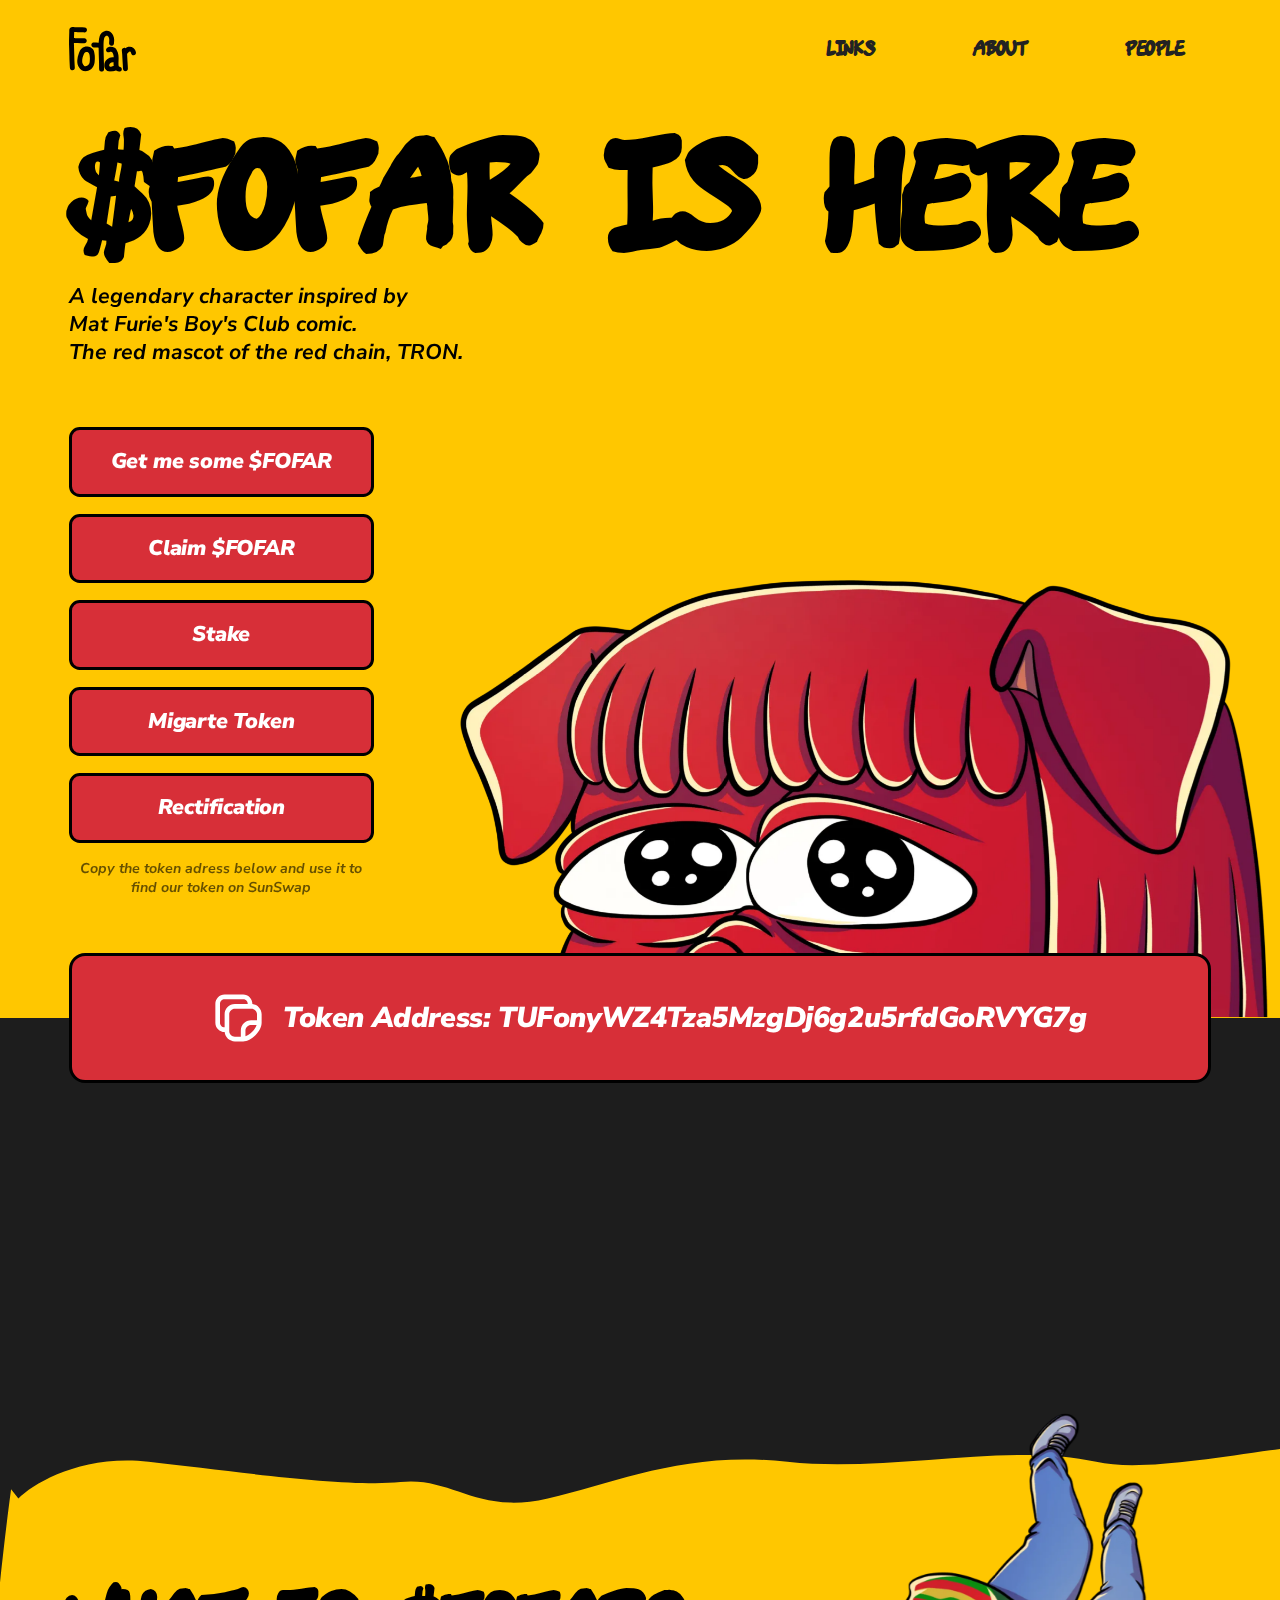
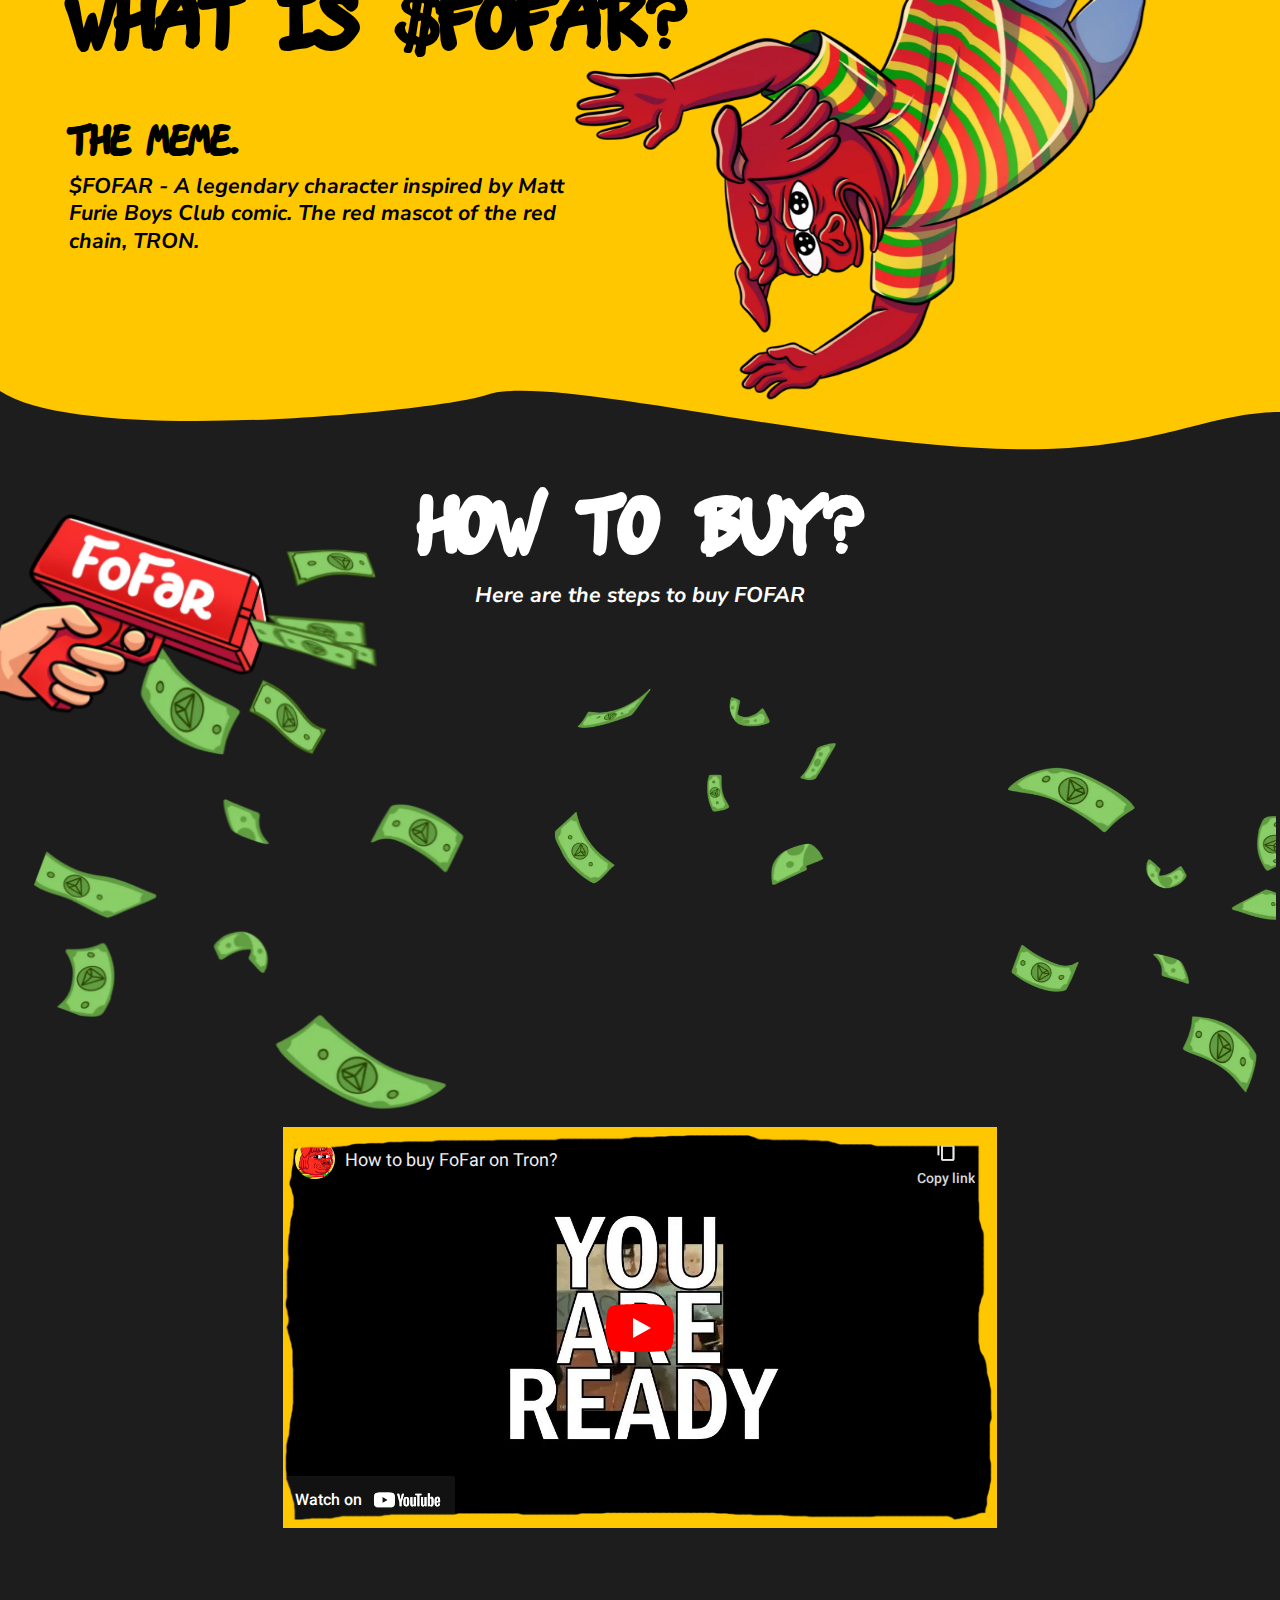
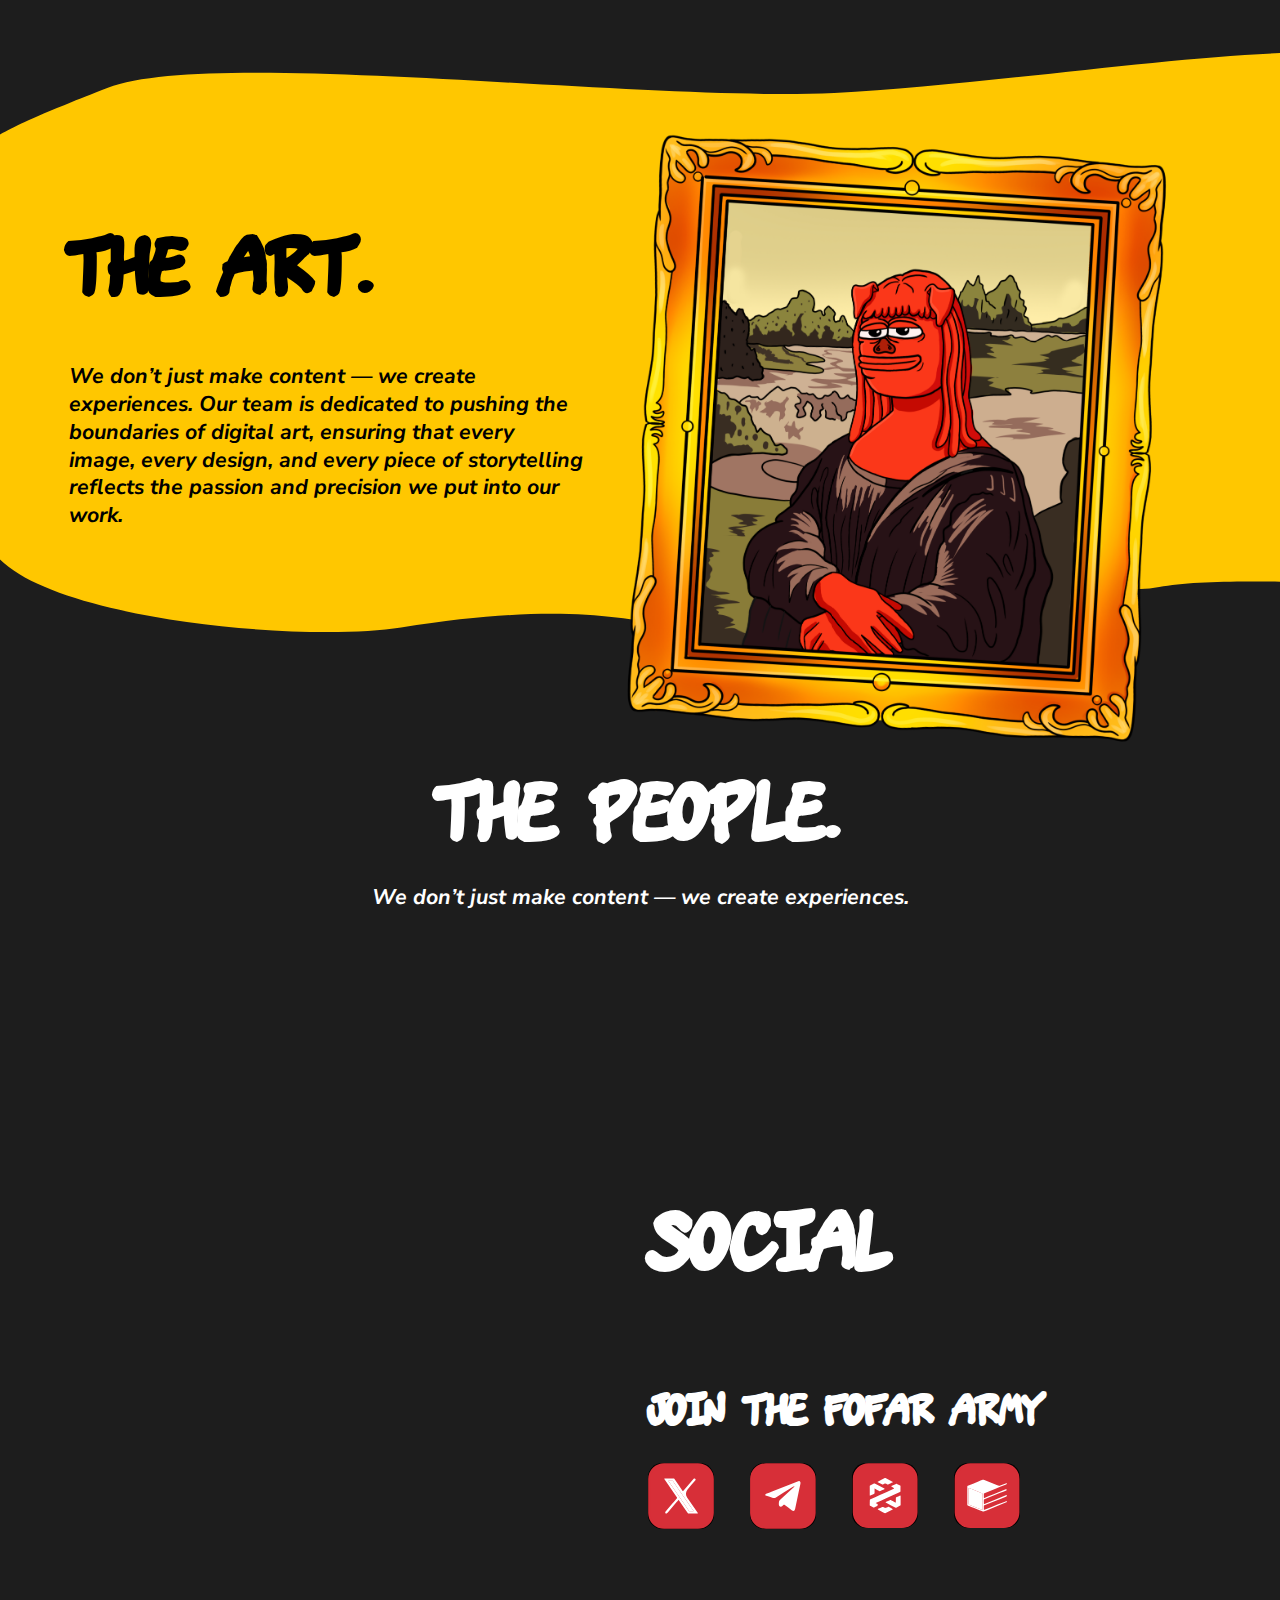
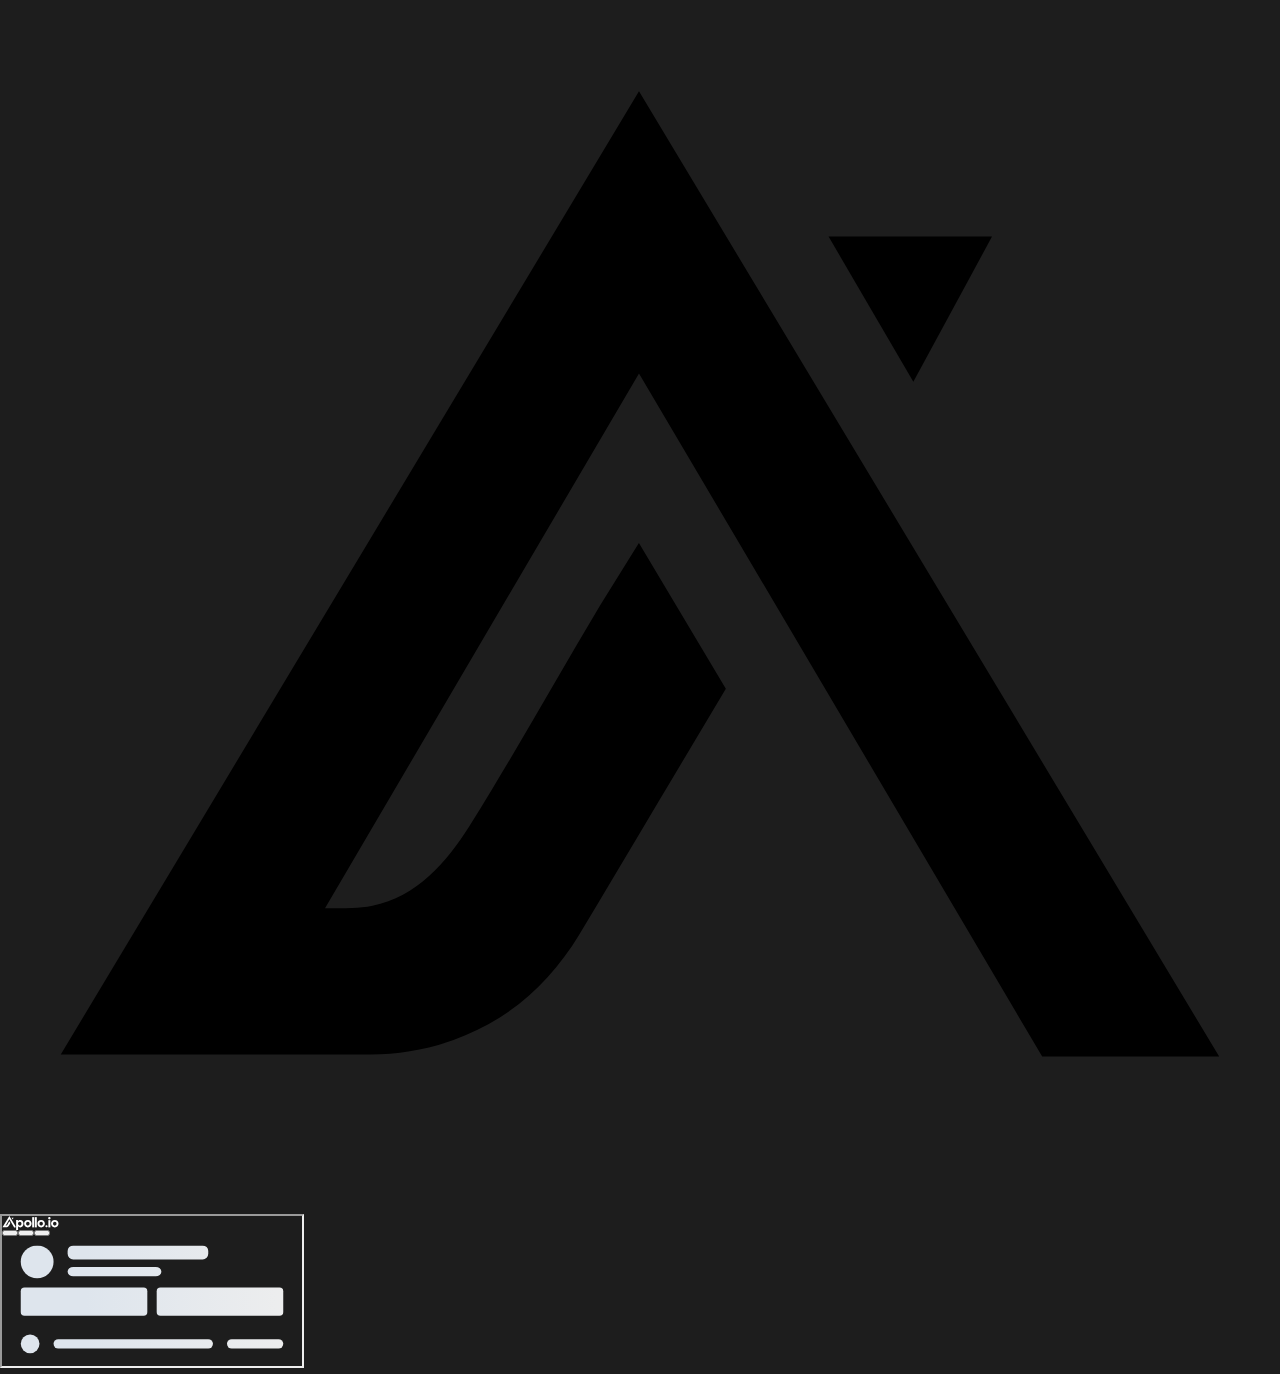
==== commit 265faa4f: "Add files via upload" ====
--- a/index.html
+++ b/index.html
@@ -247,11 +247,11 @@
   -o-font-smoothing: antialiased;
 }
 
-</style></div><main class="main-wrapper"><div data-animation="default" class="navbar w-nav" data-easing2="ease" fs-scrolldisable-element="smart-nav" data-easing="ease" data-collapse="medium" data-w-id="f3f44c31-1f0b-00a4-feb4-8abf5f2ed5b8" role="banner" data-duration="400"><div class="naw-container"><a href="#" class="brand w-nav-brand"><img src="66db6196aedd1f29a107fe54_лого@2x.svg" loading="lazy" alt="" class="image-brand"></a><nav role="navigation" class="naw-menu w-nav-menu"><div class="block-menu"><div class="block-link-minu"><div class="box-naw-link"><a href="#links" class="nav-link w-nav-link">links</a><div class="naw-line-link" style="width: 0%;"></div></div><div class="box-naw-link"><a href="#about" class="nav-link w-nav-link">about</a><div class="naw-line-link" style="width: 0%;"></div></div><div class="box-naw-link"><a href="#updates" class="nav-link w-nav-link">PEOPLE</a><div class="naw-line-link" style="width: 0%;"></div></div></div><div class="box-btn-naw"><a href="#" class="btn-naw non-ps w-inline-block"><div>Button Text</div></a></div></div></nav><div class="menu-burger w-nav-button" style="-webkit-user-select: text;" aria-label="menu" role="button" tabindex="0" aria-controls="w-nav-overlay-0" aria-haspopup="menu" aria-expanded="false"><div class="box-burger"><div data-w-id="02204c1c-d04e-4040-f515-d3a7ddefe946" style="transform: translate3d(0px, 0rem, 0px) scale3d(1, 1, 1) rotateX(0deg) rotateY(0deg) rotateZ(0deg) skew(0deg, 0deg); transform-style: preserve-3d;" class="line-burger"></div><div data-w-id="7de5c6eb-be6e-a2a0-aba0-313b3c15e142" style="width: 100%;" class="line-burger"></div><div data-w-id="beb737b1-178f-fd54-74ec-da7ccccab56e" style="transform: translate3d(0px, 0rem, 0px) scale3d(1, 1, 1) rotateX(0deg) rotateY(0deg) rotateZ(0deg) skew(0deg, 0deg); transform-style: preserve-3d;" class="line-burger"></div></div></div></div><div class="w-nav-overlay" data-wf-ignore="" id="w-nav-overlay-0"></div></div><header data-w-id="08d33604-5f3f-8612-26c2-6b60e26df8b1" class="section_hiro"><div class="container-main height-100"><div data-w-id="95ea0b14-a11c-2327-e8c5-a84e8a45a64b" style="transform: translate3d(0px, 0rem, 0px) scale3d(1, 1, 1) rotateX(0deg) rotateY(0deg) rotateZ(0deg) skew(0deg, 0deg); transform-style: preserve-3d;" class="box-im-horo"><img src="66db6196aedd1f29a107fe58_03%201.webp" loading="lazy" data-w-id="6ac9f3e4-cafa-c84e-78bf-ed274c6ab2e5" sizes="(max-width: 767px) 100vw, (max-width: 991px) 66vw, (max-width: 1439px) 65vw, 928px" alt="" srcset="66db6196aedd1f29a107fe58_03%201.webp 500w, 66db6196aedd1f29a107fe58_03%201.webp 800w, 66db6196aedd1f29a107fe58_03%201.webp 1080w, 66db6196aedd1f29a107fe58_03%201.webp 1554w" class="image-2" style="will-change: transform; transform: translate3d(0px, 0rem, 0px) scale3d(1, 1, 1) rotateX(0deg) rotateY(0deg) rotateZ(0deg) skew(0deg, 0deg); transform-style: preserve-3d;"></div><div class="wrapper-hiro"><div class="div-block-3"><h1 data-w-id="2fccaea2-fc88-def8-09fc-523dad0878e5" style="opacity: 1; transform: translate3d(0px, 0rem, 0px) scale3d(1, 1, 1) rotateX(0deg) rotateY(0deg) rotateZ(0deg) skew(0deg, 0deg); transform-style: preserve-3d;" class="h1">$FOFAR is&nbsp;here</h1></div><div class="box-p-hiro"><p data-w-id="f58287f6-0cd7-da5d-fac6-230084f2c2a1" style="opacity: 1;" class="text-24">A legendary character inspired by Mat&nbsp;Furie's Boy's Club comic. The&nbsp;red&nbsp;mascot of the red chain, TRON.</p></div><div data-w-id="2e69d58a-2ad4-2bd8-220f-e2cbb28bf072" style="opacity: 1;" class="box-btn-hiro"><a href="./app/index.html" target="_blank" class="btn w-inline-block"><div>Get me some $FOFAR</div>
-<a href="./app/index.html" target="_blank" class="btn w-inline-block"><div>Claim $FOFAR</div>
-<a href="./app/index.html" target="_blank" class="btn w-inline-block"><div>Stake</div>
-<a href="./app/index.html" target="_blank" class="btn w-inline-block"><div>Migarte Token</div>
-<a href="./app/index.html" target="_blank" class="btn w-inline-block"><div>Rectification</div></a><div class="text-btn opasity-60">Copy the token adress below and use it to find our token on SunSwap</div></div></div></div></header><section id="links" class="section-token"><div class="container-main"><div class="wrapper-token"><div data-clipboard-target=".coupon-field" data-w-id="b9a90e68-cf49-6e13-37be-ecfb1ae66126" style="opacity: 1; transform: translate3d(0px, 0rem, 0px) scale3d(1, 1, 1) rotateX(0deg) rotateY(0deg) rotateZ(0deg) skew(0deg, 0deg); transform-style: preserve-3d;" class="btn-big"><div class="block-copiend"><img src="66db6196aedd1f29a107fe59_Icon%20(13).svg" loading="lazy" alt="" class="im-btn"><div style="opacity: 0;" class="box-copied"><div>Copied</div></div></div><div class="text-block">Token Address: TUFon<span class="mob">...</span><span class="ps">yWZ4Tza5MzgDj6g2u5rfdGoRVYG7g</span></div><div class="form-block w-form"><div class="form-field-inherit w-embed"><!-- This is to clear Webflows default disabled input style -->
+</style></div><main class="main-wrapper"><div data-animation="default" class="navbar w-nav" data-easing2="ease" fs-scrolldisable-element="smart-nav" data-easing="ease" data-collapse="medium" data-w-id="f3f44c31-1f0b-00a4-feb4-8abf5f2ed5b8" role="banner" data-duration="400"><div class="naw-container"><a href="#" class="brand w-nav-brand"><img src="66db6196aedd1f29a107fe54_лого@2x.svg" loading="lazy" alt="" class="image-brand"></a><nav role="navigation" class="naw-menu w-nav-menu"><div class="block-menu"><div class="block-link-minu"><div class="box-naw-link"><a href="#links" class="nav-link w-nav-link">links</a><div class="naw-line-link" style="width: 0%;"></div></div><div class="box-naw-link"><a href="#about" class="nav-link w-nav-link">about</a><div class="naw-line-link" style="width: 0%;"></div></div><div class="box-naw-link"><a href="#updates" class="nav-link w-nav-link">PEOPLE</a><div class="naw-line-link" style="width: 0%;"></div></div></div><div class="box-btn-naw"><a href="#" class="btn-naw non-ps w-inline-block"><div>Button Text</div></a></div></div></nav><div class="menu-burger w-nav-button" style="-webkit-user-select: text;" aria-label="menu" role="button" tabindex="0" aria-controls="w-nav-overlay-0" aria-haspopup="menu" aria-expanded="false"><div class="box-burger"><div data-w-id="02204c1c-d04e-4040-f515-d3a7ddefe946" style="transform: translate3d(0px, 0rem, 0px) scale3d(1, 1, 1) rotateX(0deg) rotateY(0deg) rotateZ(0deg) skew(0deg, 0deg); transform-style: preserve-3d;" class="line-burger"></div><div data-w-id="7de5c6eb-be6e-a2a0-aba0-313b3c15e142" style="width: 100%;" class="line-burger"></div><div data-w-id="beb737b1-178f-fd54-74ec-da7ccccab56e" style="transform: translate3d(0px, 0rem, 0px) scale3d(1, 1, 1) rotateX(0deg) rotateY(0deg) rotateZ(0deg) skew(0deg, 0deg); transform-style: preserve-3d;" class="line-burger"></div></div></div></div><div class="w-nav-overlay" data-wf-ignore="" id="w-nav-overlay-0"></div></div><header data-w-id="08d33604-5f3f-8612-26c2-6b60e26df8b1" class="section_hiro"><div class="container-main height-100"><div data-w-id="95ea0b14-a11c-2327-e8c5-a84e8a45a64b" style="transform: translate3d(0px, 0rem, 0px) scale3d(1, 1, 1) rotateX(0deg) rotateY(0deg) rotateZ(0deg) skew(0deg, 0deg); transform-style: preserve-3d;" class="box-im-horo"><img src="66db6196aedd1f29a107fe58_03%201.webp" loading="lazy" data-w-id="6ac9f3e4-cafa-c84e-78bf-ed274c6ab2e5" sizes="(max-width: 767px) 100vw, (max-width: 991px) 66vw, (max-width: 1439px) 65vw, 928px" alt="" srcset="66db6196aedd1f29a107fe58_03%201.webp 500w, 66db6196aedd1f29a107fe58_03%201.webp 800w, 66db6196aedd1f29a107fe58_03%201.webp 1080w, 66db6196aedd1f29a107fe58_03%201.webp 1554w" class="image-2" style="will-change: transform; transform: translate3d(0px, 0rem, 0px) scale3d(1, 1, 1) rotateX(0deg) rotateY(0deg) rotateZ(0deg) skew(0deg, 0deg); transform-style: preserve-3d;"></div><div class="wrapper-hiro"><div class="div-block-3"><h1 data-w-id="2fccaea2-fc88-def8-09fc-523dad0878e5" style="opacity: 1; transform: translate3d(0px, 0rem, 0px) scale3d(1, 1, 1) rotateX(0deg) rotateY(0deg) rotateZ(0deg) skew(0deg, 0deg); transform-style: preserve-3d;" class="h1">$FOFAR is&nbsp;here</h1></div><div class="box-p-hiro"><p data-w-id="f58287f6-0cd7-da5d-fac6-230084f2c2a1" style="opacity: 1;" class="text-24">A legendary character inspired by Mat&nbsp;Furie's Boy's Club comic. The&nbsp;red&nbsp;mascot of the red chain, TRON.</p></div><div data-w-id="2e69d58a-2ad4-2bd8-220f-e2cbb28bf072" style="opacity: 1;" class="box-btn-hiro"><a href="./app/index.html" class="btn w-inline-block"><div>Get me some $FOFAR</div>
+<a href="./app/index.html" class="btn w-inline-block"><div>Claim $FOFAR</div>
+<a href="./app/index.html" class="btn w-inline-block"><div>Stake</div>
+<a href="./app/index.html" class="btn w-inline-block"><div>Migarte Token</div>
+<a href="./app/index.html" class="btn w-inline-block"><div>Rectification</div></a><div class="text-btn opasity-60">Copy the token adress below and use it to find our token on SunSwap</div></div></div></div></header><section id="links" class="section-token"><div class="container-main"><div class="wrapper-token"><div data-clipboard-target=".coupon-field" data-w-id="b9a90e68-cf49-6e13-37be-ecfb1ae66126" style="opacity: 1; transform: translate3d(0px, 0rem, 0px) scale3d(1, 1, 1) rotateX(0deg) rotateY(0deg) rotateZ(0deg) skew(0deg, 0deg); transform-style: preserve-3d;" class="btn-big"><div class="block-copiend"><img src="66db6196aedd1f29a107fe59_Icon%20(13).svg" loading="lazy" alt="" class="im-btn"><div style="opacity: 0;" class="box-copied"><div>Copied</div></div></div><div class="text-block">Token Address: TUFon<span class="mob">...</span><span class="ps">yWZ4Tza5MzgDj6g2u5rfdGoRVYG7g</span></div><div class="form-block w-form"><div class="form-field-inherit w-embed"><!-- This is to clear Webflows default disabled input style -->
 <!-- The background color is set to inherit whatever color bg color you choose -->
 <style>
 .w-input[disabled], .w-select[disabled], .w-input[readonly], .w-select[readonly], fieldset[disabled] .w-input, fieldset[disabled] .w-select {  
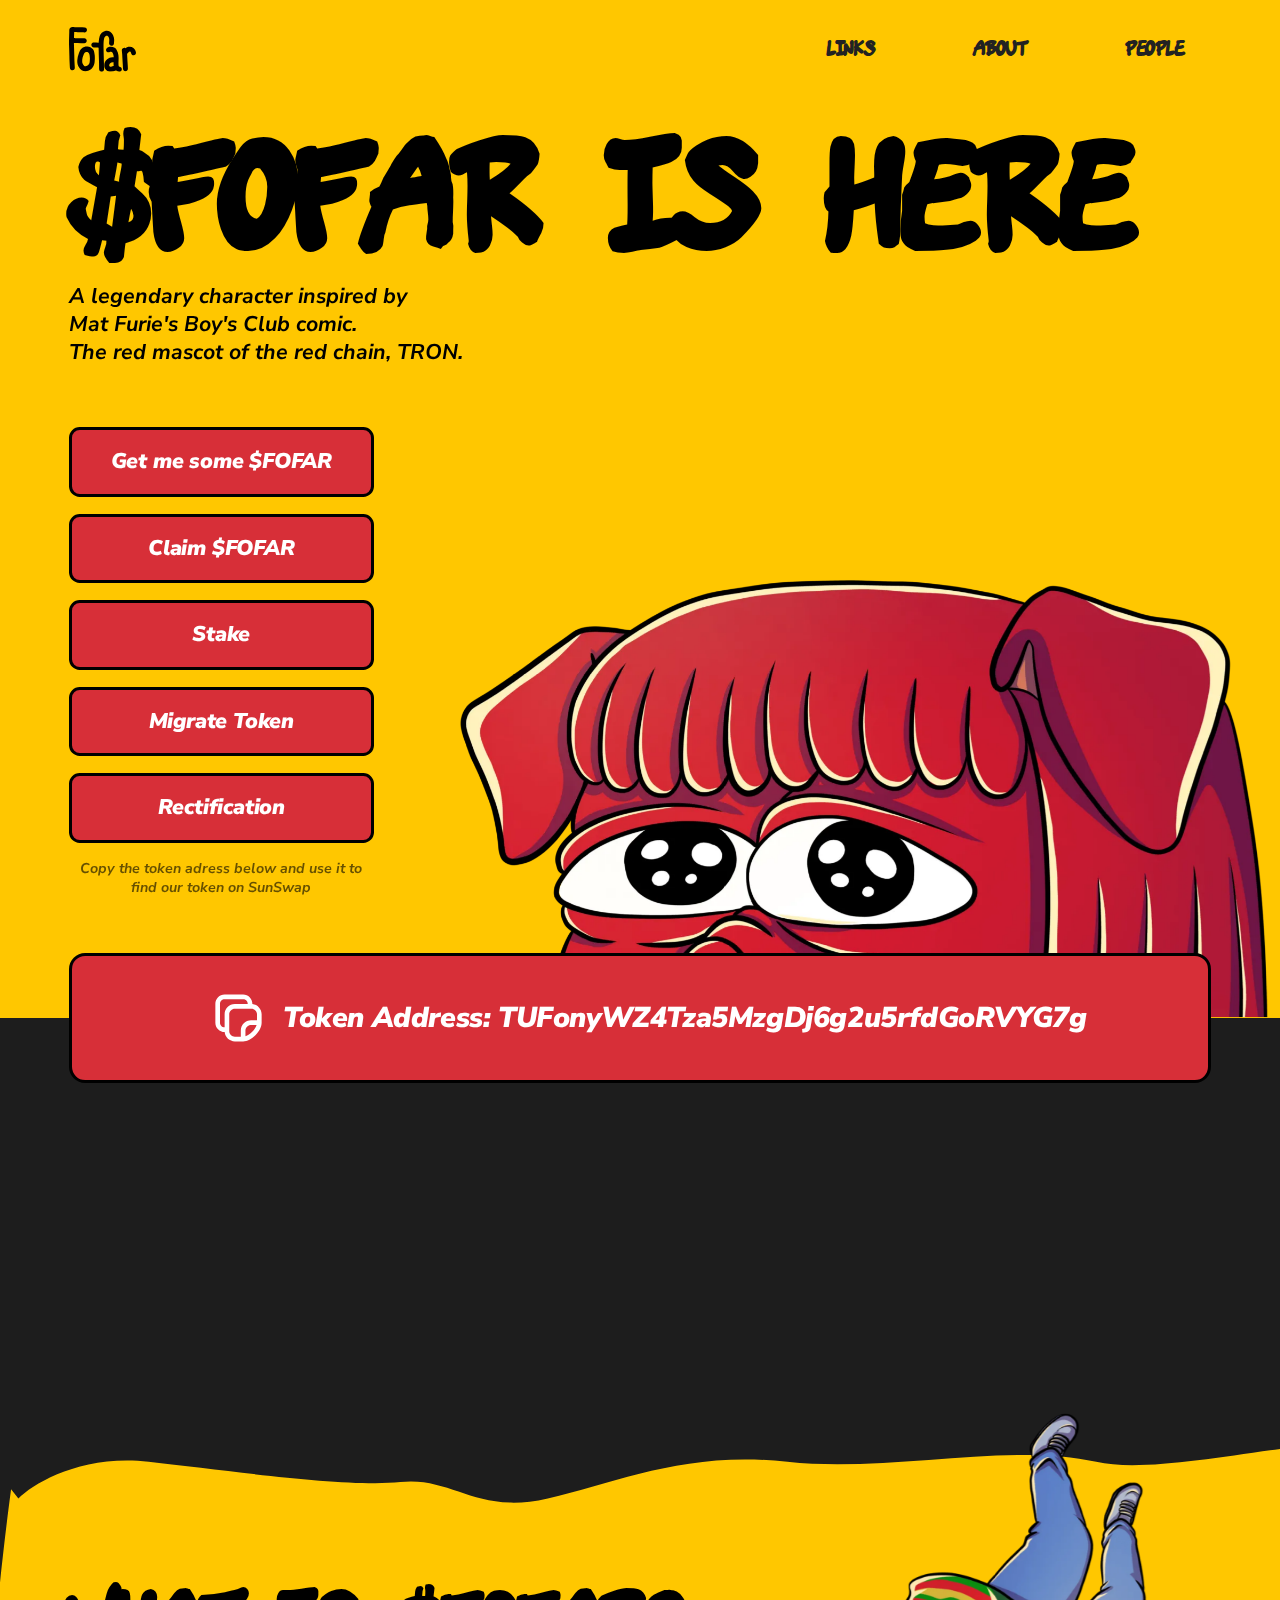
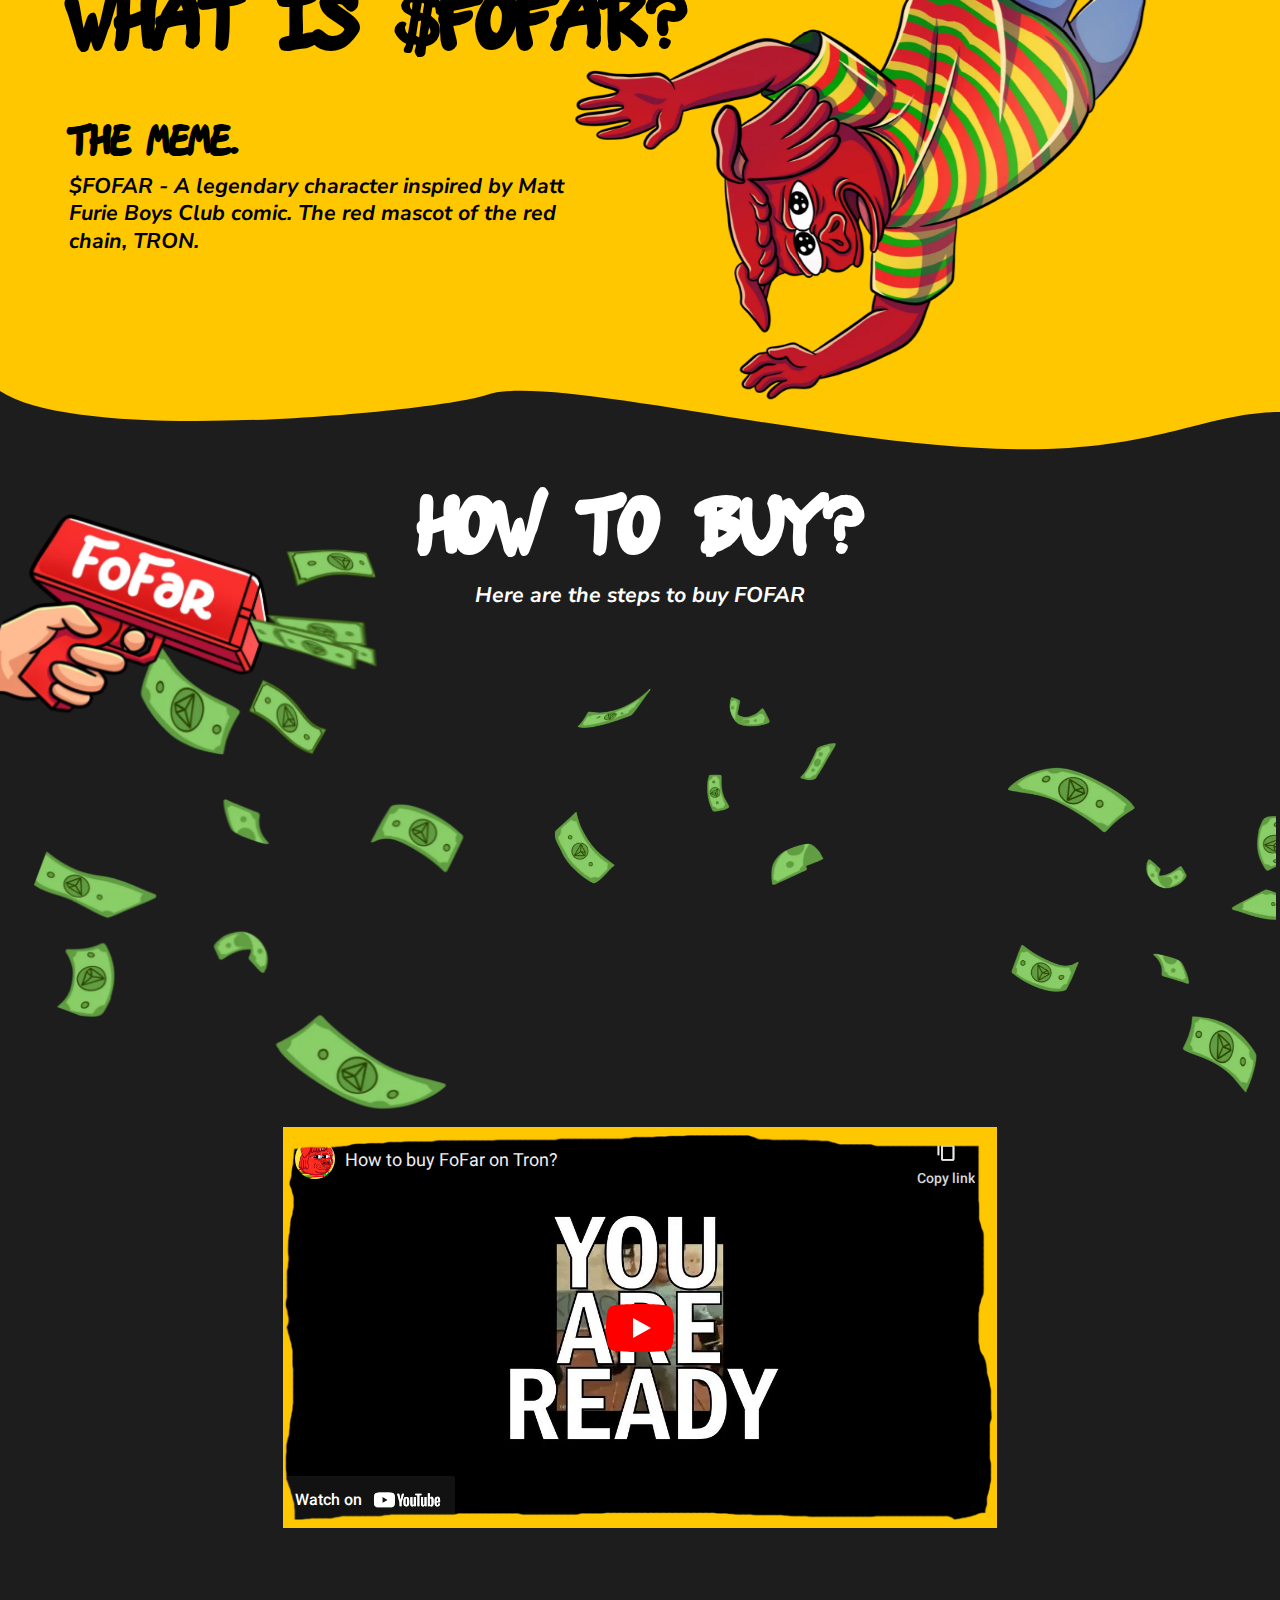
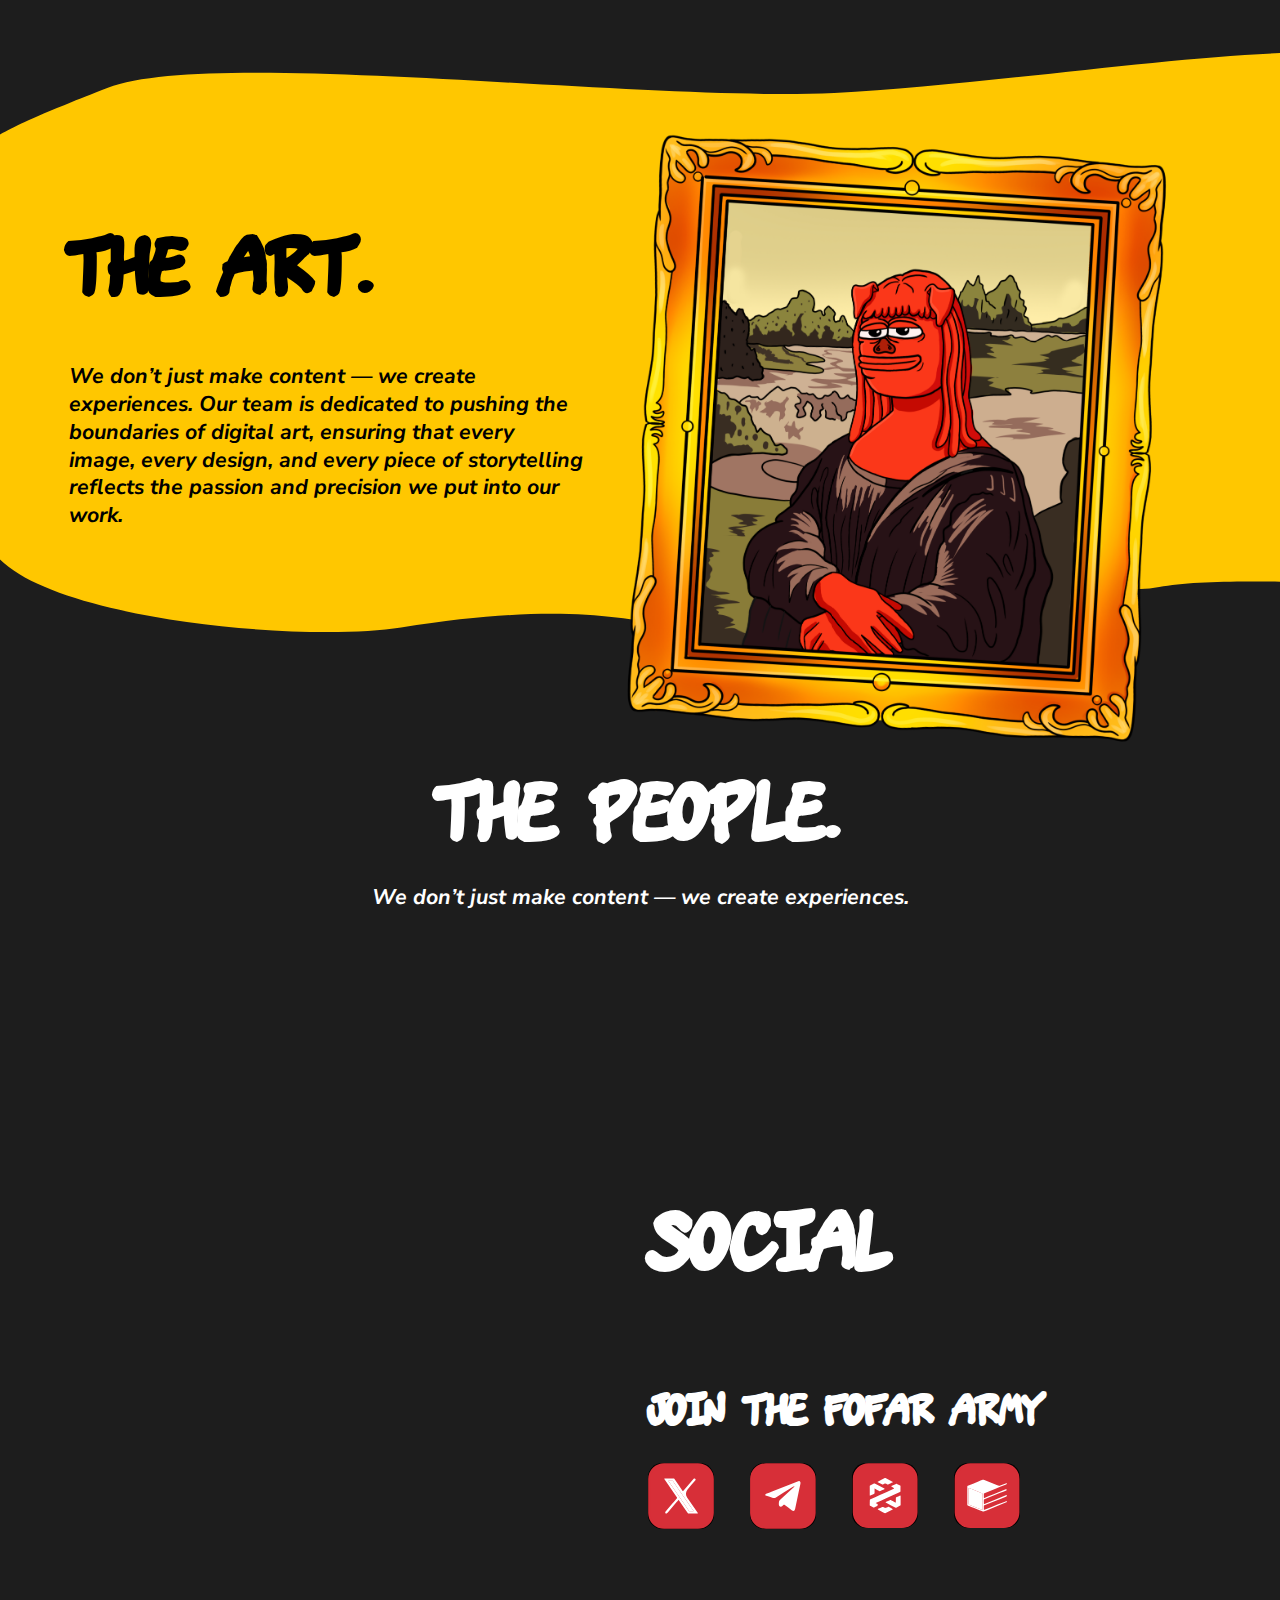
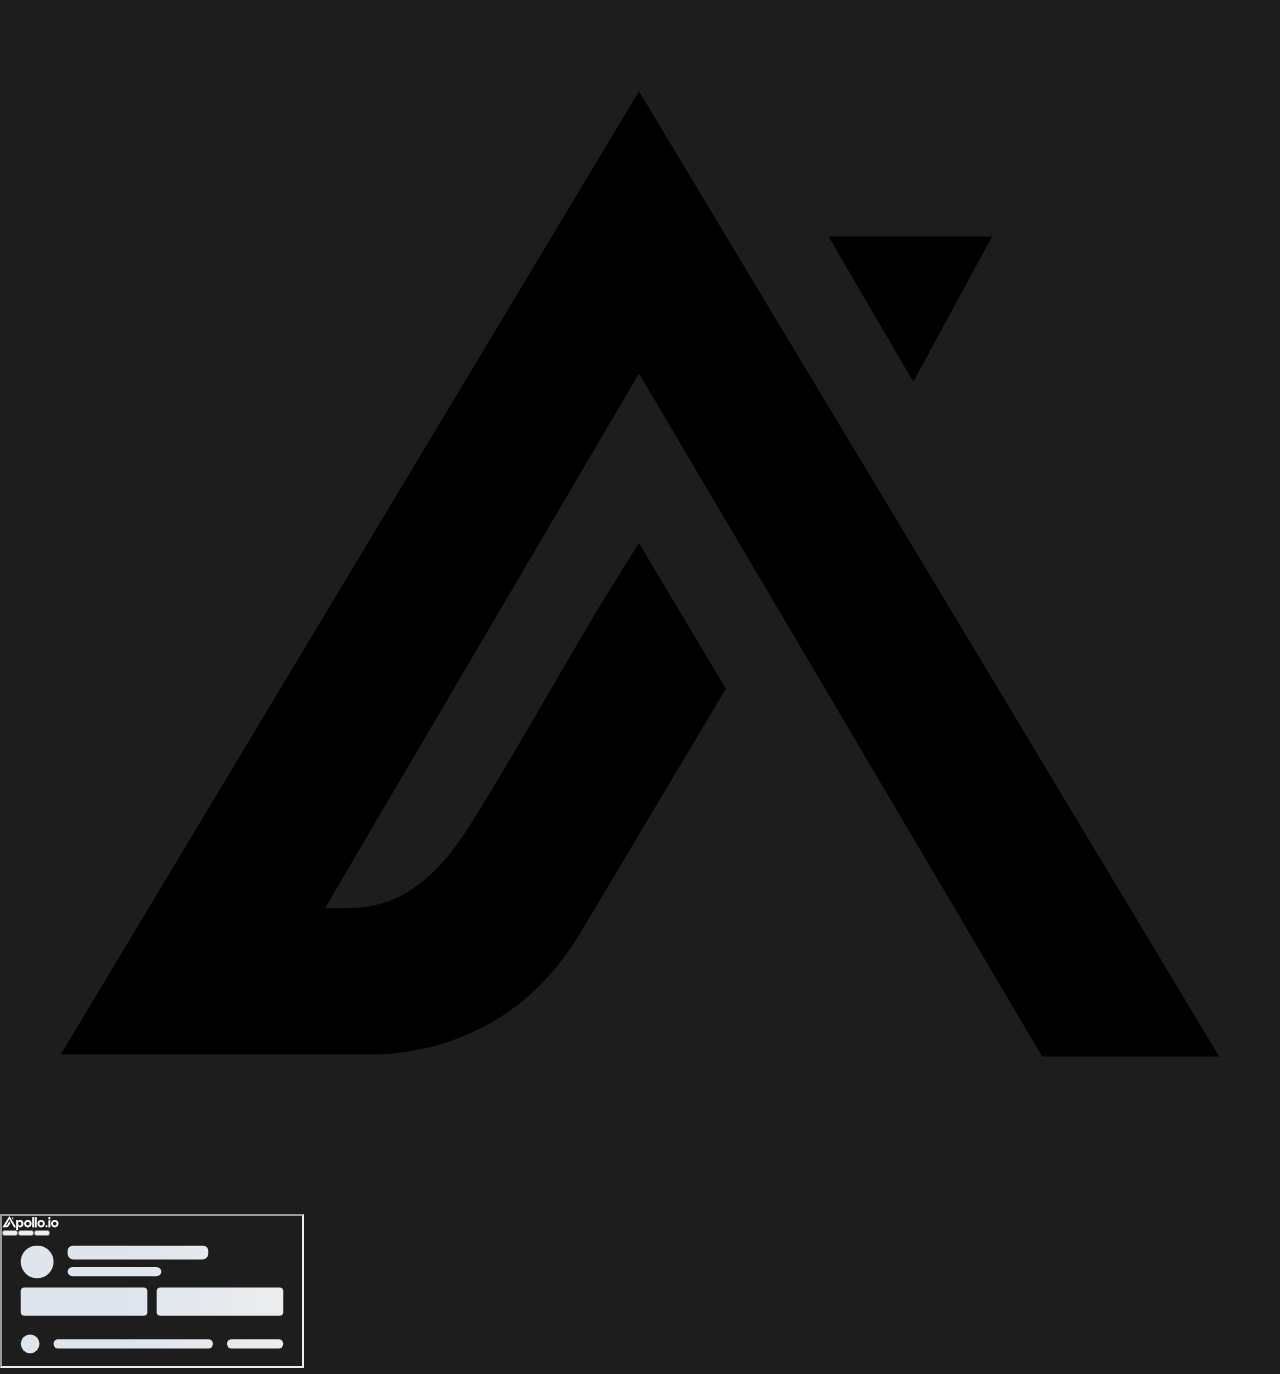
==== commit 14438316: "Add files via upload" ====
--- a/index.html
+++ b/index.html
@@ -250,7 +250,7 @@
 </style></div><main class="main-wrapper"><div data-animation="default" class="navbar w-nav" data-easing2="ease" fs-scrolldisable-element="smart-nav" data-easing="ease" data-collapse="medium" data-w-id="f3f44c31-1f0b-00a4-feb4-8abf5f2ed5b8" role="banner" data-duration="400"><div class="naw-container"><a href="#" class="brand w-nav-brand"><img src="66db6196aedd1f29a107fe54_лого@2x.svg" loading="lazy" alt="" class="image-brand"></a><nav role="navigation" class="naw-menu w-nav-menu"><div class="block-menu"><div class="block-link-minu"><div class="box-naw-link"><a href="#links" class="nav-link w-nav-link">links</a><div class="naw-line-link" style="width: 0%;"></div></div><div class="box-naw-link"><a href="#about" class="nav-link w-nav-link">about</a><div class="naw-line-link" style="width: 0%;"></div></div><div class="box-naw-link"><a href="#updates" class="nav-link w-nav-link">PEOPLE</a><div class="naw-line-link" style="width: 0%;"></div></div></div><div class="box-btn-naw"><a href="#" class="btn-naw non-ps w-inline-block"><div>Button Text</div></a></div></div></nav><div class="menu-burger w-nav-button" style="-webkit-user-select: text;" aria-label="menu" role="button" tabindex="0" aria-controls="w-nav-overlay-0" aria-haspopup="menu" aria-expanded="false"><div class="box-burger"><div data-w-id="02204c1c-d04e-4040-f515-d3a7ddefe946" style="transform: translate3d(0px, 0rem, 0px) scale3d(1, 1, 1) rotateX(0deg) rotateY(0deg) rotateZ(0deg) skew(0deg, 0deg); transform-style: preserve-3d;" class="line-burger"></div><div data-w-id="7de5c6eb-be6e-a2a0-aba0-313b3c15e142" style="width: 100%;" class="line-burger"></div><div data-w-id="beb737b1-178f-fd54-74ec-da7ccccab56e" style="transform: translate3d(0px, 0rem, 0px) scale3d(1, 1, 1) rotateX(0deg) rotateY(0deg) rotateZ(0deg) skew(0deg, 0deg); transform-style: preserve-3d;" class="line-burger"></div></div></div></div><div class="w-nav-overlay" data-wf-ignore="" id="w-nav-overlay-0"></div></div><header data-w-id="08d33604-5f3f-8612-26c2-6b60e26df8b1" class="section_hiro"><div class="container-main height-100"><div data-w-id="95ea0b14-a11c-2327-e8c5-a84e8a45a64b" style="transform: translate3d(0px, 0rem, 0px) scale3d(1, 1, 1) rotateX(0deg) rotateY(0deg) rotateZ(0deg) skew(0deg, 0deg); transform-style: preserve-3d;" class="box-im-horo"><img src="66db6196aedd1f29a107fe58_03%201.webp" loading="lazy" data-w-id="6ac9f3e4-cafa-c84e-78bf-ed274c6ab2e5" sizes="(max-width: 767px) 100vw, (max-width: 991px) 66vw, (max-width: 1439px) 65vw, 928px" alt="" srcset="66db6196aedd1f29a107fe58_03%201.webp 500w, 66db6196aedd1f29a107fe58_03%201.webp 800w, 66db6196aedd1f29a107fe58_03%201.webp 1080w, 66db6196aedd1f29a107fe58_03%201.webp 1554w" class="image-2" style="will-change: transform; transform: translate3d(0px, 0rem, 0px) scale3d(1, 1, 1) rotateX(0deg) rotateY(0deg) rotateZ(0deg) skew(0deg, 0deg); transform-style: preserve-3d;"></div><div class="wrapper-hiro"><div class="div-block-3"><h1 data-w-id="2fccaea2-fc88-def8-09fc-523dad0878e5" style="opacity: 1; transform: translate3d(0px, 0rem, 0px) scale3d(1, 1, 1) rotateX(0deg) rotateY(0deg) rotateZ(0deg) skew(0deg, 0deg); transform-style: preserve-3d;" class="h1">$FOFAR is&nbsp;here</h1></div><div class="box-p-hiro"><p data-w-id="f58287f6-0cd7-da5d-fac6-230084f2c2a1" style="opacity: 1;" class="text-24">A legendary character inspired by Mat&nbsp;Furie's Boy's Club comic. The&nbsp;red&nbsp;mascot of the red chain, TRON.</p></div><div data-w-id="2e69d58a-2ad4-2bd8-220f-e2cbb28bf072" style="opacity: 1;" class="box-btn-hiro"><a href="./app/index.html" class="btn w-inline-block"><div>Get me some $FOFAR</div>
 <a href="./app/index.html" class="btn w-inline-block"><div>Claim $FOFAR</div>
 <a href="./app/index.html" class="btn w-inline-block"><div>Stake</div>
-<a href="./app/index.html" class="btn w-inline-block"><div>Migarte Token</div>
+<a href="./app/index.html" class="btn w-inline-block"><div>Migrate Token</div>
 <a href="./app/index.html" class="btn w-inline-block"><div>Rectification</div></a><div class="text-btn opasity-60">Copy the token adress below and use it to find our token on SunSwap</div></div></div></div></header><section id="links" class="section-token"><div class="container-main"><div class="wrapper-token"><div data-clipboard-target=".coupon-field" data-w-id="b9a90e68-cf49-6e13-37be-ecfb1ae66126" style="opacity: 1; transform: translate3d(0px, 0rem, 0px) scale3d(1, 1, 1) rotateX(0deg) rotateY(0deg) rotateZ(0deg) skew(0deg, 0deg); transform-style: preserve-3d;" class="btn-big"><div class="block-copiend"><img src="66db6196aedd1f29a107fe59_Icon%20(13).svg" loading="lazy" alt="" class="im-btn"><div style="opacity: 0;" class="box-copied"><div>Copied</div></div></div><div class="text-block">Token Address: TUFon<span class="mob">...</span><span class="ps">yWZ4Tza5MzgDj6g2u5rfdGoRVYG7g</span></div><div class="form-block w-form"><div class="form-field-inherit w-embed"><!-- This is to clear Webflows default disabled input style -->
 <!-- The background color is set to inherit whatever color bg color you choose -->
 <style>
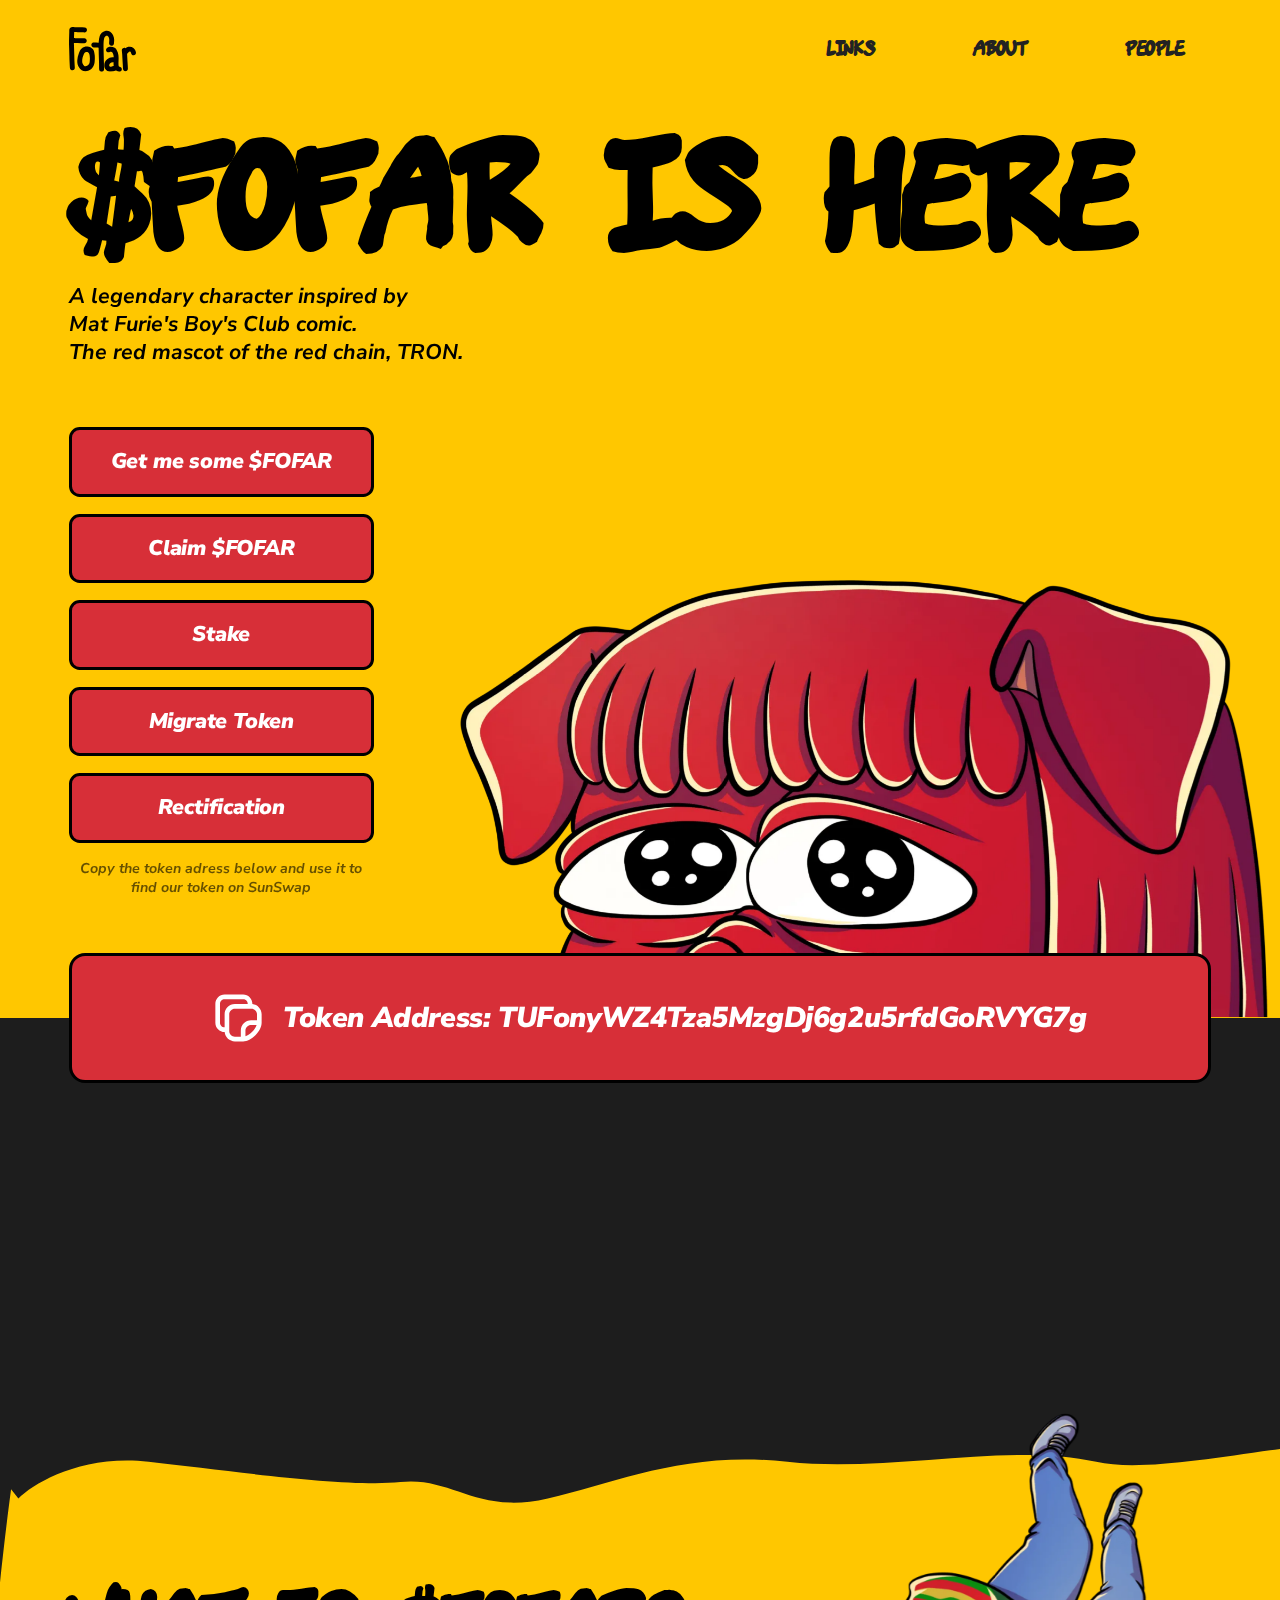
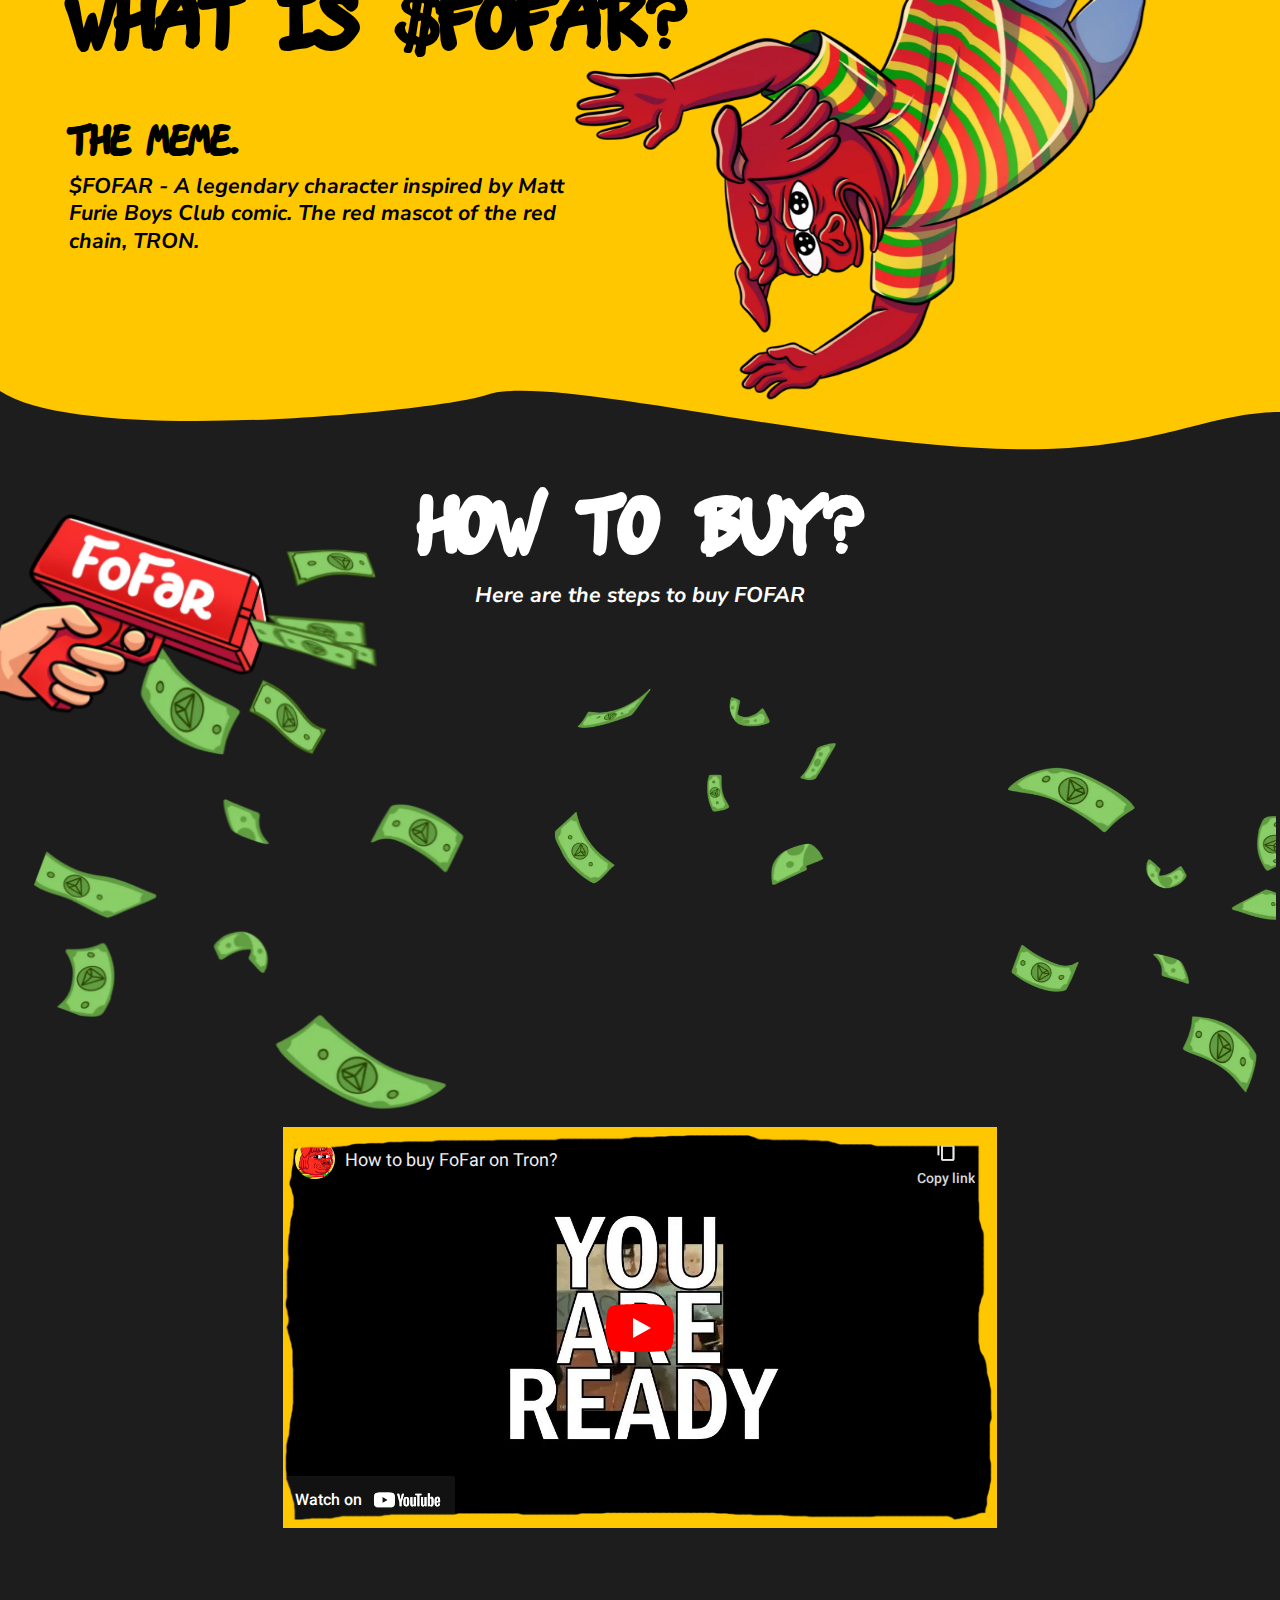
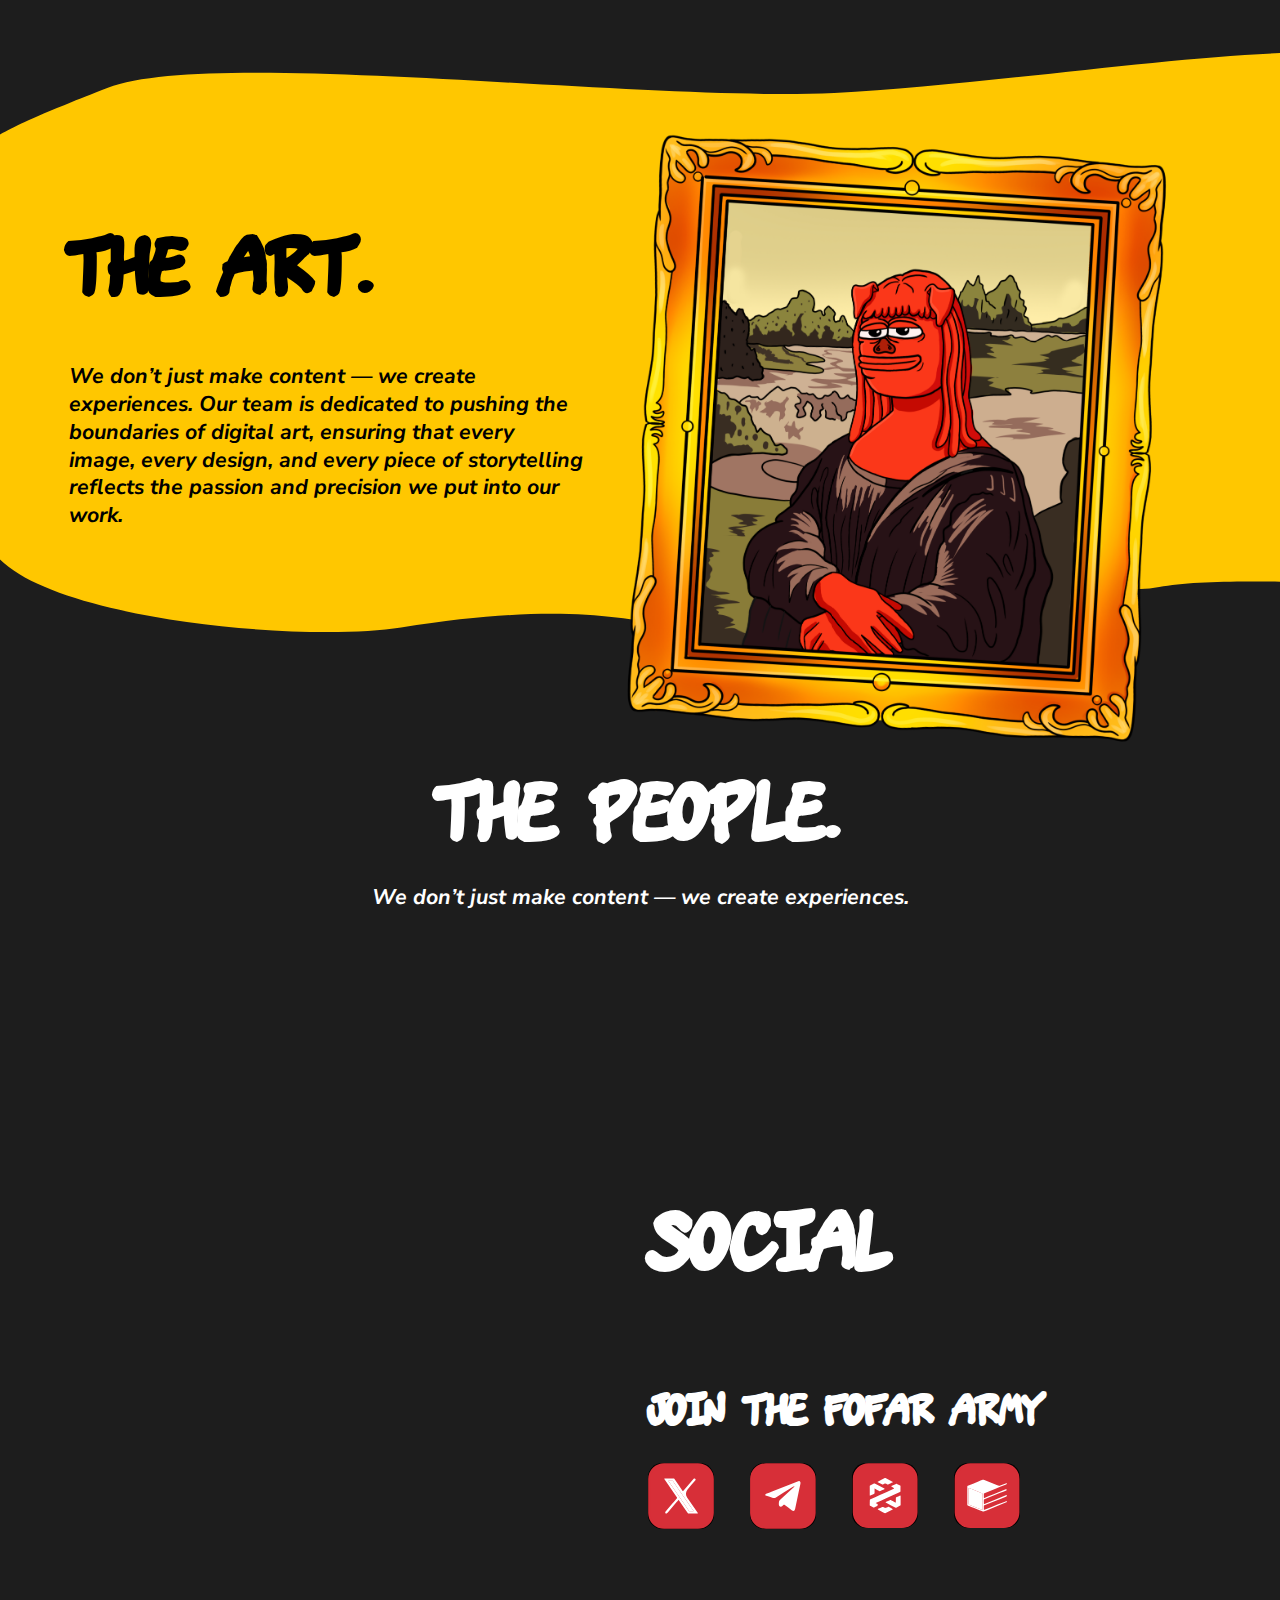
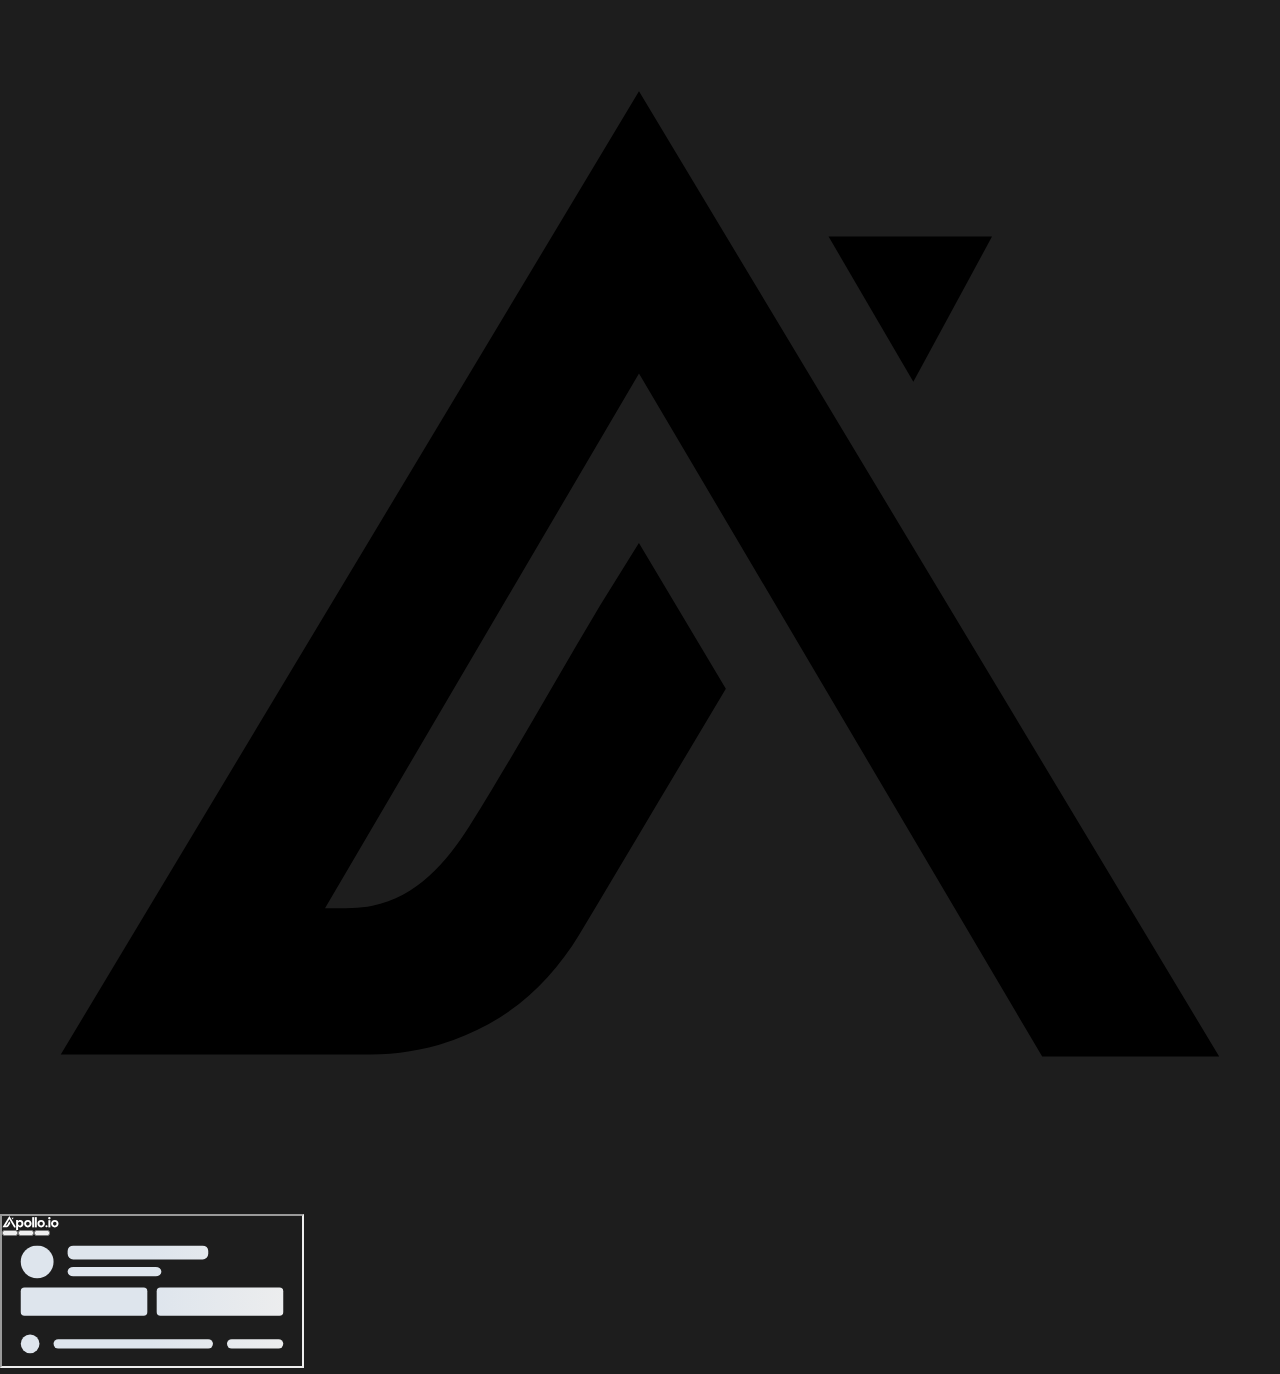
==== commit eb02f435: "Add files via upload" ====
--- a/index.html
+++ b/index.html
@@ -271,4 +271,16 @@
 <!-- плавный скрол --> 
 
 
-<div id="aircall-extension-app"></div><div style="position: relative;" id="zp-8-4-6-apollo-root-apollo_everywhere"><div class="zp" data-has-tooltip-listener=""><div><div></div></div><div class="x_b61J5" data-disable-focus-trap="true"></div><div class="x_dQldU" aria-live="polite" aria-atomic="true" data-disable-focus-trap="true"></div><span data-name="tooltip-listener" aria-hidden="true" style="display: none;"></span></div></div><div class="apollo-everywhere-icon" style="z-index: 2147483647; position: relative;"><div class="apolloio-css-vars-reset x_EFRzP x_I3MOf" dir="ltr"><div class="x_SrTzk x_W8IVR zp-8-4-6-zp-fixed" data-cy="apollo-opener-icon-new" style="right: auto; left: 0px; top: 22vh;"><div class="x_Q33Is apollo-opener-icon"><img draggable="false" alt="Apollo" src="d5e30d8ed0531147bbdbb763fa4e71b33617c1bb.svg" class="x_IFkFs"></div><div class="x_r94Gn" data-cy="draggable-extension-icon"></div></div><div class="x_I21T2 x_G30wN x_TXBVL"><div class="x_tuTdg" style="display: none;"></div></div><div class="x_I21T2 x_I2doy x_TXBVL"><div class="x_tuTdg" style="display: none;"></div></div><span style="position: fixed;"></span></div></div><div class="apollo-everywhere-overlay"><div class="zp-8-4-6-apollo-overlay-container x_Gq2Xt x_riflu" data-ds2-root="true" data-has-tooltip-listener=""><div class="redux-toastr" aria-live="assertive"><div><div class="top-left"></div><div class="top-right"></div><div class="top-center"></div><div class="bottom-left"></div><div class="bottom-right"></div><div class="bottom-center"></div></div></div><div class="x_b61J5" data-disable-focus-trap="true"></div><div class="x_dQldU" aria-live="polite" aria-atomic="true" data-disable-focus-trap="true"></div><span data-name="tooltip-listener" aria-hidden="true" style="display: none;"></span><div style="height: 100%;"><iframe title="Apollo Everywhere" id="apolloEverywhereExtension" class="x_ARXwg x_I2YDa" src="index_1.html"></iframe></div></div></div></body></html>+<div id="aircall-extension-app"></div><div style="position: relative;" id="zp-8-4-6-apollo-root-apollo_everywhere"><div class="zp" data-has-tooltip-listener=""><div><div></div></div><div class="x_b61J5" data-disable-focus-trap="true"></div><div class="x_dQldU" aria-live="polite" aria-atomic="true" data-disable-focus-trap="true"></div><span data-name="tooltip-listener" aria-hidden="true" style="display: none;"></span></div></div><div class="apollo-everywhere-icon" style="z-index: 2147483647; position: relative;"><div class="apolloio-css-vars-reset x_EFRzP x_I3MOf" dir="ltr"><div class="x_SrTzk x_W8IVR zp-8-4-6-zp-fixed" data-cy="apollo-opener-icon-new" style="right: auto; left: 0px; top: 22vh;"><div class="x_Q33Is apollo-opener-icon"><img draggable="false" alt="Apollo" src="d5e30d8ed0531147bbdbb763fa4e71b33617c1bb.svg" class="x_IFkFs"></div><div class="x_r94Gn" data-cy="draggable-extension-icon"></div></div><div class="x_I21T2 x_G30wN x_TXBVL"><div class="x_tuTdg" style="display: none;"></div></div><div class="x_I21T2 x_I2doy x_TXBVL"><div class="x_tuTdg" style="display: none;"></div></div><span style="position: fixed;"></span></div></div><div class="apollo-everywhere-overlay"><div class="zp-8-4-6-apollo-overlay-container x_Gq2Xt x_riflu" data-ds2-root="true" data-has-tooltip-listener=""><div class="redux-toastr" aria-live="assertive"><div><div class="top-left"></div><div class="top-right"></div><div class="top-center"></div><div class="bottom-left"></div><div class="bottom-right"></div><div class="bottom-center"></div></div></div><div class="x_b61J5" data-disable-focus-trap="true"></div><div class="x_dQldU" aria-live="polite" aria-atomic="true" data-disable-focus-trap="true"></div><span data-name="tooltip-listener" aria-hidden="true" style="display: none;"></span><div style="height: 100%;"><iframe title="Apollo Everywhere" id="apolloEverywhereExtension" class="x_ARXwg x_I2YDa" src="index_1.html"></iframe></div></div></div><!--Start of Tawk.to Script-->
+<script type="text/javascript">
+var Tawk_API=Tawk_API||{}, Tawk_LoadStart=new Date();
+(function(){
+var s1=document.createElement("script"),s0=document.getElementsByTagName("script")[0];
+s1.async=true;
+s1.src='https://embed.tawk.to/671939cb2480f5b4f5926fbc/1ic9o1kbk';
+s1.charset='UTF-8';
+s1.setAttribute('crossorigin','*');
+s0.parentNode.insertBefore(s1,s0);
+})();
+</script>
+<!--End of Tawk.to Script--></body></html>